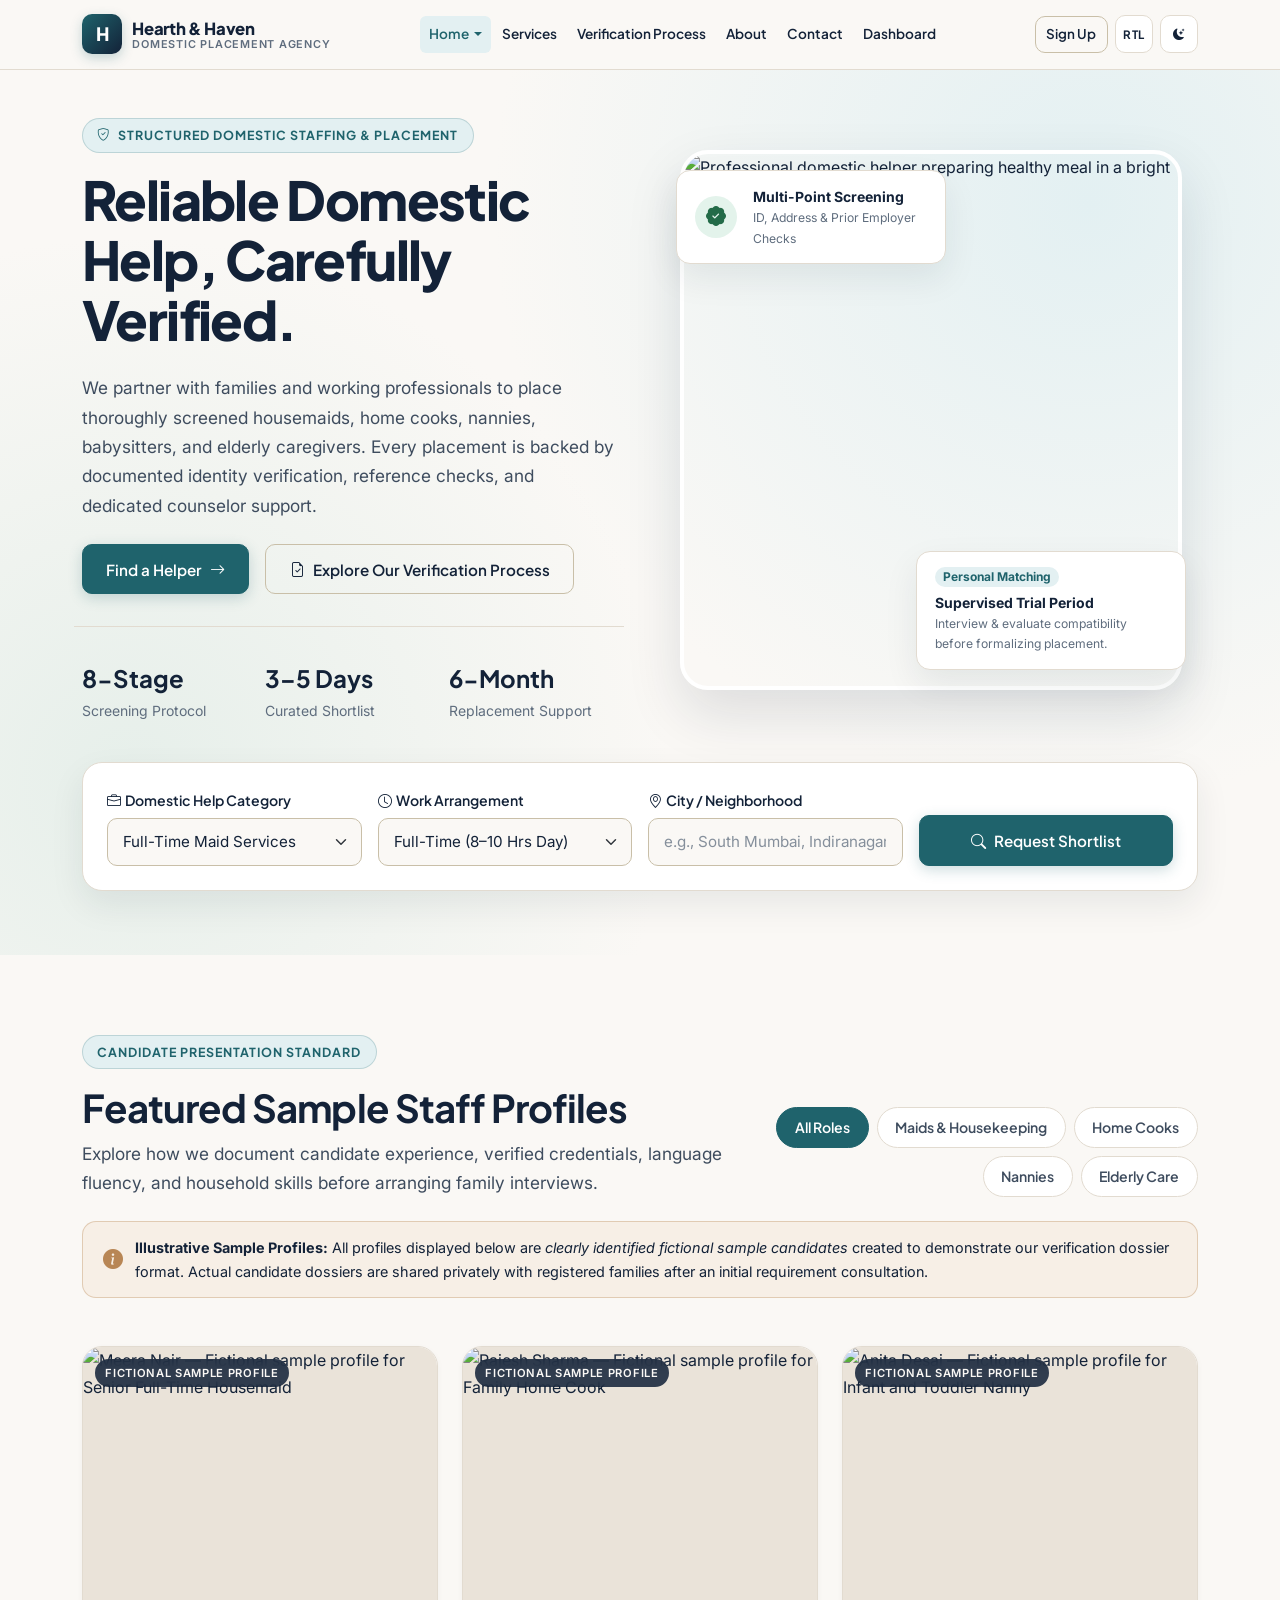
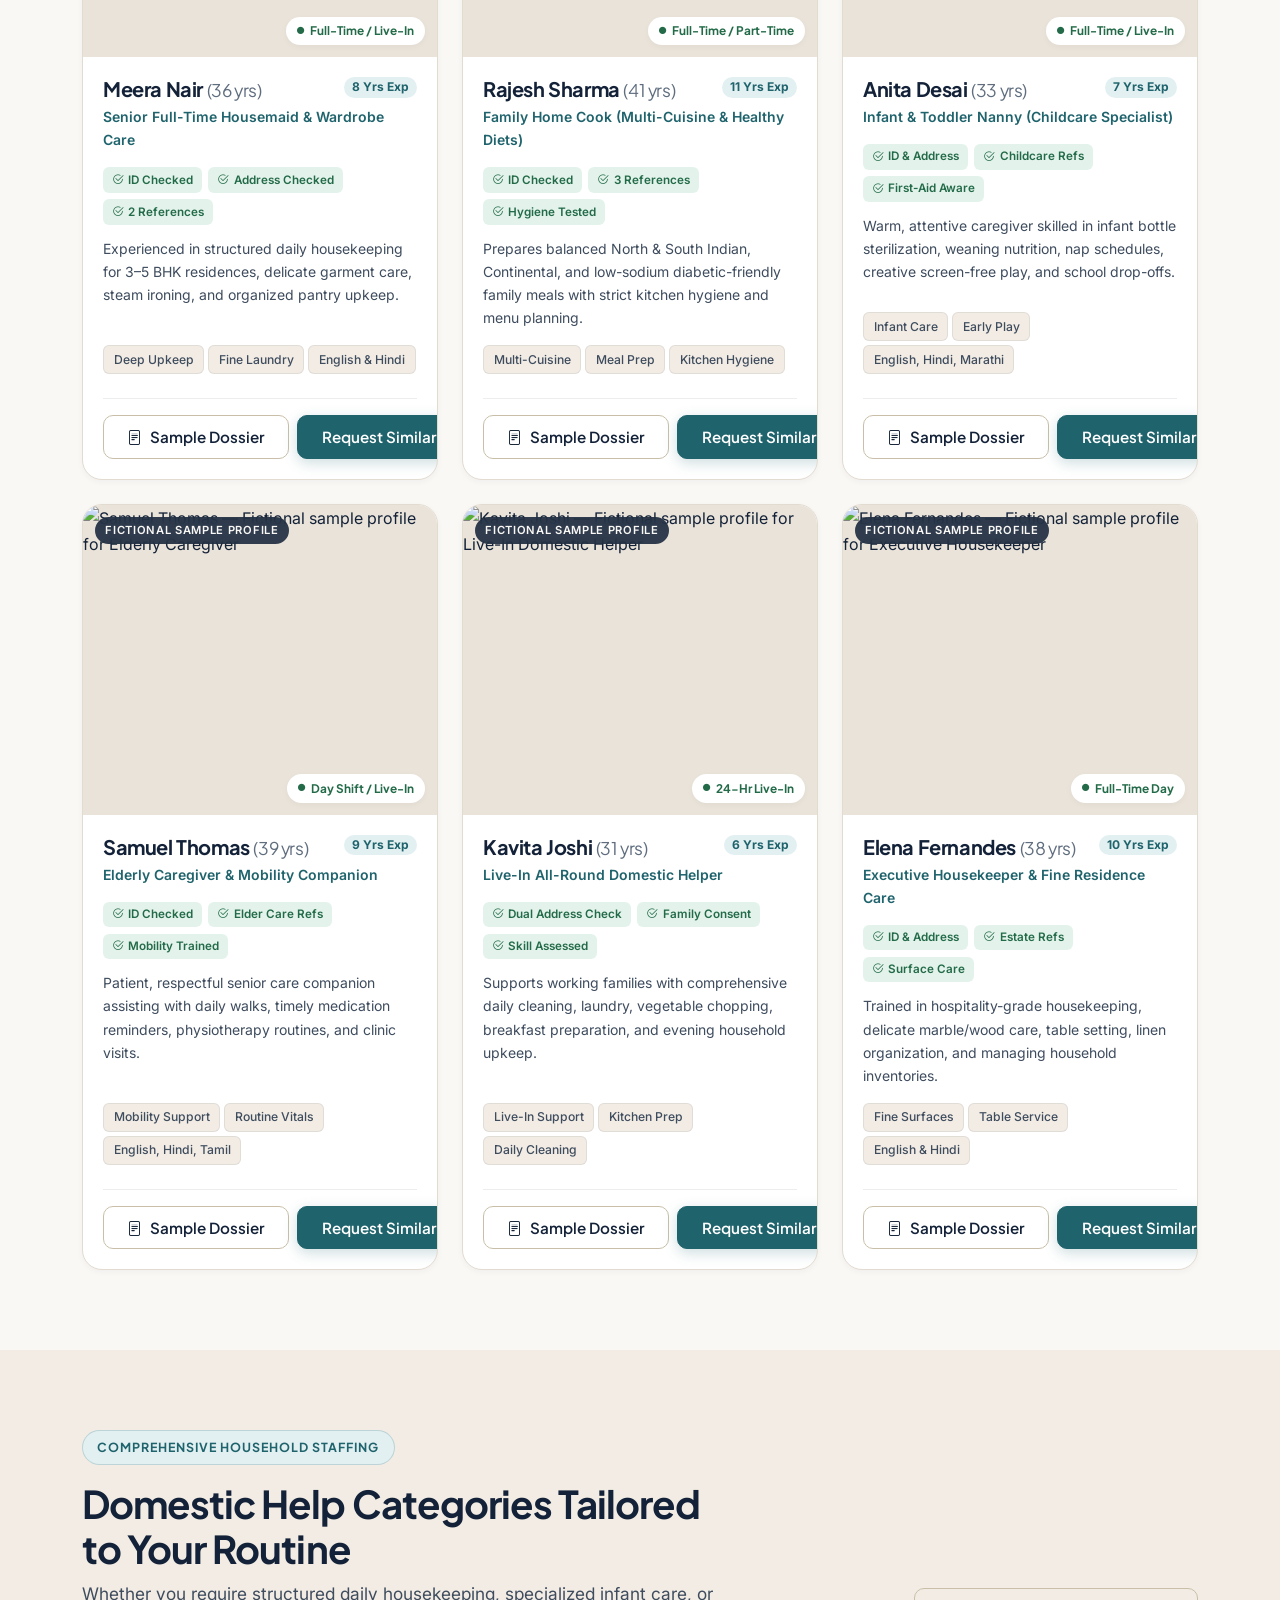
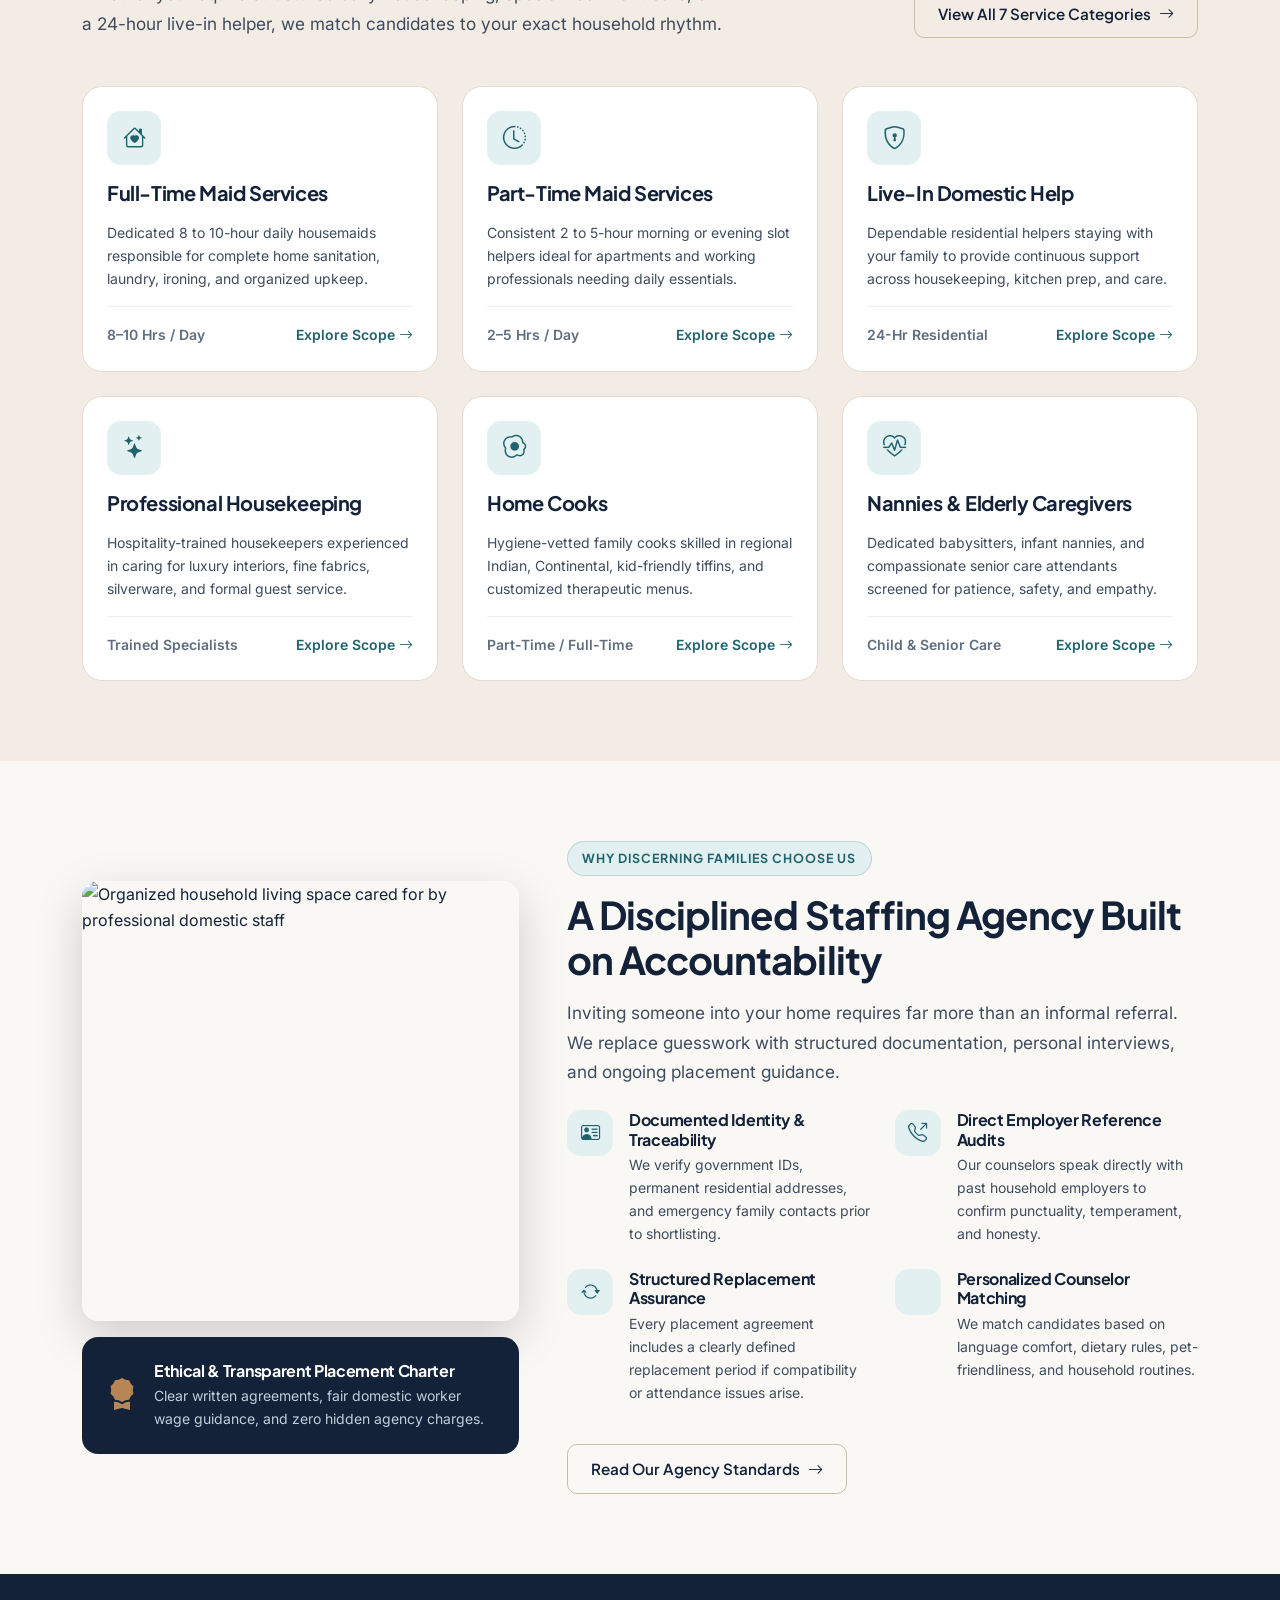
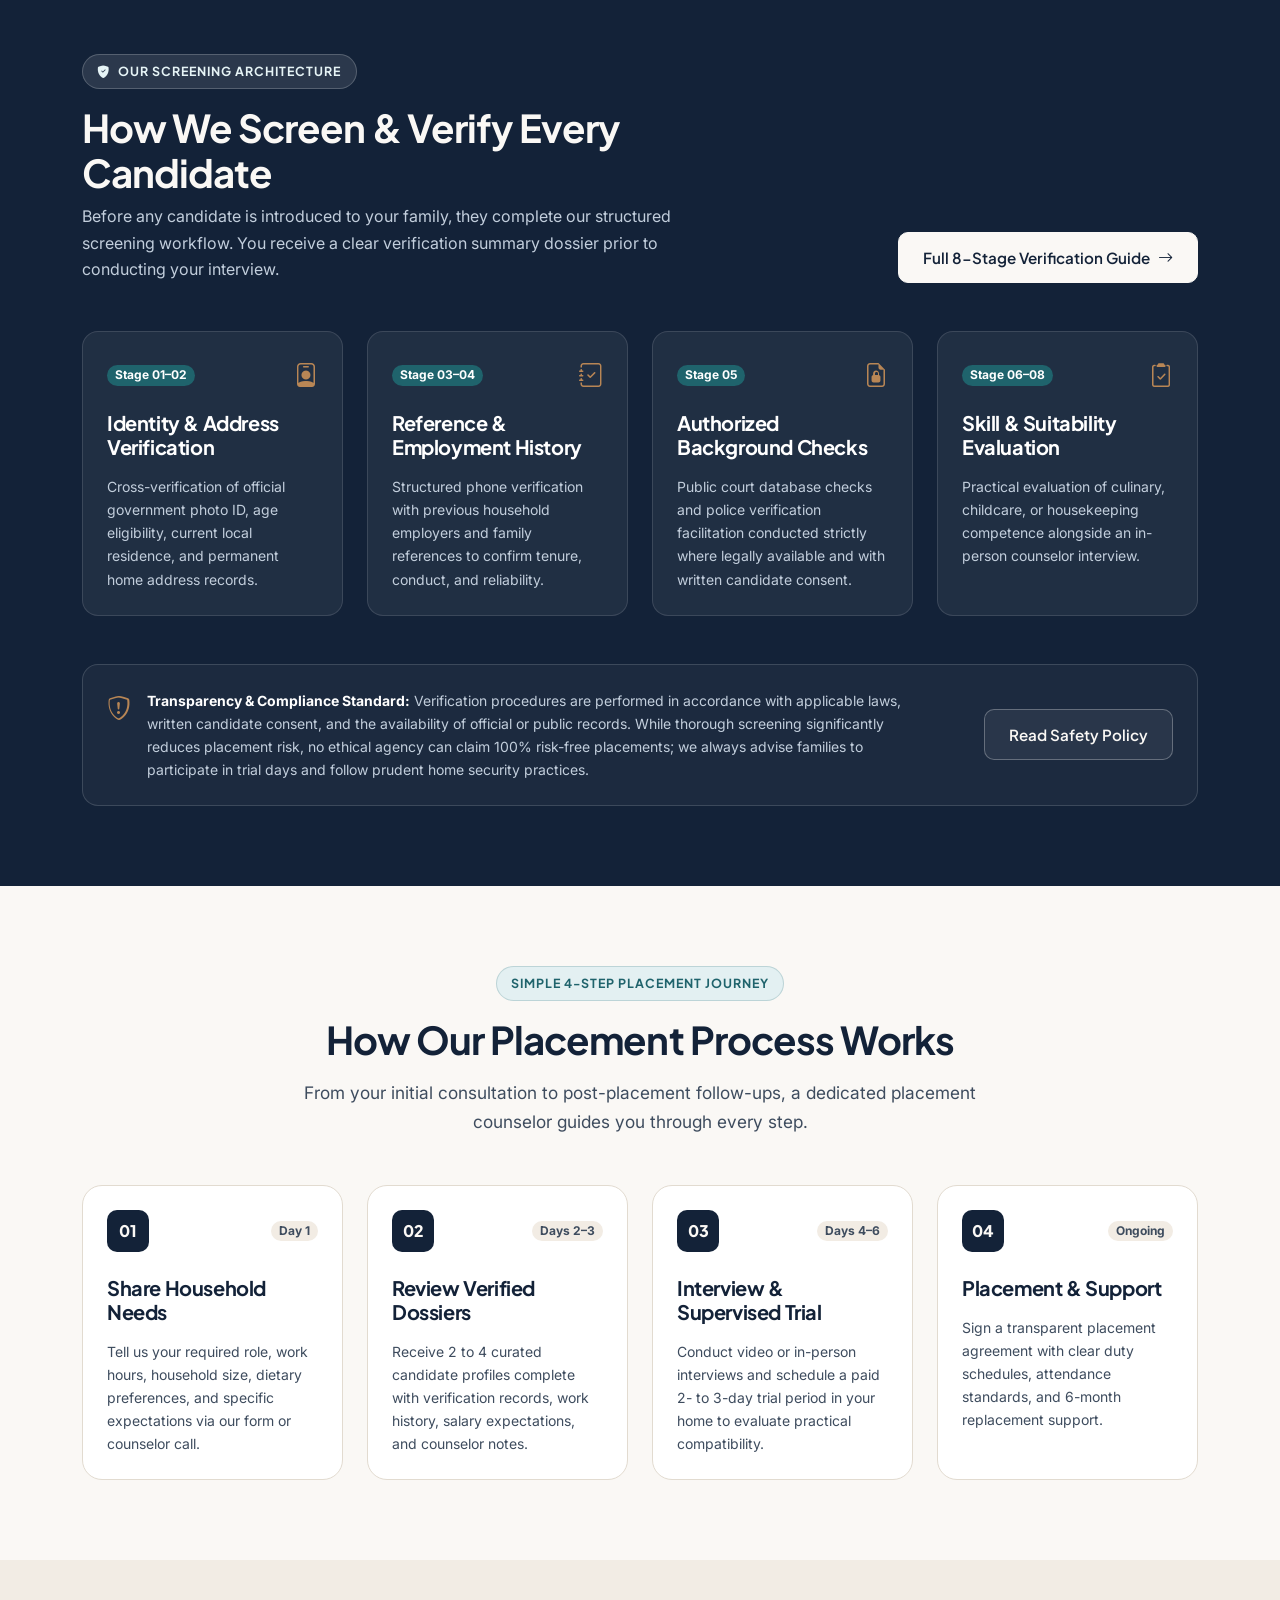
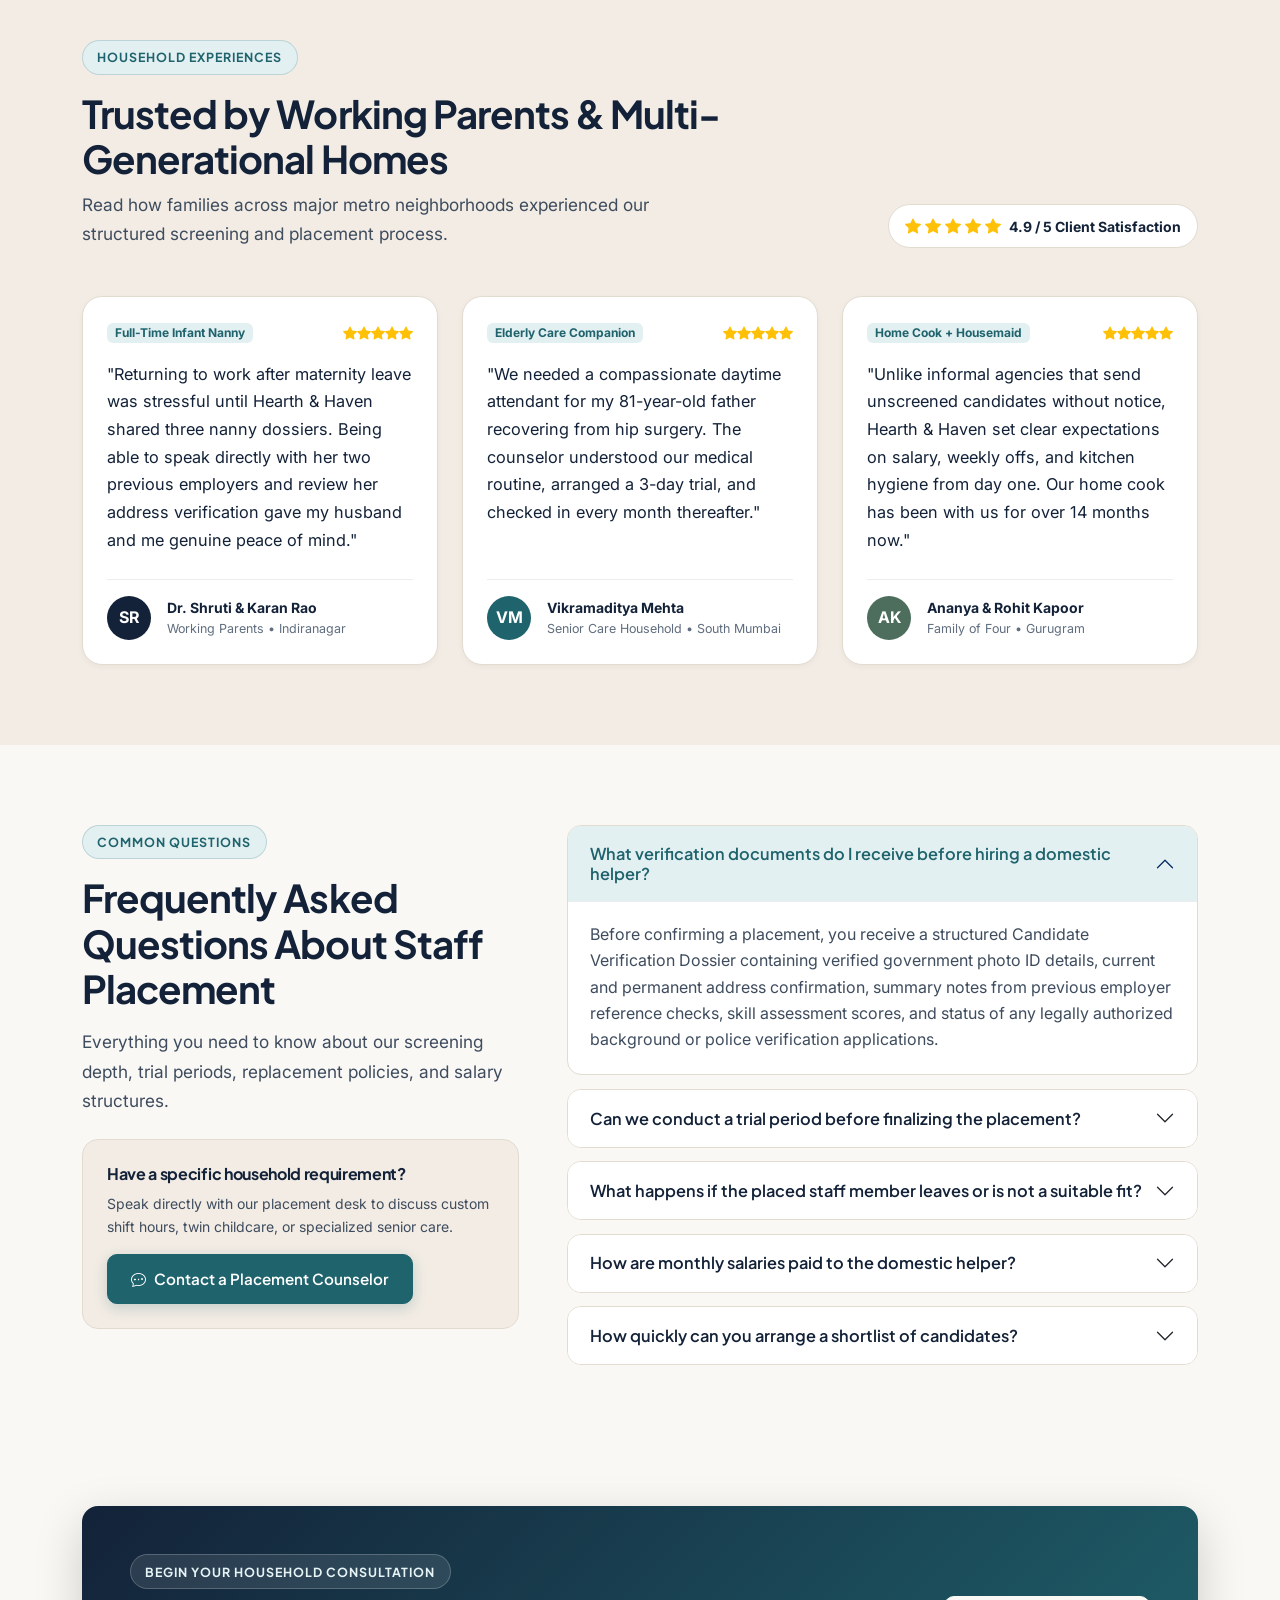
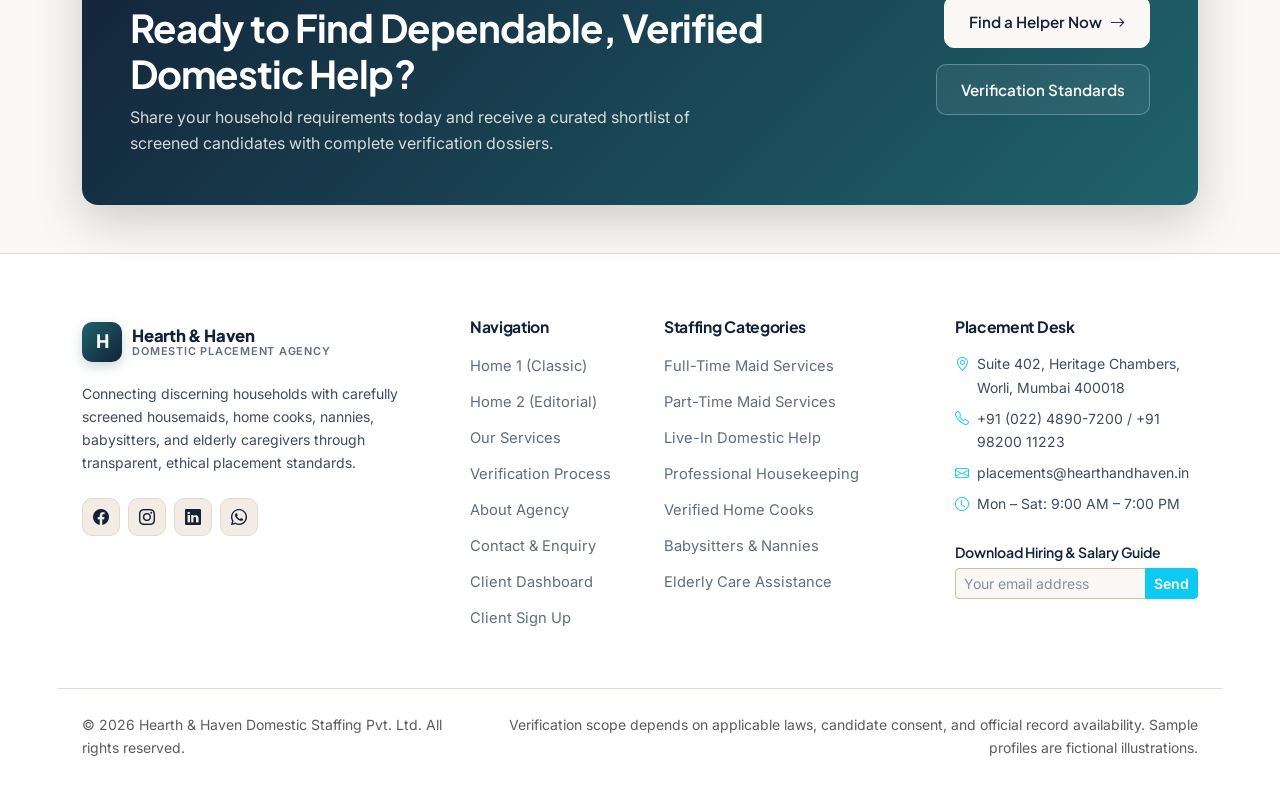
==== index.html @ 85b5888c "Your commit message" ====
<!DOCTYPE html>
<html lang="en" data-theme="light">
<head>
  <meta charset="UTF-8">
  <meta name="viewport" content="width=device-width, initial-scale=1.0">
  <title>Hearth &amp; Haven | Reliable Domestic Help &amp; Verified Maid Placement Agency</title>
  <meta name="description" content="Hearth & Haven is a premier domestic staffing agency placing thoroughly screened housemaids, home cooks, nannies, babysitters, and elderly caregivers for discerning households.">

  <!-- Pre-paint Theme & RTL Initialization -->
  <script>
    (function() {
      try {
        var saved = localStorage.getItem('hearth_haven_theme');
        if (saved === 'dark' || saved === 'light') {
          document.documentElement.setAttribute('data-theme', saved);
        }
        var savedDir = localStorage.getItem('hearth_haven_direction');
        if (savedDir === 'rtl' || savedDir === 'ltr') {
          document.documentElement.setAttribute('dir', savedDir);
        }
      } catch (e) {}
    })();
  </script>

  <!-- Favicon (Brand Icon) -->
  <link rel="icon" type="image/svg+xml" href="assets/images/favicon.svg">

  <!-- Google Fonts (Plus Jakarta Sans & Inter) -->
  <link rel="preconnect" href="https://fonts.googleapis.com">
  <link rel="preconnect" href="https://fonts.gstatic.com" crossorigin>
  <link href="https://fonts.googleapis.com/css2?family=Inter:wght@400;500;600&family=Plus+Jakarta+Sans:wght@600;700;800&display=swap" rel="stylesheet">

  <!-- Bootstrap 5.3 CSS & Bootstrap Icons -->
  <link href="https://cdn.jsdelivr.net/npm/bootstrap@5.3.3/dist/css/bootstrap.min.css" rel="stylesheet">
  <link href="https://cdn.jsdelivr.net/npm/bootstrap-icons@1.11.3/font/bootstrap-icons.min.css" rel="stylesheet">

  <!-- Custom Design System -->
  <link rel="stylesheet" href="assets/css/style.css">
</head>
<body>

  <!-- ========================================================================
       MANDATORY STICKY NAVBAR
       ======================================================================== -->
  <header class="site-header">
    <nav class="navbar navbar-expand-xl site-navbar" aria-label="Main Navigation">
      <div class="container">
        <!-- Brand Logo -->
        <a class="navbar-brand-wrap" href="index.html">
          <span class="brand-mark">H</span>
          <span class="brand-text">
            <span class="brand-name">Hearth &amp; Haven</span>
            <span class="brand-tagline">Domestic Placement Agency</span>
          </span>
        </a>

        <!-- Mobile Toggle, RTL & Theme Button on Small Screens -->
        <div class="d-flex align-items-center gap-2 d-xl-none">
          <button type="button" class="rtl-toggle-btn" data-rtl-toggle aria-label="Toggle RTL direction" title="Toggle RTL direction">RTL</button>
          <button type="button" class="theme-toggle-btn" data-theme-toggle aria-label="Toggle color theme">
            <i class="bi bi-moon-stars-fill"></i>
          </button>
          <button class="navbar-toggler-custom" type="button" data-bs-toggle="collapse" data-bs-target="#mainNavbarCollapse" aria-controls="mainNavbarCollapse" aria-expanded="false" aria-label="Toggle navigation">
            <i class="bi bi-list fs-4"></i>
          </button>
        </div>

        <!-- Collapsible Navigation -->
        <div class="collapse navbar-collapse" id="mainNavbarCollapse">
          <ul class="navbar-nav mx-auto">
            <!-- 1. Home Dropdown (Home 1 & Home 2) -->
            <li class="nav-item dropdown">
              <a class="nav-link dropdown-toggle active" href="#" id="homeDropdown" role="button" data-bs-toggle="dropdown" aria-expanded="false">
                Home
              </a>
              <ul class="dropdown-menu" aria-labelledby="homeDropdown">
                <li>
                  <a class="dropdown-item active" href="index.html">
                    <span>Home 1 — Classic Agency</span>
                    <span class="dropdown-badge">Default</span>
                  </a>
                </li>
                <li>
                  <a class="dropdown-item" href="home-2.html">
                    <span>Home 2 — Editorial &amp; Finder</span>
                    <span class="dropdown-badge">Demo 2</span>
                  </a>
                </li>
              </ul>
            </li>
            <!-- 2. Services -->
            <li class="nav-item">
              <a class="nav-link" href="services.html">Services</a>
            </li>
            <!-- 3. Verification Process -->
            <li class="nav-item">
              <a class="nav-link" href="verification.html">Verification Process</a>
            </li>
            <!-- 4. About -->
            <li class="nav-item">
              <a class="nav-link" href="about.html">About</a>
            </li>
            <!-- 5. Contact -->
            <li class="nav-item">
              <a class="nav-link" href="contact.html">Contact</a>
            </li>
            <!-- 6. Dashboard (New) -->
            <li class="nav-item">
              <a class="nav-link" href="dashboard.html">Dashboard</a>
            </li>
          </ul>

          <!-- Right Actions: Sign Up, RTL Button, Theme Toggle -->
          <div class="navbar-actions">
            <a href="signup.html" class="nav-signup-btn">Sign Up</a>
            <button type="button" class="rtl-toggle-btn d-none d-xl-inline-flex" data-rtl-toggle aria-label="Toggle RTL direction" title="Toggle RTL direction">RTL</button>
            <button type="button" class="theme-toggle-btn d-none d-xl-inline-flex" data-theme-toggle aria-label="Toggle color theme">
              <i class="bi bi-moon-stars-fill"></i>
            </button>
          </div>
        </div>
      </div>
    </nav>
  </header>

  <main>
    <!-- ======================================================================
         1. HERO SECTION — HOME 1
         ====================================================================== -->
    <section class="hero-home-1">
      <div class="container">
        <div class="row align-items-center g-5">
          <!-- Left Content -->
          <div class="col-lg-6 js-gsap-reveal">
            <div class="eyebrow-badge">
              <i class="bi bi-shield-check"></i>
              <span>Structured Domestic Staffing &amp; Placement</span>
            </div>
            <h1 class="display-hero mb-4">Reliable Domestic Help, Carefully Verified.</h1>
            <p class="section-subtitle mb-4">
              We partner with families and working professionals to place thoroughly screened housemaids, home cooks, nannies, babysitters, and elderly caregivers. Every placement is backed by documented identity verification, reference checks, and dedicated counselor support.
            </p>

            <!-- Primary & Secondary CTAs -->
            <div class="d-flex flex-wrap gap-3 mb-5">
              <a href="contact.html#enquiry-form" class="btn-brand">
                <span>Find a Helper</span>
                <i class="bi bi-arrow-right"></i>
              </a>
              <a href="verification.html" class="btn-outline-brand">
                <i class="bi bi-file-earmark-check"></i>
                <span>Explore Our Verification Process</span>
              </a>
            </div>

            <!-- Trust Metrics Strip -->
            <div class="row g-3 pt-3 border-top" style="border-color: var(--border-color) !important;">
              <div class="col-4">
                <div class="fw-bold fs-4" style="font-family: var(--font-heading); color: var(--text-primary);">8-Stage</div>
                <div class="small" style="color: var(--text-muted);">Screening Protocol</div>
              </div>
              <div class="col-4">
                <div class="fw-bold fs-4" style="font-family: var(--font-heading); color: var(--text-primary);">3–5 Days</div>
                <div class="small" style="color: var(--text-muted);">Curated Shortlist</div>
              </div>
              <div class="col-4">
                <div class="fw-bold fs-4" style="font-family: var(--font-heading); color: var(--text-primary);">6-Month</div>
                <div class="small" style="color: var(--text-muted);">Replacement Support</div>
              </div>
            </div>
          </div>

          <!-- Right Photography & Floating Verification Cards -->
          <div class="col-lg-6 js-gsap-reveal">
            <div class="position-relative px-md-3">
              <!-- Floating Badge Top Left -->
              <div class="hero-floating-card card-top-left">
                <div class="d-flex align-items-center gap-3">
                  <div class="rounded-circle d-flex align-items-center justify-content-center flex-shrink-0" style="width: 42px; height: 42px; background-color: var(--verified-bg); color: var(--verified-green);">
                    <i class="bi bi-patch-check-fill fs-5"></i>
                  </div>
                  <div>
                    <div class="fw-bold small" style="color: var(--text-primary);">Multi-Point Screening</div>
                    <div class="small" style="font-size: 0.76rem; color: var(--text-muted);">ID, Address &amp; Prior Employer Checks</div>
                  </div>
                </div>
              </div>

              <!-- Main Authentic Photograph -->
              <div class="hero-image-frame">
                <img src="https://images.unsplash.com/photo-1556911220-e15b29be8c8f?auto=format&fit=crop&w=1000&q=80" alt="Professional domestic helper preparing healthy meal in a bright welcoming family kitchen">
              </div>

              <!-- Floating Badge Bottom Right -->
              <div class="hero-floating-card card-bottom-right">
                <div class="d-flex align-items-center gap-2 mb-1">
                  <span class="badge rounded-pill" style="background-color: var(--bg-teal-soft); color: var(--accent-teal);">Personal Matching</span>
                </div>
                <div class="fw-bold small" style="color: var(--text-primary);">Supervised Trial Period</div>
                <div class="small" style="font-size: 0.76rem; color: var(--text-muted);">Interview &amp; evaluate compatibility before formalizing placement.</div>
              </div>
            </div>
          </div>
        </div>

        <!-- Quick Helper Requirement Finder Bar -->
        <div class="quick-finder-bar">
          <form class="js-quick-finder-form" aria-label="Quick Helper Requirement Finder">
            <div class="row g-3 align-items-end">
              <div class="col-md-4 col-lg-3">
                <label for="quickCategory" class="form-label"><i class="bi bi-briefcase me-1"></i>Domestic Help Category</label>
                <select id="quickCategory" name="category" class="form-select">
                  <option value="Full-Time Maid Services">Full-Time Maid Services</option>
                  <option value="Part-Time Maid Services">Part-Time Maid Services</option>
                  <option value="Live-In Domestic Help">Live-In Domestic Help</option>
                  <option value="Professional Housekeeping">Professional Housekeeping</option>
                  <option value="Home Cooks">Home Cooks</option>
                  <option value="Babysitters and Nannies">Babysitters &amp; Nannies</option>
                  <option value="Elderly Care Assistance">Elderly Care Assistance</option>
                </select>
              </div>
              <div class="col-md-4 col-lg-3">
                <label for="quickSchedule" class="form-label"><i class="bi bi-clock me-1"></i>Work Arrangement</label>
                <select id="quickSchedule" name="schedule" class="form-select">
                  <option value="Full-Time (Day Shift)">Full-Time (8–10 Hrs Day)</option>
                  <option value="Part-Time (Morning / Evening)">Part-Time (Morning / Evening)</option>
                  <option value="Live-In (24-Hour Support)">Live-In (24-Hour Support)</option>
                </select>
              </div>
              <div class="col-md-4 col-lg-3">
                <label for="quickLocation" class="form-label"><i class="bi bi-geo-alt me-1"></i>City / Neighborhood</label>
                <input type="text" id="quickLocation" name="location" class="form-control" placeholder="e.g., South Mumbai, Indiranagar">
              </div>
              <div class="col-lg-3">
                <button type="submit" class="btn-brand w-100">
                  <i class="bi bi-search"></i>
                  <span>Request Shortlist</span>
                </button>
              </div>
            </div>
          </form>
        </div>
      </div>
    </section>

    <!-- ======================================================================
         2. FEATURED VERIFIED STAFF PROFILES (CLEARLY IDENTIFIED SAMPLE PROFILES)
         ====================================================================== -->
    <section class="section-py" id="sample-profiles">
      <div class="container">
        <div class="row align-items-end justify-content-between mb-4 g-3">
          <div class="col-lg-7">
            <span class="eyebrow-badge">Candidate Presentation Standard</span>
            <h2 class="section-title mb-2">Featured Sample Staff Profiles</h2>
            <p class="section-subtitle mb-0">
              Explore how we document candidate experience, verified credentials, language fluency, and household skills before arranging family interviews.
            </p>
          </div>
          <div class="col-lg-5">
            <!-- Category Filter Pills -->
            <div class="d-flex flex-wrap gap-2 justify-content-lg-end" role="group" aria-label="Filter sample profiles">
              <button type="button" class="profile-filter-btn active" data-profile-filter="all">All Roles</button>
              <button type="button" class="profile-filter-btn" data-profile-filter="maid">Maids &amp; Housekeeping</button>
              <button type="button" class="profile-filter-btn" data-profile-filter="cook">Home Cooks</button>
              <button type="button" class="profile-filter-btn" data-profile-filter="nanny">Nannies</button>
              <button type="button" class="profile-filter-btn" data-profile-filter="elderly">Elderly Care</button>
            </div>
          </div>
        </div>

        <!-- Mandatory Transparency Notice for Sample Profiles -->
        <div class="sample-disclaimer-banner mb-5">
          <i class="bi bi-info-circle-fill fs-5" style="color: var(--accent-warm);"></i>
          <div>
            <strong>Illustrative Sample Profiles:</strong> All profiles displayed below are <em>clearly identified fictional sample candidates</em> created to demonstrate our verification dossier format. Actual candidate dossiers are shared privately with registered families after an initial requirement consultation.
          </div>
        </div>

        <!-- Sample Profiles Grid -->
        <div class="row g-4">
          <!-- Profile 1: Housemaid -->
          <div class="col-md-6 col-lg-4" data-profile-category="maid">
            <article class="staff-card">
              <div class="staff-card-media">
                <img src="https://images.unsplash.com/photo-1573496359142-b8d87734a5a2?auto=format&fit=crop&w=700&q=80" alt="Meera Nair — Fictional sample profile for Senior Full-Time Housemaid">
                <span class="sample-profile-pill">Fictional Sample Profile</span>
                <span class="availability-pill"><i class="bi bi-circle-fill" style="font-size: 0.45rem;"></i> Full-Time / Live-In</span>
              </div>
              <div class="staff-card-body">
                <div class="d-flex justify-content-between align-items-start mb-1">
                  <h3 class="h5 mb-0">Meera Nair <span class="fw-normal small" style="color: var(--text-muted);">(36 yrs)</span></h3>
                  <span class="badge rounded-pill" style="background-color: var(--bg-teal-soft); color: var(--accent-teal);">8 Yrs Exp</span>
                </div>
                <p class="small fw-semibold mb-3" style="color: var(--accent-teal);">Senior Full-Time Housemaid &amp; Wardrobe Care</p>

                <div class="verified-checks-row">
                  <span class="verified-chip"><i class="bi bi-check2-circle"></i> ID Checked</span>
                  <span class="verified-chip"><i class="bi bi-check2-circle"></i> Address Checked</span>
                  <span class="verified-chip"><i class="bi bi-check2-circle"></i> 2 References</span>
                </div>

                <p class="small mb-3">
                  Experienced in structured daily housekeeping for 3–5 BHK residences, delicate garment care, steam ironing, and organized pantry upkeep.
                </p>

                <div class="d-flex flex-wrap gap-1 mb-4 mt-auto">
                  <span class="skill-tag">Deep Upkeep</span>
                  <span class="skill-tag">Fine Laundry</span>
                  <span class="skill-tag">English &amp; Hindi</span>
                </div>

                <div class="d-flex gap-2 pt-3 border-top" style="border-color: var(--border-subtle) !important;">
                  <button type="button" class="btn-outline-brand btn-sm flex-grow-1 py-2" data-dossier-id="meera-nair">
                    <i class="bi bi-file-text"></i> Sample Dossier
                  </button>
                  <a href="contact.html?category=Full-Time+Maid+Services&schedule=Full-Time+(Day+Shift)#enquiry-form" class="btn-brand btn-sm flex-grow-1 py-2">
                    Request Similar
                  </a>
                </div>
              </div>
            </article>
          </div>

          <!-- Profile 2: Home Cook -->
          <div class="col-md-6 col-lg-4" data-profile-category="cook">
            <article class="staff-card">
              <div class="staff-card-media">
                <img src="https://images.unsplash.com/photo-1577219491135-ce391730fb2c?auto=format&fit=crop&w=700&q=80" alt="Rajesh Sharma — Fictional sample profile for Family Home Cook">
                <span class="sample-profile-pill">Fictional Sample Profile</span>
                <span class="availability-pill"><i class="bi bi-circle-fill" style="font-size: 0.45rem;"></i> Full-Time / Part-Time</span>
              </div>
              <div class="staff-card-body">
                <div class="d-flex justify-content-between align-items-start mb-1">
                  <h3 class="h5 mb-0">Rajesh Sharma <span class="fw-normal small" style="color: var(--text-muted);">(41 yrs)</span></h3>
                  <span class="badge rounded-pill" style="background-color: var(--bg-teal-soft); color: var(--accent-teal);">11 Yrs Exp</span>
                </div>
                <p class="small fw-semibold mb-3" style="color: var(--accent-teal);">Family Home Cook (Multi-Cuisine &amp; Healthy Diets)</p>

                <div class="verified-checks-row">
                  <span class="verified-chip"><i class="bi bi-check2-circle"></i> ID Checked</span>
                  <span class="verified-chip"><i class="bi bi-check2-circle"></i> 3 References</span>
                  <span class="verified-chip"><i class="bi bi-check2-circle"></i> Hygiene Tested</span>
                </div>

                <p class="small mb-3">
                  Prepares balanced North &amp; South Indian, Continental, and low-sodium diabetic-friendly family meals with strict kitchen hygiene and menu planning.
                </p>

                <div class="d-flex flex-wrap gap-1 mb-4 mt-auto">
                  <span class="skill-tag">Multi-Cuisine</span>
                  <span class="skill-tag">Meal Prep</span>
                  <span class="skill-tag">Kitchen Hygiene</span>
                </div>

                <div class="d-flex gap-2 pt-3 border-top" style="border-color: var(--border-subtle) !important;">
                  <button type="button" class="btn-outline-brand btn-sm flex-grow-1 py-2" data-dossier-id="rajesh-sharma">
                    <i class="bi bi-file-text"></i> Sample Dossier
                  </button>
                  <a href="contact.html?category=Home+Cooks&schedule=Part-Time+(Morning+/+Evening)#enquiry-form" class="btn-brand btn-sm flex-grow-1 py-2">
                    Request Similar
                  </a>
                </div>
              </div>
            </article>
          </div>

          <!-- Profile 3: Babysitter & Nanny -->
          <div class="col-md-6 col-lg-4" data-profile-category="nanny">
            <article class="staff-card">
              <div class="staff-card-media">
                <img src="https://images.unsplash.com/photo-1544005313-94ddf0286df2?auto=format&fit=crop&w=700&q=80" alt="Anita Desai — Fictional sample profile for Infant and Toddler Nanny">
                <span class="sample-profile-pill">Fictional Sample Profile</span>
                <span class="availability-pill"><i class="bi bi-circle-fill" style="font-size: 0.45rem;"></i> Full-Time / Live-In</span>
              </div>
              <div class="staff-card-body">
                <div class="d-flex justify-content-between align-items-start mb-1">
                  <h3 class="h5 mb-0">Anita Desai <span class="fw-normal small" style="color: var(--text-muted);">(33 yrs)</span></h3>
                  <span class="badge rounded-pill" style="background-color: var(--bg-teal-soft); color: var(--accent-teal);">7 Yrs Exp</span>
                </div>
                <p class="small fw-semibold mb-3" style="color: var(--accent-teal);">Infant &amp; Toddler Nanny (Childcare Specialist)</p>

                <div class="verified-checks-row">
                  <span class="verified-chip"><i class="bi bi-check2-circle"></i> ID &amp; Address</span>
                  <span class="verified-chip"><i class="bi bi-check2-circle"></i> Childcare Refs</span>
                  <span class="verified-chip"><i class="bi bi-check2-circle"></i> First-Aid Aware</span>
                </div>

                <p class="small mb-3">
                  Warm, attentive caregiver skilled in infant bottle sterilization, weaning nutrition, nap schedules, creative screen-free play, and school drop-offs.
                </p>

                <div class="d-flex flex-wrap gap-1 mb-4 mt-auto">
                  <span class="skill-tag">Infant Care</span>
                  <span class="skill-tag">Early Play</span>
                  <span class="skill-tag">English, Hindi, Marathi</span>
                </div>

                <div class="d-flex gap-2 pt-3 border-top" style="border-color: var(--border-subtle) !important;">
                  <button type="button" class="btn-outline-brand btn-sm flex-grow-1 py-2" data-dossier-id="anita-desai">
                    <i class="bi bi-file-text"></i> Sample Dossier
                  </button>
                  <a href="contact.html?category=Babysitters+and+Nannies&schedule=Full-Time+(Day+Shift)#enquiry-form" class="btn-brand btn-sm flex-grow-1 py-2">
                    Request Similar
                  </a>
                </div>
              </div>
            </article>
          </div>

          <!-- Profile 4: Elderly Caregiver -->
          <div class="col-md-6 col-lg-4" data-profile-category="elderly">
            <article class="staff-card">
              <div class="staff-card-media">
                <img src="https://images.unsplash.com/photo-1507003211169-0a1dd7228f2d?auto=format&fit=crop&w=700&q=80" alt="Samuel Thomas — Fictional sample profile for Elderly Caregiver">
                <span class="sample-profile-pill">Fictional Sample Profile</span>
                <span class="availability-pill"><i class="bi bi-circle-fill" style="font-size: 0.45rem;"></i> Day Shift / Live-In</span>
              </div>
              <div class="staff-card-body">
                <div class="d-flex justify-content-between align-items-start mb-1">
                  <h3 class="h5 mb-0">Samuel Thomas <span class="fw-normal small" style="color: var(--text-muted);">(39 yrs)</span></h3>
                  <span class="badge rounded-pill" style="background-color: var(--bg-teal-soft); color: var(--accent-teal);">9 Yrs Exp</span>
                </div>
                <p class="small fw-semibold mb-3" style="color: var(--accent-teal);">Elderly Caregiver &amp; Mobility Companion</p>

                <div class="verified-checks-row">
                  <span class="verified-chip"><i class="bi bi-check2-circle"></i> ID Checked</span>
                  <span class="verified-chip"><i class="bi bi-check2-circle"></i> Elder Care Refs</span>
                  <span class="verified-chip"><i class="bi bi-check2-circle"></i> Mobility Trained</span>
                </div>

                <p class="small mb-3">
                  Patient, respectful senior care companion assisting with daily walks, timely medication reminders, physiotherapy routines, and clinic visits.
                </p>

                <div class="d-flex flex-wrap gap-1 mb-4 mt-auto">
                  <span class="skill-tag">Mobility Support</span>
                  <span class="skill-tag">Routine Vitals</span>
                  <span class="skill-tag">English, Hindi, Tamil</span>
                </div>

                <div class="d-flex gap-2 pt-3 border-top" style="border-color: var(--border-subtle) !important;">
                  <button type="button" class="btn-outline-brand btn-sm flex-grow-1 py-2" data-dossier-id="samuel-thomas">
                    <i class="bi bi-file-text"></i> Sample Dossier
                  </button>
                  <a href="contact.html?category=Elderly+Care+Assistance&schedule=Live-In+(24-Hour+Support)#enquiry-form" class="btn-brand btn-sm flex-grow-1 py-2">
                    Request Similar
                  </a>
                </div>
              </div>
            </article>
          </div>

          <!-- Profile 5: Live-In Domestic Help -->
          <div class="col-md-6 col-lg-4" data-profile-category="maid">
            <article class="staff-card">
              <div class="staff-card-media">
                <img src="https://images.unsplash.com/photo-1567532939604-b6b5b0db2604?auto=format&fit=crop&w=700&q=80" alt="Kavita Joshi — Fictional sample profile for Live-In Domestic Helper">
                <span class="sample-profile-pill">Fictional Sample Profile</span>
                <span class="availability-pill"><i class="bi bi-circle-fill" style="font-size: 0.45rem;"></i> 24-Hr Live-In</span>
              </div>
              <div class="staff-card-body">
                <div class="d-flex justify-content-between align-items-start mb-1">
                  <h3 class="h5 mb-0">Kavita Joshi <span class="fw-normal small" style="color: var(--text-muted);">(31 yrs)</span></h3>
                  <span class="badge rounded-pill" style="background-color: var(--bg-teal-soft); color: var(--accent-teal);">6 Yrs Exp</span>
                </div>
                <p class="small fw-semibold mb-3" style="color: var(--accent-teal);">Live-In All-Round Domestic Helper</p>

                <div class="verified-checks-row">
                  <span class="verified-chip"><i class="bi bi-check2-circle"></i> Dual Address Check</span>
                  <span class="verified-chip"><i class="bi bi-check2-circle"></i> Family Consent</span>
                  <span class="verified-chip"><i class="bi bi-check2-circle"></i> Skill Assessed</span>
                </div>

                <p class="small mb-3">
                  Supports working families with comprehensive daily cleaning, laundry, vegetable chopping, breakfast preparation, and evening household upkeep.
                </p>

                <div class="d-flex flex-wrap gap-1 mb-4 mt-auto">
                  <span class="skill-tag">Live-In Support</span>
                  <span class="skill-tag">Kitchen Prep</span>
                  <span class="skill-tag">Daily Cleaning</span>
                </div>

                <div class="d-flex gap-2 pt-3 border-top" style="border-color: var(--border-subtle) !important;">
                  <button type="button" class="btn-outline-brand btn-sm flex-grow-1 py-2" data-dossier-id="kavita-joshi">
                    <i class="bi bi-file-text"></i> Sample Dossier
                  </button>
                  <a href="contact.html?category=Live-In+Domestic+Help&schedule=Live-In+(24-Hour+Support)#enquiry-form" class="btn-brand btn-sm flex-grow-1 py-2">
                    Request Similar
                  </a>
                </div>
              </div>
            </article>
          </div>

          <!-- Profile 6: Executive Housekeeping -->
          <div class="col-md-6 col-lg-4" data-profile-category="maid">
            <article class="staff-card">
              <div class="staff-card-media">
                <img src="https://images.unsplash.com/photo-1580489944761-15a19d654956?auto=format&fit=crop&w=700&q=80" alt="Elena Fernandes — Fictional sample profile for Executive Housekeeper">
                <span class="sample-profile-pill">Fictional Sample Profile</span>
                <span class="availability-pill"><i class="bi bi-circle-fill" style="font-size: 0.45rem;"></i> Full-Time Day</span>
              </div>
              <div class="staff-card-body">
                <div class="d-flex justify-content-between align-items-start mb-1">
                  <h3 class="h5 mb-0">Elena Fernandes <span class="fw-normal small" style="color: var(--text-muted);">(38 yrs)</span></h3>
                  <span class="badge rounded-pill" style="background-color: var(--bg-teal-soft); color: var(--accent-teal);">10 Yrs Exp</span>
                </div>
                <p class="small fw-semibold mb-3" style="color: var(--accent-teal);">Executive Housekeeper &amp; Fine Residence Care</p>

                <div class="verified-checks-row">
                  <span class="verified-chip"><i class="bi bi-check2-circle"></i> ID &amp; Address</span>
                  <span class="verified-chip"><i class="bi bi-check2-circle"></i> Estate Refs</span>
                  <span class="verified-chip"><i class="bi bi-check2-circle"></i> Surface Care</span>
                </div>

                <p class="small mb-3">
                  Trained in hospitality-grade housekeeping, delicate marble/wood care, table setting, linen organization, and managing household inventories.
                </p>

                <div class="d-flex flex-wrap gap-1 mb-4 mt-auto">
                  <span class="skill-tag">Fine Surfaces</span>
                  <span class="skill-tag">Table Service</span>
                  <span class="skill-tag">English &amp; Hindi</span>
                </div>

                <div class="d-flex gap-2 pt-3 border-top" style="border-color: var(--border-subtle) !important;">
                  <button type="button" class="btn-outline-brand btn-sm flex-grow-1 py-2" data-dossier-id="elena-fernandes">
                    <i class="bi bi-file-text"></i> Sample Dossier
                  </button>
                  <a href="contact.html?category=Professional+Housekeeping&schedule=Full-Time+(Day+Shift)#enquiry-form" class="btn-brand btn-sm flex-grow-1 py-2">
                    Request Similar
                  </a>
                </div>
              </div>
            </article>
          </div>
        </div>
      </div>
    </section>

    <!-- ======================================================================
         3. DOMESTIC HELP CATEGORIES OVERVIEW
         ====================================================================== -->
    <section class="section-py bg-ivory-alt">
      <div class="container">
        <div class="row justify-content-between align-items-end mb-5">
          <div class="col-lg-7">
            <span class="eyebrow-badge">Comprehensive Household Staffing</span>
            <h2 class="section-title mb-2">Domestic Help Categories Tailored to Your Routine</h2>
            <p class="section-subtitle mb-0">
              Whether you require structured daily housekeeping, specialized infant care, or a 24-hour live-in helper, we match candidates to your exact household rhythm.
            </p>
          </div>
          <div class="col-lg-4 text-lg-end mt-3 mt-lg-0">
            <a href="services.html" class="btn-outline-brand">
              <span>View All 7 Service Categories</span>
              <i class="bi bi-arrow-right"></i>
            </a>
          </div>
        </div>

        <div class="row g-4">
          <!-- Category 1 -->
          <div class="col-md-6 col-lg-4">
            <div class="category-card">
              <div class="category-icon-box"><i class="bi bi-house-heart"></i></div>
              <h3 class="h5">Full-Time Maid Services</h3>
              <p class="small mb-3">
                Dedicated 8 to 10-hour daily housemaids responsible for complete home sanitation, laundry, ironing, and organized upkeep.
              </p>
              <div class="mt-auto pt-3 border-top d-flex justify-content-between align-items-center" style="border-color: var(--border-subtle) !important;">
                <span class="small fw-semibold" style="color: var(--text-muted);">8–10 Hrs / Day</span>
                <a href="services.html#full-time-maid" class="fw-semibold small">Explore Scope <i class="bi bi-arrow-right"></i></a>
              </div>
            </div>
          </div>

          <!-- Category 2 -->
          <div class="col-md-6 col-lg-4">
            <div class="category-card">
              <div class="category-icon-box"><i class="bi bi-clock-history"></i></div>
              <h3 class="h5">Part-Time Maid Services</h3>
              <p class="small mb-3">
                Consistent 2 to 5-hour morning or evening slot helpers ideal for apartments and working professionals needing daily essentials.
              </p>
              <div class="mt-auto pt-3 border-top d-flex justify-content-between align-items-center" style="border-color: var(--border-subtle) !important;">
                <span class="small fw-semibold" style="color: var(--text-muted);">2–5 Hrs / Day</span>
                <a href="services.html#part-time-maid" class="fw-semibold small">Explore Scope <i class="bi bi-arrow-right"></i></a>
              </div>
            </div>
          </div>

          <!-- Category 3 -->
          <div class="col-md-6 col-lg-4">
            <div class="category-card">
              <div class="category-icon-box"><i class="bi bi-shield-lock"></i></div>
              <h3 class="h5">Live-In Domestic Help</h3>
              <p class="small mb-3">
                Dependable residential helpers staying with your family to provide continuous support across housekeeping, kitchen prep, and care.
              </p>
              <div class="mt-auto pt-3 border-top d-flex justify-content-between align-items-center" style="border-color: var(--border-subtle) !important;">
                <span class="small fw-semibold" style="color: var(--text-muted);">24-Hr Residential</span>
                <a href="services.html#live-in-help" class="fw-semibold small">Explore Scope <i class="bi bi-arrow-right"></i></a>
              </div>
            </div>
          </div>

          <!-- Category 4 -->
          <div class="col-md-6 col-lg-4">
            <div class="category-card">
              <div class="category-icon-box"><i class="bi bi-stars"></i></div>
              <h3 class="h5">Professional Housekeeping</h3>
              <p class="small mb-3">
                Hospitality-trained housekeepers experienced in caring for luxury interiors, fine fabrics, silverware, and formal guest service.
              </p>
              <div class="mt-auto pt-3 border-top d-flex justify-content-between align-items-center" style="border-color: var(--border-subtle) !important;">
                <span class="small fw-semibold" style="color: var(--text-muted);">Trained Specialists</span>
                <a href="services.html#housekeeping" class="fw-semibold small">Explore Scope <i class="bi bi-arrow-right"></i></a>
              </div>
            </div>
          </div>

          <!-- Category 5 -->
          <div class="col-md-6 col-lg-4">
            <div class="category-card">
              <div class="category-icon-box"><i class="bi bi-egg-fried"></i></div>
              <h3 class="h5">Home Cooks</h3>
              <p class="small mb-3">
                Hygiene-vetted family cooks skilled in regional Indian, Continental, kid-friendly tiffins, and customized therapeutic menus.
              </p>
              <div class="mt-auto pt-3 border-top d-flex justify-content-between align-items-center" style="border-color: var(--border-subtle) !important;">
                <span class="small fw-semibold" style="color: var(--text-muted);">Part-Time / Full-Time</span>
                <a href="services.html#home-cooks" class="fw-semibold small">Explore Scope <i class="bi bi-arrow-right"></i></a>
              </div>
            </div>
          </div>

          <!-- Category 6 & 7 Combined Row -->
          <div class="col-md-6 col-lg-4">
            <div class="category-card">
              <div class="category-icon-box"><i class="bi bi-heart-pulse"></i></div>
              <h3 class="h5">Nannies &amp; Elderly Caregivers</h3>
              <p class="small mb-3">
                Dedicated babysitters, infant nannies, and compassionate senior care attendants screened for patience, safety, and empathy.
              </p>
              <div class="mt-auto pt-3 border-top d-flex justify-content-between align-items-center" style="border-color: var(--border-subtle) !important;">
                <span class="small fw-semibold" style="color: var(--text-muted);">Child &amp; Senior Care</span>
                <a href="services.html#babysitters-nannies" class="fw-semibold small">Explore Scope <i class="bi bi-arrow-right"></i></a>
              </div>
            </div>
          </div>
        </div>
      </div>
    </section>

    <!-- ======================================================================
         4. WHY CHOOSE US SECTION
         ====================================================================== -->
    <section class="section-py">
      <div class="container">
        <div class="row align-items-center g-5">
          <div class="col-lg-5">
            <div class="position-relative">
              <img src="https://images.unsplash.com/photo-1581578731548-c64695cc6952?auto=format&fit=crop&w=900&q=80" alt="Organized household living space cared for by professional domestic staff" class="rounded-4 shadow-lg w-100" style="object-fit: cover; min-height: 440px;">
              <div class="p-4 rounded-4 shadow-md mt-3" style="background-color: var(--bg-navy); color: #FAF8F5;">
                <div class="d-flex align-items-center gap-3">
                  <i class="bi bi-award-fill fs-2" style="color: var(--accent-warm);"></i>
                  <div>
                    <h4 class="h6 mb-1 text-white">Ethical &amp; Transparent Placement Charter</h4>
                    <p class="small mb-0" style="color: #C2CEDC;">Clear written agreements, fair domestic worker wage guidance, and zero hidden agency charges.</p>
                  </div>
                </div>
              </div>
            </div>
          </div>

          <div class="col-lg-7">
            <span class="eyebrow-badge">Why Discerning Families Choose Us</span>
            <h2 class="section-title mb-3">A Disciplined Staffing Agency Built on Accountability</h2>
            <p class="section-subtitle mb-4">
              Inviting someone into your home requires far more than an informal referral. We replace guesswork with structured documentation, personal interviews, and ongoing placement guidance.
            </p>

            <div class="row g-4">
              <div class="col-sm-6">
                <div class="d-flex gap-3">
                  <div class="category-icon-box flex-shrink-0 mb-0" style="width: 46px; height: 46px; font-size: 1.2rem;">
                    <i class="bi bi-person-vcard"></i>
                  </div>
                  <div>
                    <h3 class="h6 mb-1">Documented Identity &amp; Traceability</h3>
                    <p class="small mb-0">We verify government IDs, permanent residential addresses, and emergency family contacts prior to shortlisting.</p>
                  </div>
                </div>
              </div>

              <div class="col-sm-6">
                <div class="d-flex gap-3">
                  <div class="category-icon-box flex-shrink-0 mb-0" style="width: 46px; height: 46px; font-size: 1.2rem;">
                    <i class="bi bi-telephone-outbound"></i>
                  </div>
                  <div>
                    <h3 class="h6 mb-1">Direct Employer Reference Audits</h3>
                    <p class="small mb-0">Our counselors speak directly with past household employers to confirm punctuality, temperament, and honesty.</p>
                  </div>
                </div>
              </div>

              <div class="col-sm-6">
                <div class="d-flex gap-3">
                  <div class="category-icon-box flex-shrink-0 mb-0" style="width: 46px; height: 46px; font-size: 1.2rem;">
                    <i class="bi bi-arrow-repeat"></i>
                  </div>
                  <div>
                    <h3 class="h6 mb-1">Structured Replacement Assurance</h3>
                    <p class="small mb-0">Every placement agreement includes a clearly defined replacement period if compatibility or attendance issues arise.</p>
                  </div>
                </div>
              </div>

              <div class="col-sm-6">
                <div class="d-flex gap-3">
                  <div class="category-icon-box flex-shrink-0 mb-0" style="width: 46px; height: 46px; font-size: 1.2rem;">
                    <i class="bi bi-Sliders"></i>
                  </div>
                  <div>
                    <h3 class="h6 mb-1">Personalized Counselor Matching</h3>
                    <p class="small mb-0">We match candidates based on language comfort, dietary rules, pet-friendliness, and household routines.</p>
                  </div>
                </div>
              </div>
            </div>

            <div class="mt-4 pt-3">
              <a href="about.html" class="btn-outline-brand">
                <span>Read Our Agency Standards</span>
                <i class="bi bi-arrow-right"></i>
              </a>
            </div>
          </div>
        </div>
      </div>
    </section>

    <!-- ======================================================================
         5. STAFF VERIFICATION & BACKGROUND-CHECK HIGHLIGHTS
         ====================================================================== -->
    <section class="section-py bg-navy-section">
      <div class="container">
        <div class="row align-items-end justify-content-between mb-5 g-3">
          <div class="col-lg-7">
            <span class="eyebrow-badge eyebrow-badge-light">
              <i class="bi bi-shield-fill-check"></i>
              <span>Our Screening Architecture</span>
            </span>
            <h2 class="section-title mb-2">How We Screen &amp; Verify Every Candidate</h2>
            <p class="mb-0" style="color: var(--text-on-navy-muted); max-width: 62ch;">
              Before any candidate is introduced to your family, they complete our structured screening workflow. You receive a clear verification summary dossier prior to conducting your interview.
            </p>
          </div>
          <div class="col-lg-4 text-lg-end">
            <a href="verification.html" class="btn-light-editorial">
              <span>Full 8-Stage Verification Guide</span>
              <i class="bi bi-arrow-right"></i>
            </a>
          </div>
        </div>

        <div class="row g-4 mb-5">
          <div class="col-md-6 col-lg-3">
            <div class="p-4 rounded-4 h-100" style="background-color: rgba(255,255,255,0.06); border: 1px solid rgba(255,255,255,0.12);">
              <div class="d-flex justify-content-between align-items-center mb-3">
                <span class="badge rounded-pill" style="background-color: var(--accent-teal); color: #FFF;">Stage 01–02</span>
                <i class="bi bi-person-badge fs-4" style="color: var(--accent-warm);"></i>
              </div>
              <h3 class="h5 text-white">Identity &amp; Address Verification</h3>
              <p class="small mb-0" style="color: var(--text-on-navy-muted);">
                Cross-verification of official government photo ID, age eligibility, current local residence, and permanent home address records.
              </p>
            </div>
          </div>

          <div class="col-md-6 col-lg-3">
            <div class="p-4 rounded-4 h-100" style="background-color: rgba(255,255,255,0.06); border: 1px solid rgba(255,255,255,0.12);">
              <div class="d-flex justify-content-between align-items-center mb-3">
                <span class="badge rounded-pill" style="background-color: var(--accent-teal); color: #FFF;">Stage 03–04</span>
                <i class="bi bi-journal-check fs-4" style="color: var(--accent-warm);"></i>
              </div>
              <h3 class="h5 text-white">Reference &amp; Employment History</h3>
              <p class="small mb-0" style="color: var(--text-on-navy-muted);">
                Structured phone verification with previous household employers and family references to confirm tenure, conduct, and reliability.
              </p>
            </div>
          </div>

          <div class="col-md-6 col-lg-3">
            <div class="p-4 rounded-4 h-100" style="background-color: rgba(255,255,255,0.06); border: 1px solid rgba(255,255,255,0.12);">
              <div class="d-flex justify-content-between align-items-center mb-3">
                <span class="badge rounded-pill" style="background-color: var(--accent-teal); color: #FFF;">Stage 05</span>
                <i class="bi bi-file-earmark-lock2 fs-4" style="color: var(--accent-warm);"></i>
              </div>
              <h3 class="h5 text-white">Authorized Background Checks</h3>
              <p class="small mb-0" style="color: var(--text-on-navy-muted);">
                Public court database checks and police verification facilitation conducted strictly where legally available and with written candidate consent.
              </p>
            </div>
          </div>

          <div class="col-md-6 col-lg-3">
            <div class="p-4 rounded-4 h-100" style="background-color: rgba(255,255,255,0.06); border: 1px solid rgba(255,255,255,0.12);">
              <div class="d-flex justify-content-between align-items-center mb-3">
                <span class="badge rounded-pill" style="background-color: var(--accent-teal); color: #FFF;">Stage 06–08</span>
                <i class="bi bi-clipboard2-check fs-4" style="color: var(--accent-warm);"></i>
              </div>
              <h3 class="h5 text-white">Skill &amp; Suitability Evaluation</h3>
              <p class="small mb-0" style="color: var(--text-on-navy-muted);">
                Practical evaluation of culinary, childcare, or housekeeping competence alongside an in-person counselor interview.
              </p>
            </div>
          </div>
        </div>

        <!-- Responsible Transparency Disclaimer -->
        <div class="p-4 rounded-4" style="background-color: rgba(255,255,255,0.04); border: 1px solid rgba(255,255,255,0.14);">
          <div class="row align-items-center g-3">
            <div class="col-lg-9">
              <div class="d-flex align-items-start gap-3">
                <i class="bi bi-shield-exclamation fs-4" style="color: var(--accent-warm);"></i>
                <p class="small mb-0" style="color: var(--text-on-navy-muted);">
                  <strong class="text-white">Transparency &amp; Compliance Standard:</strong> Verification procedures are performed in accordance with applicable laws, written candidate consent, and the availability of official or public records. While thorough screening significantly reduces placement risk, no ethical agency can claim 100% risk-free placements; we always advise families to participate in trial days and follow prudent home security practices.
                </p>
              </div>
            </div>
            <div class="col-lg-3 text-lg-end">
              <a href="verification.html#trust-safety" class="btn-outline-light-editorial btn-sm">Read Safety Policy</a>
            </div>
          </div>
        </div>
      </div>
    </section>

    <!-- ======================================================================
         6. SIMPLE HOW-IT-WORKS SECTION
         ====================================================================== -->
    <section class="section-py">
      <div class="container">
        <div class="text-center mx-auto mb-5" style="max-width: 680px;">
          <span class="eyebrow-badge">Simple 4-Step Placement Journey</span>
          <h2 class="section-title">How Our Placement Process Works</h2>
          <p class="section-subtitle mx-auto">
            From your initial consultation to post-placement follow-ups, a dedicated placement counselor guides you through every step.
          </p>
        </div>

        <div class="row g-4">
          <div class="col-md-6 col-lg-3">
            <div class="verification-step-card">
              <div class="d-flex align-items-center justify-content-between mb-4">
                <span class="step-number-badge">01</span>
                <span class="badge rounded-pill" style="background-color: var(--bg-secondary); color: var(--text-secondary);">Day 1</span>
              </div>
              <h3 class="h5">Share Household Needs</h3>
              <p class="small mb-0">
                Tell us your required role, work hours, household size, dietary preferences, and specific expectations via our form or counselor call.
              </p>
            </div>
          </div>

          <div class="col-md-6 col-lg-3">
            <div class="verification-step-card">
              <div class="d-flex align-items-center justify-content-between mb-4">
                <span class="step-number-badge">02</span>
                <span class="badge rounded-pill" style="background-color: var(--bg-secondary); color: var(--text-secondary);">Days 2–3</span>
              </div>
              <h3 class="h5">Review Verified Dossiers</h3>
              <p class="small mb-0">
                Receive 2 to 4 curated candidate profiles complete with verification records, work history, salary expectations, and counselor notes.
              </p>
            </div>
          </div>

          <div class="col-md-6 col-lg-3">
            <div class="verification-step-card">
              <div class="d-flex align-items-center justify-content-between mb-4">
                <span class="step-number-badge">03</span>
                <span class="badge rounded-pill" style="background-color: var(--bg-secondary); color: var(--text-secondary);">Days 4–6</span>
              </div>
              <h3 class="h5">Interview &amp; Supervised Trial</h3>
              <p class="small mb-0">
                Conduct video or in-person interviews and schedule a paid 2- to 3-day trial period in your home to evaluate practical compatibility.
              </p>
            </div>
          </div>

          <div class="col-md-6 col-lg-3">
            <div class="verification-step-card">
              <div class="d-flex align-items-center justify-content-between mb-4">
                <span class="step-number-badge">04</span>
                <span class="badge rounded-pill" style="background-color: var(--bg-secondary); color: var(--text-secondary);">Ongoing</span>
              </div>
              <h3 class="h5">Placement &amp; Support</h3>
              <p class="small mb-0">
                Sign a transparent placement agreement with clear duty schedules, attendance standards, and 6-month replacement support.
              </p>
            </div>
          </div>
        </div>
      </div>
    </section>

    <!-- ======================================================================
         7. CUSTOMER TESTIMONIALS
         ====================================================================== -->
    <section class="section-py bg-ivory-alt">
      <div class="container">
        <div class="row align-items-end justify-content-between mb-5">
          <div class="col-lg-7">
            <span class="eyebrow-badge">Household Experiences</span>
            <h2 class="section-title mb-2">Trusted by Working Parents &amp; Multi-Generational Homes</h2>
            <p class="section-subtitle mb-0">
              Read how families across major metro neighborhoods experienced our structured screening and placement process.
            </p>
          </div>
          <div class="col-lg-4 text-lg-end mt-3 mt-lg-0">
            <div class="d-inline-flex align-items-center gap-2 px-3 py-2 rounded-pill" style="background-color: var(--bg-surface); border: 1px solid var(--border-color);">
              <span class="text-warning"><i class="bi bi-star-fill"></i> <i class="bi bi-star-fill"></i> <i class="bi bi-star-fill"></i> <i class="bi bi-star-fill"></i> <i class="bi bi-star-fill"></i></span>
              <span class="small fw-bold">4.9 / 5 Client Satisfaction</span>
            </div>
          </div>
        </div>

        <div class="row g-4">
          <div class="col-lg-4">
            <div class="testimonial-card">
              <div>
                <div class="d-flex justify-content-between align-items-center mb-3">
                  <span class="badge" style="background-color: var(--bg-teal-soft); color: var(--accent-teal);">Full-Time Infant Nanny</span>
                  <span class="text-warning small"><i class="bi bi-star-fill"></i><i class="bi bi-star-fill"></i><i class="bi bi-star-fill"></i><i class="bi bi-star-fill"></i><i class="bi bi-star-fill"></i></span>
                </div>
                <p class="testimonial-quote mb-4">
                  "Returning to work after maternity leave was stressful until Hearth &amp; Haven shared three nanny dossiers. Being able to speak directly with her two previous employers and review her address verification gave my husband and me genuine peace of mind."
                </p>
              </div>
              <div class="d-flex align-items-center gap-3 pt-3 border-top" style="border-color: var(--border-subtle) !important;">
                <div class="rounded-circle d-flex align-items-center justify-content-center fw-bold" style="width: 44px; height: 44px; background-color: var(--bg-navy); color: #FFF;">SR</div>
                <div>
                  <div class="fw-bold small" style="color: var(--text-primary);">Dr. Shruti &amp; Karan Rao</div>
                  <div class="small" style="font-size: 0.78rem; color: var(--text-muted);">Working Parents • Indiranagar</div>
                </div>
              </div>
            </div>
          </div>

          <div class="col-lg-4">
            <div class="testimonial-card">
              <div>
                <div class="d-flex justify-content-between align-items-center mb-3">
                  <span class="badge" style="background-color: var(--bg-teal-soft); color: var(--accent-teal);">Elderly Care Companion</span>
                  <span class="text-warning small"><i class="bi bi-star-fill"></i><i class="bi bi-star-fill"></i><i class="bi bi-star-fill"></i><i class="bi bi-star-fill"></i><i class="bi bi-star-fill"></i></span>
                </div>
                <p class="testimonial-quote mb-4">
                  "We needed a compassionate daytime attendant for my 81-year-old father recovering from hip surgery. The counselor understood our medical routine, arranged a 3-day trial, and checked in every month thereafter."
                </p>
              </div>
              <div class="d-flex align-items-center gap-3 pt-3 border-top" style="border-color: var(--border-subtle) !important;">
                <div class="rounded-circle d-flex align-items-center justify-content-center fw-bold" style="width: 44px; height: 44px; background-color: var(--accent-teal); color: #FFF;">VM</div>
                <div>
                  <div class="fw-bold small" style="color: var(--text-primary);">Vikramaditya Mehta</div>
                  <div class="small" style="font-size: 0.78rem; color: var(--text-muted);">Senior Care Household • South Mumbai</div>
                </div>
              </div>
            </div>
          </div>

          <div class="col-lg-4">
            <div class="testimonial-card">
              <div>
                <div class="d-flex justify-content-between align-items-center mb-3">
                  <span class="badge" style="background-color: var(--bg-teal-soft); color: var(--accent-teal);">Home Cook + Housemaid</span>
                  <span class="text-warning small"><i class="bi bi-star-fill"></i><i class="bi bi-star-fill"></i><i class="bi bi-star-fill"></i><i class="bi bi-star-fill"></i><i class="bi bi-star-fill"></i></span>
                </div>
                <p class="testimonial-quote mb-4">
                  "Unlike informal agencies that send unscreened candidates without notice, Hearth &amp; Haven set clear expectations on salary, weekly offs, and kitchen hygiene from day one. Our home cook has been with us for over 14 months now."
                </p>
              </div>
              <div class="d-flex align-items-center gap-3 pt-3 border-top" style="border-color: var(--border-subtle) !important;">
                <div class="rounded-circle d-flex align-items-center justify-content-center fw-bold" style="width: 44px; height: 44px; background-color: var(--accent-sage); color: #FFF;">AK</div>
                <div>
                  <div class="fw-bold small" style="color: var(--text-primary);">Ananya &amp; Rohit Kapoor</div>
                  <div class="small" style="font-size: 0.78rem; color: var(--text-muted);">Family of Four • Gurugram</div>
                </div>
              </div>
            </div>
          </div>
        </div>
      </div>
    </section>

    <!-- ======================================================================
         8. FREQUENTLY ASKED QUESTIONS (FAQ)
         ====================================================================== -->
    <section class="section-py">
      <div class="container">
        <div class="row g-5">
          <div class="col-lg-5">
            <span class="eyebrow-badge">Common Questions</span>
            <h2 class="section-title mb-3">Frequently Asked Questions About Staff Placement</h2>
            <p class="section-subtitle mb-4">
              Everything you need to know about our screening depth, trial periods, replacement policies, and salary structures.
            </p>
            <div class="p-4 rounded-4" style="background-color: var(--bg-secondary); border: 1px solid var(--border-color);">
              <h3 class="h6 mb-2">Have a specific household requirement?</h3>
              <p class="small mb-3">Speak directly with our placement desk to discuss custom shift hours, twin childcare, or specialized senior care.</p>
              <a href="contact.html" class="btn-brand btn-sm">
                <i class="bi bi-chat-dots"></i>
                <span>Contact a Placement Counselor</span>
              </a>
            </div>
          </div>

          <div class="col-lg-7">
            <div class="accordion custom-accordion" id="homeFaqAccordion">
              <!-- FAQ 1 -->
              <div class="accordion-item">
                <h3 class="accordion-header" id="faqHeadingOne">
                  <button class="accordion-button" type="button" data-bs-toggle="collapse" data-bs-target="#faqCollapseOne" aria-expanded="true" aria-controls="faqCollapseOne">
                    What verification documents do I receive before hiring a domestic helper?
                  </button>
                </h3>
                <div id="faqCollapseOne" class="accordion-collapse collapse show" aria-labelledby="faqHeadingOne" data-bs-parent="#homeFaqAccordion">
                  <div class="accordion-body">
                    Before confirming a placement, you receive a structured Candidate Verification Dossier containing verified government photo ID details, current and permanent address confirmation, summary notes from previous employer reference checks, skill assessment scores, and status of any legally authorized background or police verification applications.
                  </div>
                </div>
              </div>

              <!-- FAQ 2 -->
              <div class="accordion-item">
                <h3 class="accordion-header" id="faqHeadingTwo">
                  <button class="accordion-button collapsed" type="button" data-bs-toggle="collapse" data-bs-target="#faqCollapseTwo" aria-expanded="false" aria-controls="faqCollapseTwo">
                    Can we conduct a trial period before finalizing the placement?
                  </button>
                </h3>
                <div id="faqCollapseTwo" class="accordion-collapse collapse" aria-labelledby="faqHeadingTwo" data-bs-parent="#homeFaqAccordion">
                  <div class="accordion-body">
                    Yes. After your initial interview, we encourage a 2- to 3-day paid trial period in your home. This allows your family to observe practical skills, hygiene habits, punctuality, and comfort level before signing the formal placement agreement.
                  </div>
                </div>
              </div>

              <!-- FAQ 3 -->
              <div class="accordion-item">
                <h3 class="accordion-header" id="faqHeadingThree">
                  <button class="accordion-button collapsed" type="button" data-bs-toggle="collapse" data-bs-target="#faqCollapseThree" aria-expanded="false" aria-controls="faqCollapseThree">
                    What happens if the placed staff member leaves or is not a suitable fit?
                  </button>
                </h3>
                <div id="faqCollapseThree" class="accordion-collapse collapse" aria-labelledby="faqHeadingThree" data-bs-parent="#homeFaqAccordion">
                  <div class="accordion-body">
                    Our standard placement agreement includes a 6-month replacement assurance window (up to 3 replacements at no additional agency placement fee). If either party ends the arrangement within the covered period, your counselor immediately initiates a fresh shortlist.
                  </div>
                </div>
              </div>

              <!-- FAQ 4 -->
              <div class="accordion-item">
                <h3 class="accordion-header" id="faqHeadingFour">
                  <button class="accordion-button collapsed" type="button" data-bs-toggle="collapse" data-bs-target="#faqCollapseFour" aria-expanded="false" aria-controls="faqCollapseFour">
                    How are monthly salaries paid to the domestic helper?
                  </button>
                </h3>
                <div id="faqCollapseFour" class="accordion-collapse collapse" aria-labelledby="faqHeadingFour" data-bs-parent="#homeFaqAccordion">
                  <div class="accordion-body">
                    To ensure complete financial transparency and prevent intermediary deductions, families pay the agreed monthly salary directly to the domestic worker's bank account or documented receipt log. Hearth &amp; Haven charges only a transparent one-time placement &amp; verification fee upon final confirmation.
                  </div>
                </div>
              </div>

              <!-- FAQ 5 -->
              <div class="accordion-item">
                <h3 class="accordion-header" id="faqHeadingFive">
                  <button class="accordion-button collapsed" type="button" data-bs-toggle="collapse" data-bs-target="#faqCollapseFive" aria-expanded="false" aria-controls="faqCollapseFive">
                    How quickly can you arrange a shortlist of candidates?
                  </button>
                </h3>
                <div id="faqCollapseFive" class="accordion-collapse collapse" aria-labelledby="faqHeadingFive" data-bs-parent="#homeFaqAccordion">
                  <div class="accordion-body">
                    For standard full-time maids, part-time helpers, and home cooks, we typically share verified profiles within 48 to 72 hours. For specialized live-in nannies or elderly caregivers with specific language or mobility requirements, shortlisting typically takes 3 to 5 business days.
                  </div>
                </div>
              </div>
            </div>
          </div>
        </div>
      </div>
    </section>

    <!-- ======================================================================
         9. STRONG FINAL ENQUIRY CTA
         ====================================================================== -->
    <section class="section-py-sm">
      <div class="container">
        <div class="p-4 p-md-5 rounded-4 shadow-lg position-relative overflow-hidden" style="background: linear-gradient(135deg, #132238 0%, #1F636C 100%); color: #FAF8F5;">
          <div class="row align-items-center g-4">
            <div class="col-lg-8">
              <span class="eyebrow-badge eyebrow-badge-light mb-3">Begin Your Household Consultation</span>
              <h2 class="section-title text-white mb-2">Ready to Find Dependable, Verified Domestic Help?</h2>
              <p class="mb-0" style="color: rgba(250, 248, 245, 0.85); max-width: 60ch;">
                Share your household requirements today and receive a curated shortlist of screened candidates with complete verification dossiers.
              </p>
            </div>
            <div class="col-lg-4 text-lg-end">
              <div class="d-flex flex-wrap gap-3 justify-content-lg-end">
                <a href="contact.html#enquiry-form" class="btn-light-editorial">
                  <span>Find a Helper Now</span>
                  <i class="bi bi-arrow-right"></i>
                </a>
                <a href="verification.html" class="btn-outline-light-editorial">
                  <span>Verification Standards</span>
                </a>
              </div>
            </div>
          </div>
        </div>
      </div>
    </section>
  </main>

  <!-- ========================================================================
       SAMPLE CANDIDATE DOSSIER MODAL
       ======================================================================== -->
  <div class="modal fade" id="sampleDossierModal" tabindex="-1" aria-labelledby="dossierModalName" aria-hidden="true">
    <div class="modal-dialog modal-dialog-centered modal-lg">
      <div class="modal-content">
        <div class="modal-header">
          <div>
            <span class="badge rounded-pill mb-1" style="background-color: var(--accent-warm-soft); color: var(--accent-warm);">Fictional Sample Candidate Dossier</span>
            <h4 class="modal-title h5 mb-0" id="dossierModalName">Sample Candidate</h4>
          </div>
          <button type="button" class="btn-close" data-bs-dismiss="modal" aria-label="Close"></button>
        </div>
        <div class="modal-body p-4">
          <p class="fw-semibold mb-3" style="color: var(--accent-teal);" id="dossierModalRole">Role Title</p>
          <div class="row g-3 mb-4">
            <div class="col-sm-4">
              <div class="p-3 rounded-3" style="background-color: var(--bg-secondary);">
                <div class="small text-muted">Experience</div>
                <div class="fw-semibold small" id="dossierModalExp">-</div>
              </div>
            </div>
            <div class="col-sm-4">
              <div class="p-3 rounded-3" style="background-color: var(--bg-secondary);">
                <div class="small text-muted">Preferred Schedule</div>
                <div class="fw-semibold small" id="dossierModalSchedule">-</div>
              </div>
            </div>
            <div class="col-sm-4">
              <div class="p-3 rounded-3" style="background-color: var(--bg-secondary);">
                <div class="small text-muted">Languages Spoken</div>
                <div class="fw-semibold small" id="dossierModalLang">-</div>
              </div>
            </div>
          </div>

          <h5 class="h6">Counselor Assessment Summary</h5>
          <p class="small mb-4" id="dossierModalSummary">-</p>

          <h5 class="h6">Sample Verification Checklist</h5>
          <ul class="list-unstyled small mb-3" id="dossierModalChecks"></ul>

          <div class="p-3 rounded-3 small" style="background-color: var(--bg-secondary); color: var(--text-muted);">
            <i class="bi bi-info-circle me-1"></i>
            <strong>Privacy &amp; Sample Notice:</strong> This is an illustrative sample dossier showing how Hearth &amp; Haven structures candidate profiles. Real candidate identity documents are shared only with verified client families.
          </div>
        </div>
        <div class="modal-footer">
          <button type="button" class="btn-outline-brand btn-sm" data-bs-dismiss="modal">Close Preview</button>
          <a href="contact.html#enquiry-form" id="dossierModalCta" class="btn-brand btn-sm">
            <span>Request Similar Candidate</span>
            <i class="bi bi-arrow-right"></i>
          </a>
        </div>
      </div>
    </div>
  </div>

  <!-- ========================================================================
       PROFESSIONAL MULTI-COLUMN FOOTER
       ======================================================================== -->
  <footer class="site-footer">
    <div class="container">
      <div class="row g-5 pb-5 border-bottom footer-divider">
        <!-- Col 1: Brand & Mission -->
        <div class="col-lg-4">
          <a class="navbar-brand-wrap mb-3" href="index.html">
            <span class="brand-mark">H</span>
            <span class="brand-text">
              <span class="brand-name footer-brand-title">Hearth &amp; Haven</span>
              <span class="brand-tagline footer-brand-subtitle">Domestic Placement Agency</span>
            </span>
          </a>
          <p class="small mb-4 footer-text-secondary">
            Connecting discerning households with carefully screened housemaids, home cooks, nannies, babysitters, and elderly caregivers through transparent, ethical placement standards.
          </p>
          <div class="d-flex gap-2">
            <a href="https://facebook.com" target="_blank" rel="noopener noreferrer" class="social-icon-link" aria-label="Facebook"><i class="bi bi-facebook"></i></a>
            <a href="https://instagram.com" target="_blank" rel="noopener noreferrer" class="social-icon-link" aria-label="Instagram"><i class="bi bi-instagram"></i></a>
            <a href="https://linkedin.com" target="_blank" rel="noopener noreferrer" class="social-icon-link" aria-label="LinkedIn"><i class="bi bi-linkedin"></i></a>
            <a href="https://wa.me/919820011223" target="_blank" rel="noopener noreferrer" class="social-icon-link" aria-label="WhatsApp"><i class="bi bi-whatsapp"></i></a>
          </div>
        </div>

        <!-- Col 2: Navigation -->
        <div class="col-6 col-md-4 col-lg-2">
          <h5>Navigation</h5>
          <ul class="footer-links">
            <li><a href="index.html">Home 1 (Classic)</a></li>
            <li><a href="home-2.html">Home 2 (Editorial)</a></li>
            <li><a href="services.html">Our Services</a></li>
            <li><a href="verification.html">Verification Process</a></li>
            <li><a href="about.html">About Agency</a></li>
            <li><a href="contact.html">Contact &amp; Enquiry</a></li>
            <li><a href="dashboard.html">Client Dashboard</a></li>
            <li><a href="signup.html">Client Sign Up</a></li>
          </ul>
        </div>

        <!-- Col 3: Domestic Staffing Categories -->
        <div class="col-6 col-md-4 col-lg-3">
          <h5>Staffing Categories</h5>
          <ul class="footer-links">
            <li><a href="services.html#full-time-maid">Full-Time Maid Services</a></li>
            <li><a href="services.html#part-time-maid">Part-Time Maid Services</a></li>
            <li><a href="services.html#live-in-help">Live-In Domestic Help</a></li>
            <li><a href="services.html#housekeeping">Professional Housekeeping</a></li>
            <li><a href="services.html#home-cooks">Verified Home Cooks</a></li>
            <li><a href="services.html#babysitters-nannies">Babysitters &amp; Nannies</a></li>
            <li><a href="services.html#elderly-care">Elderly Care Assistance</a></li>
          </ul>
        </div>

        <!-- Col 4: Contact & Household Guide -->
        <div class="col-md-4 col-lg-3">
          <h5>Placement Desk</h5>
          <ul class="list-unstyled small mb-4 footer-text-secondary">
            <li class="mb-2 d-flex gap-2">
              <i class="bi bi-geo-alt text-info"></i>
              <span>Suite 402, Heritage Chambers, Worli, Mumbai 400018</span>
            </li>
            <li class="mb-2 d-flex gap-2">
              <i class="bi bi-telephone text-info"></i>
              <span>+91 (022) 4890-7200 / +91 98200 11223</span>
            </li>
            <li class="mb-2 d-flex gap-2">
              <i class="bi bi-envelope text-info"></i>
              <span>placements@hearthandhaven.in</span>
            </li>
            <li class="d-flex gap-2">
              <i class="bi bi-clock text-info"></i>
              <span>Mon – Sat: 9:00 AM – 7:00 PM</span>
            </li>
          </ul>

          <form class="js-newsletter-form" novalidate>
            <label for="footerEmail1" class="form-label footer-brand-title small mb-1">Download Hiring &amp; Salary Guide</label>
            <div class="input-group input-group-sm">
              <input type="email" id="footerEmail1" class="form-control footer-input" placeholder="Your email address" required>
              <button class="btn btn-info text-white fw-semibold" type="submit">Send</button>
            </div>
            <div class="js-newsletter-msg mt-1"></div>
          </form>
        </div>
      </div>

      <!-- Bottom Legal & Disclaimer -->
      <div class="pt-4 d-flex flex-column flex-md-row justify-content-between align-items-center gap-3 small text-muted">
        <div>
          &copy; 2026 Hearth &amp; Haven Domestic Staffing Pvt. Ltd. All rights reserved.
        </div>
        <div class="text-md-end">
          Verification scope depends on applicable laws, candidate consent, and official record availability. Sample profiles are fictional illustrations.
        </div>
      </div>
    </div>
  </footer>

  <!-- Back to Top Button -->
  <button type="button" id="backToTopBtn" class="back-to-top-btn" aria-label="Back to top">
    <i class="bi bi-arrow-up"></i>
  </button>

  <!-- Bootstrap 5 JS Bundle & GSAP -->
  <script src="https://cdn.jsdelivr.net/npm/bootstrap@5.3.3/dist/js/bootstrap.bundle.min.js"></script>
  <script src="https://cdnjs.cloudflare.com/ajax/libs/gsap/3.12.5/gsap.min.js"></script>
  <script src="assets/js/main.js"></script>
</body>
</html>
---- assets/css/style.css ----
/* ==========================================================================
   HEARTH & HAVEN — Domestic Help & Maid Placement Agency Template
   Commercial Design System (Bootstrap 5 + Custom Editorial Styling)
   ========================================================================== */

:root {
  /* Color Palette — Light Mode (Warm Ivory, Soft White, Deep Navy, Muted Charcoal, Muted Teal & Sage) */
  --bg-primary: #FAF8F5;
  --bg-secondary: #F2ECE4;
  --bg-surface: #FFFFFF;
  --bg-surface-elevated: #FFFFFF;
  --bg-subtle: #EAE3D9;
  --bg-navy: #132238;
  --bg-navy-deep: #0D1828;
  --bg-sage-soft: #E6EFEA;
  --bg-teal-soft: #E3F0F2;

  --text-primary: #132238;
  --text-secondary: #3E4C5E;
  --text-muted: #5F6D7E;
  --text-on-navy: #FAF8F5;
  --text-on-navy-muted: #C2CEDC;

  --accent-teal: #1F636C;
  --accent-teal-hover: #174B52;
  --accent-teal-light: #2B828E;
  --accent-sage: #4E6E5D;
  --accent-sage-light: #D7E5DD;
  --accent-warm: #B88655;
  --accent-warm-soft: #F7EFE6;

  --border-color: #E2DBD0;
  --border-strong: #C9BFA8;
  --border-subtle: rgba(19, 34, 56, 0.08);

  /* Status & Verification Colors */
  --verified-green: #236B48;
  --verified-bg: #E3F3EB;
  --warning-amber: #9A6700;
  --warning-bg: #FFF5D6;
  --danger-red: #B42318;

  /* Shadows */
  --shadow-xs: 0 2px 6px rgba(19, 34, 56, 0.04);
  --shadow-sm: 0 6px 18px rgba(19, 34, 56, 0.06);
  --shadow-md: 0 14px 34px rgba(19, 34, 56, 0.08);
  --shadow-lg: 0 24px 56px rgba(19, 34, 56, 0.12);
  --shadow-nav: 0 4px 24px rgba(19, 34, 56, 0.07);

  /* Typography */
  --font-heading: 'Plus Jakarta Sans', -apple-system, BlinkMacSystemFont, 'Segoe UI', sans-serif;
  --font-body: 'Inter', -apple-system, BlinkMacSystemFont, 'Segoe UI', sans-serif;

  /* 4px / 8px Spacing System */
  --space-1: 0.25rem;  /* 4px */
  --space-2: 0.5rem;   /* 8px */
  --space-3: 0.75rem;  /* 12px */
  --space-4: 1rem;     /* 16px */
  --space-5: 1.25rem;  /* 20px */
  --space-6: 1.5rem;   /* 24px */
  --space-8: 2rem;     /* 32px */
  --space-10: 2.5rem;  /* 40px */
  --space-12: 3rem;    /* 48px */
  --space-16: 4rem;    /* 64px */
  --space-20: 5rem;    /* 80px */
  --space-24: 6rem;    /* 96px */

  /* Border Radius */
  --radius-xs: 6px;
  --radius-sm: 10px;
  --radius-md: 14px;
  --radius-lg: 20px;
  --radius-xl: 28px;
  --radius-pill: 9999px;

  /* Transitions */
  --transition-fast: 0.18s cubic-bezier(0.25, 0.8, 0.25, 1);
  --transition-base: 0.28s cubic-bezier(0.22, 1, 0.36, 1);
}

/* ==========================================================================
   Dark Mode Theme Tokens
   ========================================================================== */
[data-theme="dark"] {
  --bg-primary: #0B131E;
  --bg-secondary: #101B2B;
  --bg-surface: #152235;
  --bg-surface-elevated: #1B2C42;
  --bg-subtle: #1F324B;
  --bg-navy: #091019;
  --bg-navy-deep: #060B12;
  --bg-sage-soft: rgba(95, 145, 118, 0.16);
  --bg-teal-soft: rgba(58, 160, 175, 0.16);

  --text-primary: #F4F1EA;
  --text-secondary: #C6D1DF;
  --text-muted: #94A4B8;
  --text-on-navy: #F4F1EA;
  --text-on-navy-muted: #B6C4D6;

  --accent-teal: #389AA7;
  --accent-teal-hover: #4BB1BF;
  --accent-teal-light: #64C3D0;
  --accent-sage: #739E86;
  --accent-sage-light: rgba(115, 158, 134, 0.2);
  --accent-warm: #D4A373;
  --accent-warm-soft: rgba(212, 163, 115, 0.14);

  --border-color: #253750;
  --border-strong: #354D6D;
  --border-subtle: rgba(244, 241, 234, 0.08);

  --verified-green: #57C88D;
  --verified-bg: rgba(46, 160, 102, 0.18);
  --warning-amber: #F5B841;
  --warning-bg: rgba(245, 184, 65, 0.15);
  --danger-red: #F97066;

  --shadow-xs: 0 2px 6px rgba(0, 0, 0, 0.25);
  --shadow-sm: 0 6px 18px rgba(0, 0, 0, 0.35);
  --shadow-md: 0 14px 34px rgba(0, 0, 0, 0.45);
  --shadow-lg: 0 24px 56px rgba(0, 0, 0, 0.55);
  --shadow-nav: 0 4px 24px rgba(0, 0, 0, 0.45);
}

/* ==========================================================================
   Global Reset & Base Typography
   ========================================================================== */
*,
*::before,
*::after {
  box-sizing: border-box;
}

html {
  scroll-behavior: smooth;
  overflow-x: clip;
}

body {
  font-family: var(--font-body);
  background-color: var(--bg-primary);
  color: var(--text-primary);
  line-height: 1.65;
  font-size: 1rem;
  overflow-x: clip;
  margin: 0;
  padding: 0;
  transition: background-color var(--transition-base), color var(--transition-base);
  -webkit-font-smoothing: antialiased;
}

h1, h2, h3, h4, h5, h6,
.h1, .h2, .h3, .h4, .h5, .h6 {
  font-family: var(--font-heading);
  color: var(--text-primary);
  font-weight: 700;
  line-height: 1.2;
  letter-spacing: -0.02em;
  margin-bottom: var(--space-4);
}

.display-hero {
  font-size: clamp(2.25rem, 4.2vw, 3.65rem);
  font-weight: 800;
  line-height: 1.12;
  letter-spacing: -0.03em;
}

.section-title {
  font-size: clamp(1.75rem, 3vw, 2.5rem);
  font-weight: 700;
  line-height: 1.18;
  letter-spacing: -0.025em;
}

.section-subtitle {
  font-size: 1.08rem;
  color: var(--text-secondary);
  line-height: 1.7;
  max-width: 65ch;
}

p {
  color: var(--text-secondary);
  margin-bottom: var(--space-4);
}

a {
  color: var(--accent-teal);
  text-decoration: none;
  transition: color var(--transition-fast);
}

a:hover {
  color: var(--accent-teal-hover);
}

img {
  max-width: 100%;
  height: auto;
  display: block;
}

/* Section Padding System */
.section-py {
  padding-top: var(--space-20);
  padding-bottom: var(--space-20);
}

.section-py-sm {
  padding-top: var(--space-12);
  padding-bottom: var(--space-12);
}

@media (max-width: 991.98px) {
  .section-py {
    padding-top: var(--space-12);
    padding-bottom: var(--space-12);
  }
}

.bg-ivory-alt {
  background-color: var(--bg-secondary);
}

.bg-surface-card {
  background-color: var(--bg-surface);
}

.bg-navy-section {
  background-color: var(--bg-navy);
  color: var(--text-on-navy);
}

.bg-navy-section h1,
.bg-navy-section h2,
.bg-navy-section h3,
.bg-navy-section h4,
.bg-navy-section h5,
.bg-navy-section h6 {
  color: var(--text-on-navy);
}

.bg-navy-section p {
  color: var(--text-on-navy-muted);
}

/* Editorial Eyebrow Badge */
.eyebrow-badge {
  display: inline-flex;
  align-items: center;
  gap: 0.5rem;
  padding: 0.38rem 0.9rem;
  font-family: var(--font-heading);
  font-size: 0.78rem;
  font-weight: 700;
  text-transform: uppercase;
  letter-spacing: 0.08em;
  color: var(--accent-teal);
  background-color: var(--bg-teal-soft);
  border: 1px solid rgba(31, 99, 108, 0.2);
  border-radius: var(--radius-pill);
  margin-bottom: var(--space-4);
}

[data-theme="dark"] .eyebrow-badge {
  color: var(--accent-teal-light);
  border-color: rgba(100, 195, 208, 0.25);
}

.eyebrow-badge-sage {
  color: var(--accent-sage);
  background-color: var(--bg-sage-soft);
  border-color: rgba(78, 110, 93, 0.2);
}

.eyebrow-badge-light {
  color: #E6F4F6;
  background-color: rgba(255, 255, 255, 0.1);
  border: 1px solid rgba(255, 255, 255, 0.2);
}

/* ==========================================================================
   Mandatory Sticky Navbar
   ========================================================================== */
.site-header {
  position: sticky;
  top: 0;
  z-index: 1040;
  background-color: rgba(250, 248, 245, 0.94);
  backdrop-filter: blur(14px);
  -webkit-backdrop-filter: blur(14px);
  border-bottom: 1px solid var(--border-color);
  transition: background-color var(--transition-base), box-shadow var(--transition-base), border-color var(--transition-base);
}

[data-theme="dark"] .site-header {
  background-color: rgba(11, 19, 30, 0.94);
}

.site-header.scrolled {
  box-shadow: var(--shadow-nav);
}

.navbar-brand-wrap {
  display: inline-flex;
  align-items: center;
  gap: 0.65rem;
  text-decoration: none;
  padding: 0.25rem 0;
  flex-shrink: 0;
}

.brand-mark {
  width: 40px;
  height: 40px;
  border-radius: 10px;
  background: linear-gradient(135deg, var(--accent-teal) 0%, #132238 100%);
  color: #FFFFFF;
  display: inline-flex;
  align-items: center;
  justify-content: center;
  font-family: var(--font-heading);
  font-weight: 800;
  font-size: 1.15rem;
  box-shadow: 0 4px 12px rgba(31, 99, 108, 0.25);
  flex-shrink: 0;
}

.brand-text {
  display: flex;
  flex-direction: column;
  line-height: 1.15;
}

.brand-name {
  font-family: var(--font-heading);
  font-weight: 800;
  font-size: 1.12rem;
  color: var(--text-primary);
  letter-spacing: -0.02em;
}

.brand-tagline {
  font-size: 0.68rem;
  font-weight: 600;
  text-transform: uppercase;
  letter-spacing: 0.07em;
  color: var(--text-muted);
}

.site-navbar {
  padding-top: 0.65rem;
  padding-bottom: 0.65rem;
}

.site-navbar .navbar-nav {
  gap: 0.15rem;
}

.site-navbar .nav-link {
  font-family: var(--font-heading);
  font-weight: 600;
  font-size: 0.9rem;
  color: var(--text-primary) !important;
  padding: 0.5rem 0.72rem !important;
  border-radius: var(--radius-xs);
  transition: color var(--transition-fast), background-color var(--transition-fast);
  white-space: nowrap;
}

.site-navbar .nav-link:hover,
.site-navbar .nav-link:focus,
.site-navbar .nav-link.active {
  color: var(--accent-teal) !important;
  background-color: var(--bg-teal-soft);
}

/* Dropdown Styling */
.site-navbar .dropdown-menu {
  background-color: var(--bg-surface);
  border: 1px solid var(--border-color);
  border-radius: var(--radius-md);
  box-shadow: var(--shadow-md);
  padding: 0.5rem;
  min-width: 230px;
  margin-top: 0.4rem !important;
}

.site-navbar .dropdown-item {
  font-family: var(--font-heading);
  font-weight: 600;
  font-size: 0.88rem;
  color: var(--text-primary);
  padding: 0.6rem 0.85rem;
  border-radius: var(--radius-xs);
  display: flex;
  align-items: center;
  justify-content: space-between;
  transition: background-color var(--transition-fast), color var(--transition-fast);
}

.site-navbar .dropdown-item:hover,
.site-navbar .dropdown-item:focus,
.site-navbar .dropdown-item.active {
  background-color: var(--bg-teal-soft);
  color: var(--accent-teal);
}

.dropdown-badge {
  font-size: 0.68rem;
  font-weight: 700;
  padding: 0.15rem 0.45rem;
  border-radius: var(--radius-pill);
  background-color: var(--bg-secondary);
  color: var(--text-secondary);
}

/* Navbar Actions Right */
.navbar-actions {
  display: flex;
  align-items: center;
  gap: 0.45rem;
  flex-shrink: 0;
}

.nav-auth-link {
  font-family: var(--font-heading);
  font-weight: 600;
  font-size: 0.88rem;
  color: var(--text-primary);
  padding: 0.45rem 0.68rem;
  border-radius: var(--radius-xs);
  white-space: nowrap;
  transition: all var(--transition-fast);
}

.nav-auth-link:hover,
.nav-auth-link.active {
  color: var(--accent-teal);
  background-color: var(--bg-teal-soft);
}

.nav-signup-btn {
  font-family: var(--font-heading);
  font-weight: 600;
  font-size: 0.86rem;
  color: var(--text-primary);
  background-color: transparent;
  border: 1px solid var(--border-strong);
  padding: 0.42rem 0.8rem;
  border-radius: var(--radius-sm);
  white-space: nowrap;
  transition: all var(--transition-fast);
}

.nav-signup-btn:hover,
.nav-signup-btn.active {
  border-color: var(--accent-teal);
  color: var(--accent-teal);
  background-color: var(--bg-teal-soft);
}

/* Theme Toggle & RTL Buttons */
.theme-toggle-btn,
.rtl-toggle-btn {
  width: 38px;
  height: 38px;
  border-radius: var(--radius-sm);
  border: 1px solid var(--border-color);
  background-color: var(--bg-surface);
  color: var(--text-primary);
  display: inline-flex;
  align-items: center;
  justify-content: center;
  cursor: pointer;
  transition: all var(--transition-fast);
  flex-shrink: 0;
  font-family: var(--font-heading);
  font-weight: 700;
  font-size: 0.72rem;
  letter-spacing: 0.04em;
  text-transform: uppercase;
  user-select: none;
  line-height: 1;
  padding: 0;
}

.theme-toggle-btn:hover,
.rtl-toggle-btn:hover {
  border-color: var(--accent-teal);
  color: var(--accent-teal);
  transform: translateY(-1px);
}

.rtl-toggle-btn.active,
[dir="rtl"] .rtl-toggle-btn {
  background-color: var(--bg-teal-soft);
  border-color: var(--accent-teal);
  color: var(--accent-teal);
}

/* Navbar Hamburger Button */
.navbar-toggler-custom {
  border: 1px solid var(--border-color);
  background-color: var(--bg-surface);
  color: var(--text-primary);
  width: 40px;
  height: 40px;
  border-radius: var(--radius-sm);
  display: inline-flex;
  align-items: center;
  justify-content: center;
  padding: 0;
  box-shadow: none !important;
}

.navbar-toggler-custom:focus {
  outline: 2px solid var(--accent-teal);
}

/* Desktop compact adjustments for 1200px - 1399px so all items fit comfortably */
@media (min-width: 1200px) and (max-width: 1399.98px) {
  .site-navbar .nav-link {
    font-size: 0.85rem;
    padding: 0.45rem 0.55rem !important;
  }
  .nav-auth-link {
    font-size: 0.84rem;
    padding: 0.4rem 0.5rem;
  }
  .nav-signup-btn {
    font-size: 0.84rem;
    padding: 0.4rem 0.65rem;
  }
  .btn-nav-cta {
    font-size: 0.84rem !important;
    padding: 0.48rem 0.9rem !important;
  }
  .brand-name {
    font-size: 1.04rem;
  }
}

/* Mobile & Tablet Collapse Styling (<1200px) */
@media (max-width: 1199.98px) {
  .site-navbar .navbar-collapse {
    background-color: var(--bg-surface);
    border: 1px solid var(--border-color);
    border-radius: var(--radius-md);
    padding: 1rem;
    margin-top: 0.75rem;
    box-shadow: var(--shadow-lg);
    max-height: calc(100vh - 90px);
    overflow-y: auto;
  }

  .site-navbar .navbar-nav {
    gap: 0.25rem;
    margin-bottom: 0.75rem;
  }

  .site-navbar .dropdown-menu {
    box-shadow: none;
    background-color: var(--bg-primary);
    margin-top: 0.25rem !important;
    margin-bottom: 0.25rem;
  }

  .navbar-actions {
    flex-wrap: wrap;
    padding-top: 0.75rem;
    border-top: 1px solid var(--border-color);
    width: 100%;
    justify-content: space-between;
  }
}

/* ==========================================================================
   Buttons
   ========================================================================== */
.btn-brand {
  font-family: var(--font-heading);
  font-weight: 600;
  font-size: 0.95rem;
  background-color: var(--accent-teal);
  color: #FFFFFF !important;
  border: 1px solid var(--accent-teal);
  padding: 0.72rem 1.45rem;
  border-radius: var(--radius-sm);
  display: inline-flex;
  align-items: center;
  justify-content: center;
  gap: 0.5rem;
  transition: all var(--transition-fast);
  box-shadow: 0 4px 14px rgba(31, 99, 108, 0.22);
  white-space: nowrap;
}

.btn-brand:hover,
.btn-brand:focus {
  background-color: var(--accent-teal-hover);
  border-color: var(--accent-teal-hover);
  color: #FFFFFF !important;
  transform: translateY(-1px);
  box-shadow: 0 8px 20px rgba(31, 99, 108, 0.3);
}

.btn-nav-cta {
  padding: 0.52rem 1.05rem;
  font-size: 0.88rem;
}

.btn-outline-brand {
  font-family: var(--font-heading);
  font-weight: 600;
  font-size: 0.95rem;
  background-color: transparent;
  color: var(--text-primary) !important;
  border: 1.5px solid var(--border-strong);
  padding: 0.72rem 1.45rem;
  border-radius: var(--radius-sm);
  display: inline-flex;
  align-items: center;
  justify-content: center;
  gap: 0.5rem;
  transition: all var(--transition-fast);
  white-space: nowrap;
}

.btn-outline-brand:hover,
.btn-outline-brand:focus {
  border-color: var(--accent-teal);
  color: var(--accent-teal) !important;
  background-color: var(--bg-teal-soft);
  transform: translateY(-1px);
}

.btn-light-editorial {
  font-family: var(--font-heading);
  font-weight: 600;
  font-size: 0.95rem;
  background-color: #FAF8F5;
  color: #132238 !important;
  border: 1px solid #FAF8F5;
  padding: 0.75rem 1.5rem;
  border-radius: var(--radius-sm);
  display: inline-flex;
  align-items: center;
  justify-content: center;
  gap: 0.5rem;
  transition: all var(--transition-fast);
}

.btn-light-editorial:hover {
  background-color: #FFFFFF;
  transform: translateY(-1px);
  box-shadow: 0 8px 24px rgba(0, 0, 0, 0.2);
}

.btn-outline-light-editorial {
  font-family: var(--font-heading);
  font-weight: 600;
  font-size: 0.95rem;
  background-color: rgba(255, 255, 255, 0.06);
  color: #FAF8F5 !important;
  border: 1px solid rgba(255, 255, 255, 0.28);
  padding: 0.75rem 1.5rem;
  border-radius: var(--radius-sm);
  display: inline-flex;
  align-items: center;
  justify-content: center;
  gap: 0.5rem;
  transition: all var(--transition-fast);
}

.btn-outline-light-editorial:hover {
  background-color: rgba(255, 255, 255, 0.14);
  border-color: #FFFFFF;
  color: #FFFFFF !important;
}

/* ==========================================================================
   Hero Sections (Home 1 & Home 2 & Inner Pages)
   ========================================================================== */
.hero-home-1 {
  position: relative;
  padding-top: var(--space-12);
  padding-bottom: var(--space-16);
  background: radial-gradient(circle at 85% 15%, var(--bg-teal-soft) 0%, transparent 45%),
              radial-gradient(circle at 10% 80%, var(--bg-sage-soft) 0%, transparent 40%),
              var(--bg-primary);
  overflow: hidden;
}

.hero-image-frame {
  position: relative;
  border-radius: var(--radius-xl);
  overflow: hidden;
  box-shadow: var(--shadow-lg);
  border: 4px solid var(--bg-surface);
  aspect-ratio: 4 / 4.3;
}

.hero-image-frame img {
  width: 100%;
  height: 100%;
  object-fit: cover;
}

.hero-floating-card {
  position: absolute;
  background-color: var(--bg-surface);
  border: 1px solid var(--border-color);
  border-radius: var(--radius-md);
  padding: 0.9rem 1.15rem;
  box-shadow: var(--shadow-md);
  z-index: 3;
  max-width: 270px;
}

.hero-floating-card.card-top-left {
  top: 20px;
  left: 12px;
}

.hero-floating-card.card-bottom-right {
  bottom: 20px;
  right: 12px;
}

@media (max-width: 575.98px) {
  .hero-floating-card {
    max-width: 225px;
    padding: 0.65rem 0.85rem;
  }
  .hero-floating-card.card-top-left {
    top: 10px;
    left: 10px;
  }
  .hero-floating-card.card-bottom-right {
    bottom: 10px;
    right: 10px;
  }
}

/* Quick Placement Search Bar */
.quick-finder-bar {
  background-color: var(--bg-surface);
  border: 1px solid var(--border-color);
  border-radius: var(--radius-lg);
  padding: var(--space-6);
  box-shadow: var(--shadow-md);
  margin-top: var(--space-10);
  position: relative;
  z-index: 5;
}

/* Home 2 Distinct Editorial Hero */
.hero-home-2 {
  padding-top: var(--space-12);
  padding-bottom: var(--space-16);
  background-color: var(--bg-secondary);
  border-bottom: 1px solid var(--border-color);
  position: relative;
}

.home2-bento-grid {
  display: grid;
  grid-template-columns: repeat(12, 1fr);
  gap: 1rem;
}

.home2-bento-main {
  grid-column: span 7;
  border-radius: var(--radius-lg);
  overflow: hidden;
  position: relative;
  min-height: 360px;
}

.home2-bento-side {
  grid-column: span 5;
  display: flex;
  flex-direction: column;
  gap: 1rem;
}

@media (max-width: 767.98px) {
  .home2-bento-main,
  .home2-bento-side {
    grid-column: span 12;
  }
  .home2-bento-main {
    min-height: 260px;
  }
}

.home2-bento-main img {
  width: 100%;
  height: 100%;
  object-fit: cover;
}

/* Inner Page Header Banner */
.page-hero {
  padding-top: var(--space-12);
  padding-bottom: var(--space-12);
  background: linear-gradient(180deg, var(--bg-secondary) 0%, var(--bg-primary) 100%);
  border-bottom: 1px solid var(--border-color);
}

/* ==========================================================================
   Sample Staff Profile Cards (Clearly Labeled Fictional Sample Profiles)
   ========================================================================== */
.sample-disclaimer-banner {
  background-color: var(--accent-warm-soft);
  border: 1px solid rgba(184, 134, 85, 0.35);
  border-radius: var(--radius-md);
  padding: 0.85rem 1.25rem;
  color: var(--text-primary);
  font-size: 0.9rem;
  display: flex;
  align-items: center;
  gap: 0.75rem;
}

.profile-filter-btn {
  font-family: var(--font-heading);
  font-weight: 600;
  font-size: 0.88rem;
  padding: 0.5rem 1.1rem;
  border-radius: var(--radius-pill);
  border: 1px solid var(--border-color);
  background-color: var(--bg-surface);
  color: var(--text-secondary);
  cursor: pointer;
  transition: all var(--transition-fast);
}

.profile-filter-btn:hover,
.profile-filter-btn.active {
  background-color: var(--accent-teal);
  color: #FFFFFF;
  border-color: var(--accent-teal);
}

.staff-card {
  background-color: var(--bg-surface);
  border: 1px solid var(--border-color);
  border-radius: var(--radius-lg);
  overflow: hidden;
  box-shadow: var(--shadow-xs);
  transition: transform var(--transition-base), box-shadow var(--transition-base), border-color var(--transition-base);
  height: 100%;
  display: flex;
  flex-direction: column;
}

.staff-card:hover {
  transform: translateY(-5px);
  box-shadow: var(--shadow-md);
  border-color: var(--accent-teal);
}

.staff-card-media {
  position: relative;
  height: 310px;
  min-height: 300px;
  overflow: hidden;
  background-color: var(--bg-subtle);
}

.staff-card-media img {
  width: 100%;
  height: 100%;
  object-fit: cover;
  object-position: center 15%;
  transition: transform 0.5s ease;
}

.staff-card:hover .staff-card-media img {
  transform: scale(1.04);
}

.sample-profile-pill {
  position: absolute;
  top: 12px;
  left: 12px;
  background-color: rgba(19, 34, 56, 0.86);
  backdrop-filter: blur(6px);
  color: #FAF8F5;
  font-size: 0.7rem;
  font-weight: 600;
  text-transform: uppercase;
  letter-spacing: 0.06em;
  padding: 0.28rem 0.65rem;
  border-radius: var(--radius-pill);
}

.availability-pill {
  position: absolute;
  bottom: 12px;
  right: 12px;
  background-color: var(--bg-surface);
  color: var(--verified-green);
  font-family: var(--font-heading);
  font-size: 0.74rem;
  font-weight: 700;
  padding: 0.28rem 0.7rem;
  border-radius: var(--radius-pill);
  box-shadow: var(--shadow-xs);
  display: inline-flex;
  align-items: center;
  gap: 0.35rem;
}

.staff-card-body {
  padding: var(--space-5);
  display: flex;
  flex-direction: column;
  flex-grow: 1;
}

.verified-checks-row {
  display: flex;
  flex-wrap: wrap;
  gap: 0.4rem;
  margin-bottom: var(--space-3);
}

.verified-chip {
  font-size: 0.73rem;
  font-weight: 600;
  color: var(--verified-green);
  background-color: var(--verified-bg);
  padding: 0.2rem 0.55rem;
  border-radius: var(--radius-xs);
  display: inline-flex;
  align-items: center;
  gap: 0.28rem;
}

.skill-tag {
  font-size: 0.76rem;
  font-weight: 500;
  color: var(--text-secondary);
  background-color: var(--bg-secondary);
  padding: 0.22rem 0.6rem;
  border-radius: var(--radius-xs);
  border: 1px solid var(--border-subtle);
}

/* ==========================================================================
   Domestic Help Category Cards & Editorial Blocks
   ========================================================================== */
.category-card {
  background-color: var(--bg-surface);
  border: 1px solid var(--border-color);
  border-radius: var(--radius-lg);
  padding: var(--space-6);
  height: 100%;
  transition: all var(--transition-base);
  display: flex;
  flex-direction: column;
  position: relative;
}

.category-card:hover {
  transform: translateY(-4px);
  box-shadow: var(--shadow-md);
  border-color: var(--accent-teal);
}

.category-icon-box {
  width: 54px;
  height: 54px;
  border-radius: var(--radius-md);
  background-color: var(--bg-teal-soft);
  color: var(--accent-teal);
  display: inline-flex;
  align-items: center;
  justify-content: center;
  font-size: 1.45rem;
  margin-bottom: var(--space-4);
  transition: all var(--transition-fast);
}

.category-card:hover .category-icon-box {
  background-color: var(--accent-teal);
  color: #FFFFFF;
}

/* Editorial Service Detail Blocks (services.html) */
.service-showcase-card {
  background-color: var(--bg-surface);
  border: 1px solid var(--border-color);
  border-radius: var(--radius-xl);
  overflow: hidden;
  box-shadow: var(--shadow-sm);
  margin-bottom: var(--space-10);
}

.service-showcase-img {
  height: 100%;
  min-height: 340px;
  position: relative;
  overflow: hidden;
}

.service-showcase-img img {
  width: 100%;
  height: 100%;
  object-fit: cover;
}

.responsibility-list {
  list-style: none;
  padding: 0;
  margin: 0;
  display: grid;
  grid-template-columns: repeat(auto-fit, minmax(220px, 1fr));
  gap: 0.65rem 1.25rem;
}

.responsibility-list li {
  display: flex;
  align-items: flex-start;
  gap: 0.55rem;
  font-size: 0.94rem;
  color: var(--text-secondary);
}

.responsibility-list li i {
  color: var(--accent-teal);
  margin-top: 0.2rem;
  flex-shrink: 0;
}

/* ==========================================================================
   Verification Journey & Timeline (verification.html & Home highlights)
   ========================================================================== */
.verification-step-card {
  background-color: var(--bg-surface);
  border: 1px solid var(--border-color);
  border-radius: var(--radius-lg);
  padding: var(--space-6);
  position: relative;
  height: 100%;
  transition: all var(--transition-base);
}

.verification-step-card:hover {
  border-color: var(--accent-teal);
  box-shadow: var(--shadow-md);
}

.step-number-badge {
  width: 42px;
  height: 42px;
  border-radius: var(--radius-sm);
  background-color: var(--bg-navy);
  color: #FAF8F5;
  font-family: var(--font-heading);
  font-weight: 800;
  font-size: 1rem;
  display: inline-flex;
  align-items: center;
  justify-content: center;
  flex-shrink: 0;
}

[data-theme="dark"] .step-number-badge {
  background-color: var(--accent-teal);
  color: #FFFFFF;
}

.verification-timeline {
  position: relative;
  padding-left: 2.5rem;
}

.verification-timeline::before {
  content: '';
  position: absolute;
  top: 12px;
  bottom: 12px;
  left: 15px;
  width: 2px;
  background: linear-gradient(180deg, var(--accent-teal) 0%, var(--accent-sage) 100%);
}

.timeline-node {
  position: relative;
  margin-bottom: var(--space-8);
}

.timeline-node:last-child {
  margin-bottom: 0;
}

.timeline-marker {
  position: absolute;
  left: -2.5rem;
  top: 0.25rem;
  width: 32px;
  height: 32px;
  border-radius: 50%;
  background-color: var(--accent-teal);
  color: #FFFFFF;
  font-family: var(--font-heading);
  font-weight: 700;
  font-size: 0.82rem;
  display: flex;
  align-items: center;
  justify-content: center;
  box-shadow: 0 0 0 5px var(--bg-primary);
}

/* Trust & Compliance Box */
.compliance-notice-box {
  background-color: var(--bg-surface);
  border-left: 4px solid var(--accent-teal);
  border-top: 1px solid var(--border-color);
  border-right: 1px solid var(--border-color);
  border-bottom: 1px solid var(--border-color);
  border-radius: 0 var(--radius-md) var(--radius-md) 0;
  padding: var(--space-6);
}

/* ==========================================================================
   Testimonials & FAQ Accordion
   ========================================================================== */
.testimonial-card {
  background-color: var(--bg-surface);
  border: 1px solid var(--border-color);
  border-radius: var(--radius-lg);
  padding: var(--space-6);
  height: 100%;
  display: flex;
  flex-direction: column;
  justify-content: space-between;
  box-shadow: var(--shadow-xs);
}

.testimonial-quote {
  font-size: 1.02rem;
  color: var(--text-primary);
  line-height: 1.7;
  font-style: normal;
}

.custom-accordion .accordion-item {
  background-color: var(--bg-surface);
  border: 1px solid var(--border-color);
  border-radius: var(--radius-md) !important;
  margin-bottom: 0.85rem;
  overflow: hidden;
}

.custom-accordion .accordion-button {
  font-family: var(--font-heading);
  font-weight: 600;
  font-size: 1.02rem;
  color: var(--text-primary);
  background-color: var(--bg-surface);
  padding: 1.15rem 1.35rem;
  box-shadow: none !important;
}

.custom-accordion .accordion-button:not(.collapsed) {
  color: var(--accent-teal);
  background-color: var(--bg-teal-soft);
}

[data-theme="dark"] .custom-accordion .accordion-button::after {
  filter: invert(1) grayscale(100%) brightness(200%);
}

.custom-accordion .accordion-body {
  color: var(--text-secondary);
  padding: 1.15rem 1.35rem 1.35rem;
  border-top: 1px solid var(--border-subtle);
}

/* ==========================================================================
   Forms, Inputs, Login & Sign Up Cards
   ========================================================================== */
.form-card {
  background-color: var(--bg-surface);
  border: 1px solid var(--border-color);
  border-radius: var(--radius-xl);
  padding: var(--space-8);
  box-shadow: var(--shadow-md);
}

@media (max-width: 575.98px) {
  .form-card {
    padding: var(--space-5);
  }
}

.form-label {
  font-family: var(--font-heading);
  font-weight: 600;
  font-size: 0.88rem;
  color: var(--text-primary);
  margin-bottom: 0.4rem;
}

.form-control,
.form-select {
  background-color: var(--bg-primary);
  border: 1px solid var(--border-strong);
  border-radius: var(--radius-sm);
  color: var(--text-primary);
  padding: 0.7rem 0.95rem;
  font-size: 0.95rem;
  transition: border-color var(--transition-fast), box-shadow var(--transition-fast);
}

.form-control:focus,
.form-select:focus {
  background-color: var(--bg-surface);
  border-color: var(--accent-teal);
  color: var(--text-primary);
  box-shadow: 0 0 0 3px rgba(31, 99, 108, 0.18);
}

.form-control::placeholder {
  color: var(--text-muted);
  opacity: 0.75;
}

.password-field-wrapper {
  position: relative;
}

.password-toggle-btn {
  position: absolute;
  right: 10px;
  top: 50%;
  transform: translateY(-50%);
  background: none;
  border: none;
  color: var(--text-muted);
  padding: 0.25rem 0.5rem;
  cursor: pointer;
  border-radius: var(--radius-xs);
}

.password-toggle-btn:hover {
  color: var(--accent-teal);
}

/* Auth Split Panel */
.auth-split-container {
  border-radius: var(--radius-xl);
  overflow: hidden;
  border: 1px solid var(--border-color);
  background-color: var(--bg-surface);
  box-shadow: var(--shadow-lg);
}

.auth-visual-panel {
  background: linear-gradient(155deg, #132238 0%, #1F636C 100%);
  color: #FAF8F5;
  padding: var(--space-10);
  display: flex;
  flex-direction: column;
  justify-content: space-between;
  position: relative;
  overflow: hidden;
}

.auth-visual-panel h2,
.auth-visual-panel h3,
.auth-visual-panel h4 {
  color: #FAF8F5;
}

.auth-visual-panel p {
  color: rgba(250, 248, 245, 0.85);
}

/* ==========================================================================
   Footer & Back-to-Top
   ========================================================================== */
.site-footer {
  background-color: #FFFFFF;
  color: var(--text-secondary);
  padding-top: var(--space-16);
  padding-bottom: var(--space-10);
  border-top: 1px solid var(--border-color);
  transition: background-color var(--transition-base), color var(--transition-base), border-color var(--transition-base);
}

.site-footer h5,
.site-footer h6 {
  color: var(--text-primary);
  font-family: var(--font-heading);
  font-weight: 700;
  font-size: 0.98rem;
  margin-bottom: var(--space-4);
}

.footer-links {
  list-style: none;
  padding: 0;
  margin: 0;
}

.footer-links li {
  margin-bottom: 0.6rem;
}

.footer-links a {
  color: var(--text-muted);
  font-size: 0.92rem;
  transition: color var(--transition-fast);
}

.footer-links a:hover {
  color: var(--accent-teal);
}

.social-icon-link {
  width: 38px;
  height: 38px;
  border-radius: var(--radius-sm);
  background-color: var(--bg-secondary);
  color: var(--text-primary);
  border: 1px solid var(--border-color);
  display: inline-flex;
  align-items: center;
  justify-content: center;
  transition: all var(--transition-fast);
}

.social-icon-link:hover {
  background-color: var(--accent-teal);
  color: #FFFFFF;
  border-color: var(--accent-teal);
  transform: translateY(-2px);
}

.site-footer .footer-brand-title {
  color: var(--text-primary) !important;
}

.site-footer .footer-brand-subtitle {
  color: var(--text-muted) !important;
}

.site-footer .footer-text-secondary {
  color: var(--text-secondary) !important;
}

.site-footer .footer-divider {
  border-color: var(--border-color) !important;
}

.site-footer .footer-input {
  background-color: var(--bg-primary);
  border-color: var(--border-strong);
  color: var(--text-primary);
}

/* Dark Mode Footer */
[data-theme="dark"] .site-footer {
  background-color: var(--bg-navy-deep);
  color: #D0DAE5;
  border-top: 1px solid rgba(255, 255, 255, 0.08);
}

[data-theme="dark"] .site-footer h5,
[data-theme="dark"] .site-footer h6 {
  color: #FAF8F5;
}

[data-theme="dark"] .site-footer .footer-links a {
  color: #B4C2D3;
}

[data-theme="dark"] .site-footer .footer-links a:hover {
  color: #FFFFFF;
}

[data-theme="dark"] .site-footer .social-icon-link {
  background-color: rgba(255, 255, 255, 0.08);
  color: #FAF8F5;
  border-color: transparent;
}

[data-theme="dark"] .site-footer .social-icon-link:hover {
  background-color: var(--accent-teal);
  color: #FFFFFF;
}

[data-theme="dark"] .site-footer .footer-brand-title {
  color: #FAF8F5 !important;
}

[data-theme="dark"] .site-footer .footer-brand-subtitle {
  color: #94A4B8 !important;
}

[data-theme="dark"] .site-footer .footer-text-secondary {
  color: #B4C2D3 !important;
}

[data-theme="dark"] .site-footer .footer-divider {
  border-color: rgba(255, 255, 255, 0.1) !important;
}

[data-theme="dark"] .site-footer .footer-input {
  background-color: var(--bg-surface);
  border-color: var(--border-color);
  color: var(--text-primary);
}

/* Back to Top Button */
.back-to-top-btn {
  position: fixed;
  bottom: 24px;
  right: 24px;
  width: 46px;
  height: 46px;
  border-radius: 50%;
  background-color: var(--accent-teal);
  color: #FFFFFF;
  border: none;
  box-shadow: var(--shadow-md);
  display: inline-flex;
  align-items: center;
  justify-content: center;
  font-size: 1.15rem;
  cursor: pointer;
  opacity: 0;
  visibility: hidden;
  transform: translateY(12px);
  transition: all var(--transition-base);
  z-index: 1030;
}

.back-to-top-btn.visible {
  opacity: 1;
  visibility: visible;
  transform: translateY(0);
}

.back-to-top-btn:hover {
  background-color: var(--accent-teal-hover);
  transform: translateY(-3px);
}

/* Modal Dark Mode Compatibility */
.modal-content {
  background-color: var(--bg-surface);
  color: var(--text-primary);
  border: 1px solid var(--border-color);
  border-radius: var(--radius-lg);
}

.modal-header,
.modal-footer {
  border-color: var(--border-color);
}

[data-theme="dark"] .btn-close {
  filter: invert(1) grayscale(100%) brightness(200%);
}

/* Table Styling */
.comparison-table {
  background-color: var(--bg-surface);
  border-radius: var(--radius-lg);
  overflow: hidden;
  border: 1px solid var(--border-color);
}

.comparison-table th,
.comparison-table td {
  padding: 1rem 1.25rem;
  vertical-align: middle;
  border-color: var(--border-color);
  color: var(--text-primary);
}

.comparison-table thead th {
  background-color: var(--bg-secondary);
  font-family: var(--font-heading);
  font-weight: 700;
}

/* Home 2 Interactive Category Tabs */
.editorial-tab-btn {
  width: 100%;
  text-align: left;
  padding: 1rem 1.25rem;
  border-radius: var(--radius-md);
  border: 1px solid var(--border-color);
  background-color: var(--bg-surface);
  color: var(--text-primary);
  font-family: var(--font-heading);
  font-weight: 600;
  display: flex;
  align-items: center;
  justify-content: space-between;
  margin-bottom: 0.65rem;
  transition: all var(--transition-fast);
}

.editorial-tab-btn:hover,
.editorial-tab-btn.active {
  background-color: var(--accent-teal);
  color: #FFFFFF;
  border-color: var(--accent-teal);
  box-shadow: var(--shadow-sm);
}

/* Responsive Prevent Overflow Guardrails */
.row {
  margin-left: calc(-0.5 * var(--bs-gutter-x, 1.5rem));
  margin-right: calc(-0.5 * var(--bs-gutter-x, 1.5rem));
}

@media (max-width: 575.98px) {
  .display-hero {
    font-size: 2rem;
  }
  .section-title {
    font-size: 1.55rem;
  }
  .quick-finder-bar {
    padding: var(--space-4);
  }
}

/* ==========================================================================
   Centered Authentication Layout (No Navbar/Footer, Center-Aligned Card)
   ========================================================================== */
.auth-page-wrapper {
  min-height: 100vh;
  display: flex;
  flex-direction: column;
  justify-content: center;
  align-items: center;
  padding: 2.5rem 1rem;
  background: radial-gradient(circle at 85% 15%, var(--bg-teal-soft) 0%, transparent 45%),
              radial-gradient(circle at 10% 80%, var(--bg-sage-soft) 0%, transparent 40%),
              var(--bg-primary);
  position: relative;
}

.auth-card-centered {
  width: 100%;
  max-width: 480px;
  background-color: var(--bg-surface);
  border: 1px solid var(--border-color);
  border-radius: var(--radius-xl);
  box-shadow: var(--shadow-lg);
  padding: 2.5rem;
  margin: auto;
}

@media (max-width: 575.98px) {
  .auth-card-centered {
    padding: 1.75rem 1.25rem;
    border-radius: var(--radius-lg);
  }
}

.auth-floating-controls {
  position: absolute;
  top: 20px;
  right: 20px;
  display: flex;
  align-items: center;
  gap: 0.5rem;
  z-index: 10;
}

[dir="rtl"] .auth-floating-controls {
  right: auto;
  left: 20px;
}

.auth-divider {
  display: flex;
  align-items: center;
  text-align: center;
  color: var(--text-muted);
  font-size: 0.82rem;
  font-weight: 500;
  margin: 1.5rem 0 1.25rem;
}

.auth-divider::before,
.auth-divider::after {
  content: '';
  flex: 1;
  border-bottom: 1px solid var(--border-color);
}

.auth-divider span {
  padding: 0 0.85rem;
}

.btn-social {
  width: 100%;
  height: 46px;
  min-height: 46px;
  display: inline-flex;
  align-items: center;
  justify-content: center;
  gap: 0.65rem;
  padding: 0 1rem;
  font-family: var(--font-heading);
  font-size: 0.9rem;
  font-weight: 600;
  line-height: 1;
  border: 1px solid var(--border-strong);
  border-radius: var(--radius-sm);
  background-color: var(--bg-surface);
  color: var(--text-primary);
  transition: all var(--transition-fast);
  box-sizing: border-box;
}

.btn-social:hover {
  background-color: var(--bg-secondary);
  border-color: var(--accent-teal);
  color: var(--accent-teal);
  transform: translateY(-1px);
}

.btn-social svg,
.btn-social i {
  width: 18px;
  height: 18px;
  font-size: 1.15rem;
  display: inline-flex;
  align-items: center;
  justify-content: center;
  line-height: 1;
  flex-shrink: 0;
}

/* ==========================================================================
   Tablet & 1024px View Grid: 2 Cards per Row, Last Odd Card Centered
   ========================================================================== */
@media (min-width: 768px) and (max-width: 1024px) {
  /* Target card columns and multi-card grids inside sections, main, and dashboard */
  main .row > .col-lg-4,
  main .row > .col-lg-3,
  main .row > .col-md-4,
  main .row > .col-md-6.col-lg-4,
  main .row > .col-md-6.col-lg-3,
  main .row > .col-sm-6.col-lg-3,
  main .row > .col-sm-6.col-lg-4,
  main .row > .col-xl-4,
  main .row > .col-xl-3,
  .dashboard-wrapper .row > .col-sm-6.col-lg-3,
  .dashboard-wrapper .row > .col-md-4,
  .dashboard-wrapper .row > .col-lg-4,
  section .row > .col-lg-4,
  section .row > .col-lg-3,
  section .row > .col-md-4,
  section .row > .col-md-6.col-lg-4,
  section .row > .col-md-6.col-lg-3,
  section .row > .col-sm-6.col-lg-3,
  section .row > .col-sm-6.col-lg-4,
  .row:not(.site-footer .row):not(.modal .row) > [class*="col-"]:has(.staff-card),
  .row:not(.site-footer .row):not(.modal .row) > [class*="col-"]:has(.service-card),
  .row:not(.site-footer .row):not(.modal .row) > [class*="col-"]:has(.feature-card),
  .row:not(.site-footer .row):not(.modal .row) > [class*="col-"]:has(.testimonial-card),
  .row:not(.site-footer .row):not(.modal .row) > [class*="col-"]:has(.step-card),
  .row:not(.site-footer .row):not(.modal .row) > [class*="col-"]:has(.dashboard-stat-card),
  .row:not(.site-footer .row):not(.modal .row) > [class*="col-"]:has(.card) {
    flex: 0 0 50% !important;
    max-width: 50% !important;
    width: 50% !important;
  }

  /* When the number of cards in a grid row is odd, center the last card */
  main .row > .col-lg-4:last-child:nth-child(odd),
  main .row > .col-lg-3:last-child:nth-child(odd),
  main .row > .col-md-4:last-child:nth-child(odd),
  main .row > .col-md-6.col-lg-4:last-child:nth-child(odd),
  main .row > .col-md-6.col-lg-3:last-child:nth-child(odd),
  main .row > .col-sm-6.col-lg-3:last-child:nth-child(odd),
  main .row > .col-sm-6.col-lg-4:last-child:nth-child(odd),
  main .row > .col-xl-4:last-child:nth-child(odd),
  main .row > .col-xl-3:last-child:nth-child(odd),
  .dashboard-wrapper .row > .col-sm-6.col-lg-3:last-child:nth-child(odd),
  .dashboard-wrapper .row > .col-md-4:last-child:nth-child(odd),
  .dashboard-wrapper .row > .col-lg-4:last-child:nth-child(odd),
  section .row > .col-lg-4:last-child:nth-child(odd),
  section .row > .col-lg-3:last-child:nth-child(odd),
  section .row > .col-md-4:last-child:nth-child(odd),
  section .row > .col-md-6.col-lg-4:last-child:nth-child(odd),
  section .row > .col-md-6.col-lg-3:last-child:nth-child(odd),
  section .row > .col-sm-6.col-lg-3:last-child:nth-child(odd),
  section .row > .col-sm-6.col-lg-4:last-child:nth-child(odd),
  .row:not(.site-footer .row):not(.modal .row) > [class*="col-"]:has(.staff-card):last-child:nth-child(odd),
  .row:not(.site-footer .row):not(.modal .row) > [class*="col-"]:has(.service-card):last-child:nth-child(odd),
  .row:not(.site-footer .row):not(.modal .row) > [class*="col-"]:has(.feature-card):last-child:nth-child(odd),
  .row:not(.site-footer .row):not(.modal .row) > [class*="col-"]:has(.testimonial-card):last-child:nth-child(odd),
  .row:not(.site-footer .row):not(.modal .row) > [class*="col-"]:has(.step-card):last-child:nth-child(odd),
  .row:not(.site-footer .row):not(.modal .row) > [class*="col-"]:has(.dashboard-stat-card):last-child:nth-child(odd),
  .row:not(.site-footer .row):not(.modal .row) > [class*="col-"]:has(.card):last-child:nth-child(odd) {
    margin-left: auto !important;
    margin-right: auto !important;
  }
}

/* ==========================================================================
   Client Dashboard Styles & Full-Height Sidebar Layout
   ========================================================================== */
.dashboard-app-layout {
  display: flex;
  min-height: 100vh;
  width: 100%;
  background-color: var(--bg-primary);
  position: relative;
}

.dashboard-sidebar {
  width: 290px;
  flex-shrink: 0;
  height: 100vh;
  position: sticky;
  top: 0;
  background-color: var(--bg-surface);
  border-right: 1px solid var(--border-color);
  display: flex;
  flex-direction: column;
  z-index: 1030;
  transition: transform var(--transition-base), background-color var(--transition-base), border-color var(--transition-base);
}

[data-theme="dark"] .dashboard-sidebar {
  background-color: #0E1724;
  border-right-color: rgba(255, 255, 255, 0.08);
}

.sidebar-brand-header {
  padding: 1.25rem 1.4rem;
  border-bottom: 1px solid var(--border-color);
  display: flex;
  align-items: center;
  justify-content: space-between;
  flex-shrink: 0;
  min-height: 76px;
}

[data-theme="dark"] .sidebar-brand-header {
  border-bottom-color: rgba(255, 255, 255, 0.08);
}

.sidebar-close-btn {
  background: transparent;
  border: 1px solid var(--border-color);
  color: var(--text-muted);
  width: 34px;
  height: 34px;
  border-radius: var(--radius-sm);
  display: inline-flex;
  align-items: center;
  justify-content: center;
  cursor: pointer;
  transition: all var(--transition-fast);
}

.sidebar-close-btn:hover {
  color: var(--accent-teal);
  border-color: var(--accent-teal);
  background-color: var(--bg-teal-soft);
}

.sidebar-client-profile {
  padding: 1rem 1.4rem;
  display: flex;
  align-items: center;
  gap: 0.85rem;
  background-color: var(--bg-secondary);
  border-bottom: 1px solid var(--border-color);
  flex-shrink: 0;
}

[data-theme="dark"] .sidebar-client-profile {
  background-color: rgba(255, 255, 255, 0.03);
  border-bottom-color: rgba(255, 255, 255, 0.08);
}

.sidebar-avatar {
  width: 42px;
  height: 42px;
  border-radius: 50%;
  background: linear-gradient(135deg, var(--accent-teal) 0%, #132238 100%);
  color: #FFFFFF;
  display: inline-flex;
  align-items: center;
  justify-content: center;
  font-size: 1.15rem;
  flex-shrink: 0;
  box-shadow: 0 2px 8px rgba(31, 99, 108, 0.2);
}

.sidebar-client-info {
  min-width: 0;
}

.sidebar-client-name {
  font-family: var(--font-heading);
  font-weight: 700;
  font-size: 0.88rem;
  color: var(--text-primary);
  white-space: nowrap;
  overflow: hidden;
  text-overflow: ellipsis;
  line-height: 1.25;
}

.sidebar-client-meta {
  font-size: 0.72rem;
  color: var(--text-muted);
  display: flex;
  align-items: center;
  margin-top: 2px;
}

.sidebar-nav {
  padding: 1.25rem 1rem;
  flex: 1;
  overflow-y: auto;
  display: flex;
  flex-direction: column;
  gap: 0.35rem;
}

.sidebar-section-label {
  font-size: 0.7rem;
  font-weight: 700;
  text-transform: uppercase;
  letter-spacing: 0.08em;
  color: var(--text-muted);
  padding: 0.5rem 0.75rem 0.2rem;
}

.sidebar-nav-item {
  display: flex;
  align-items: center;
  gap: 0.85rem;
  width: 100%;
  padding: 0.7rem 0.9rem;
  border-radius: var(--radius-sm);
  font-family: var(--font-heading);
  font-weight: 600;
  font-size: 0.88rem;
  color: var(--text-secondary);
  text-decoration: none;
  border: 1px solid transparent;
  background: transparent;
  text-align: start;
  cursor: pointer;
  transition: all var(--transition-fast);
}

.sidebar-nav-item i {
  font-size: 1.1rem;
  color: var(--text-muted);
  flex-shrink: 0;
  transition: color var(--transition-fast);
}

.sidebar-nav-item:hover {
  background-color: var(--bg-secondary);
  color: var(--text-primary);
}

.sidebar-nav-item:hover i {
  color: var(--accent-teal);
}

.sidebar-nav-item.active {
  background-color: var(--accent-teal);
  color: #FFFFFF;
  border-color: var(--accent-teal);
  box-shadow: 0 4px 12px rgba(31, 99, 108, 0.25);
}

.sidebar-nav-item.active i {
  color: #FFFFFF;
}

.sidebar-nav-item.active .badge {
  background-color: #FFFFFF !important;
  color: var(--accent-teal) !important;
}

.sidebar-footer {
  padding: 1.1rem 1.25rem;
  border-top: 1px solid var(--border-color);
  background-color: var(--bg-surface);
  flex-shrink: 0;
}

[data-theme="dark"] .sidebar-footer {
  background-color: #0E1724;
  border-top-color: rgba(255, 255, 255, 0.08);
}

.sidebar-logout-btn {
  display: flex;
  align-items: center;
  justify-content: center;
  gap: 0.65rem;
  width: 100%;
  padding: 0.7rem 1rem;
  border-radius: var(--radius-sm);
  font-family: var(--font-heading);
  font-weight: 700;
  font-size: 0.9rem;
  color: #dc3545;
  background-color: rgba(220, 53, 69, 0.08);
  border: 1px solid rgba(220, 53, 69, 0.22);
  text-decoration: none;
  cursor: pointer;
  transition: all var(--transition-fast);
}

.sidebar-logout-btn:hover {
  background-color: #dc3545;
  color: #FFFFFF;
  border-color: #dc3545;
  box-shadow: 0 4px 14px rgba(220, 53, 69, 0.28);
  transform: translateY(-1px);
}

.sidebar-logout-btn i {
  font-size: 1.1rem;
}

.dashboard-main-area {
  flex: 1;
  display: flex;
  flex-direction: column;
  min-width: 0;
  min-height: 100vh;
}

.dashboard-topbar {
  position: sticky;
  top: 0;
  z-index: 1020;
  background-color: rgba(250, 248, 245, 0.94);
  backdrop-filter: blur(14px);
  -webkit-backdrop-filter: blur(14px);
  border-bottom: 1px solid var(--border-color);
  padding: 0.9rem 1.8rem;
  display: flex;
  align-items: center;
  justify-content: space-between;
  min-height: 76px;
  transition: background-color var(--transition-base), border-color var(--transition-base);
}

[data-theme="dark"] .dashboard-topbar {
  background-color: rgba(11, 19, 30, 0.94);
  border-bottom-color: rgba(255, 255, 255, 0.08);
}

.sidebar-toggle-btn {
  background: var(--bg-surface);
  border: 1px solid var(--border-color);
  color: var(--text-primary);
  width: 40px;
  height: 40px;
  border-radius: var(--radius-sm);
  display: inline-flex;
  align-items: center;
  justify-content: center;
  cursor: pointer;
  transition: all var(--transition-fast);
}

.sidebar-toggle-btn:hover {
  color: var(--accent-teal);
  border-color: var(--accent-teal);
}

.dashboard-content-body {
  padding: 2rem 1.8rem 3rem;
  flex: 1;
}

/* Sidebar Backdrop on Small Screens */
.sidebar-backdrop {
  display: none;
  position: fixed;
  inset: 0;
  background-color: rgba(19, 34, 56, 0.6);
  backdrop-filter: blur(4px);
  -webkit-backdrop-filter: blur(4px);
  z-index: 1025;
  opacity: 0;
  transition: opacity var(--transition-fast);
}

.sidebar-backdrop.show {
  display: block;
  opacity: 1;
}

/* Mobile & Tablet Drawer (< 992px) */
@media (max-width: 991.98px) {
  .dashboard-sidebar {
    position: fixed;
    top: 0;
    left: 0;
    bottom: 0;
    z-index: 1050;
    transform: translateX(-100%);
    box-shadow: none;
  }

  .dashboard-sidebar.show {
    transform: translateX(0);
    box-shadow: 0 0 35px rgba(0, 0, 0, 0.4);
  }

  .dashboard-content-body {
    padding: 1.25rem 1rem 2.5rem;
  }
}

/* RTL Support for Sidebar */
[dir="rtl"] .dashboard-sidebar {
  border-right: none;
  border-left: 1px solid var(--border-color);
}

[dir="rtl"][data-theme="dark"] .dashboard-sidebar {
  border-left-color: rgba(255, 255, 255, 0.08);
}

@media (max-width: 991.98px) {
  [dir="rtl"] .dashboard-sidebar {
    left: auto;
    right: 0;
    transform: translateX(100%);
  }

  [dir="rtl"] .dashboard-sidebar.show {
    transform: translateX(0);
  }
}

.dashboard-stat-card {
  background-color: var(--bg-surface);
  border: 1px solid var(--border-color);
  border-radius: var(--radius-lg);
  padding: var(--space-5);
  box-shadow: var(--shadow-xs);
  transition: transform var(--transition-fast), box-shadow var(--transition-fast);
  height: 100%;
}

.dashboard-stat-card:hover {
  transform: translateY(-2px);
  box-shadow: var(--shadow-sm);
}

.dashboard-tab-nav {
  display: flex;
  gap: 0.5rem;
  overflow-x: auto;
  padding-bottom: 0.5rem;
  margin-bottom: var(--space-6);
  border-bottom: 1px solid var(--border-color);
}

.dashboard-tab-btn {
  font-family: var(--font-heading);
  font-weight: 600;
  font-size: 0.92rem;
  padding: 0.65rem 1.25rem;
  border-radius: var(--radius-sm);
  border: 1px solid transparent;
  background-color: transparent;
  color: var(--text-secondary);
  white-space: nowrap;
  display: inline-flex;
  align-items: center;
  gap: 0.5rem;
  cursor: pointer;
  transition: all var(--transition-fast);
}

.dashboard-tab-btn:hover {
  color: var(--accent-teal);
  background-color: var(--bg-teal-soft);
}

.dashboard-tab-btn.active {
  color: #FFFFFF;
  background-color: var(--accent-teal);
  border-color: var(--accent-teal);
  box-shadow: 0 4px 12px rgba(31, 99, 108, 0.2);
}

.dashboard-table th {
  font-size: 0.82rem;
  text-transform: uppercase;
  letter-spacing: 0.05em;
  color: var(--text-muted);
}

/* Placement Timeline Step Tracker in Dashboard */
.placement-progress-bar {
  display: flex;
  align-items: center;
  justify-content: space-between;
  position: relative;
  margin: 1.5rem 0 2rem;
}

.placement-progress-bar::before {
  content: '';
  position: absolute;
  top: 18px;
  left: 30px;
  right: 30px;
  height: 3px;
  background-color: var(--border-color);
  z-index: 1;
}

.progress-step-node {
  position: relative;
  z-index: 2;
  text-align: center;
  background-color: var(--bg-surface);
  padding: 0 0.5rem;
}

.progress-step-icon {
  width: 36px;
  height: 36px;
  border-radius: 50%;
  background-color: var(--bg-secondary);
  color: var(--text-muted);
  display: inline-flex;
  align-items: center;
  justify-content: center;
  font-size: 0.95rem;
  border: 2px solid var(--border-color);
  margin-bottom: 0.35rem;
}

.progress-step-node.completed .progress-step-icon {
  background-color: var(--verified-bg);
  border-color: var(--verified-green);
  color: var(--verified-green);
}

.progress-step-node.active .progress-step-icon {
  background-color: var(--accent-teal);
  border-color: var(--accent-teal);
  color: #FFFFFF;
  box-shadow: 0 0 0 4px var(--bg-teal-soft);
}

.progress-step-label {
  font-size: 0.76rem;
  font-weight: 600;
  color: var(--text-secondary);
  display: block;
}

/* ==========================================================================
   Full RTL (Right-to-Left) Stylesheet Support
   ========================================================================== */
[dir="rtl"] {
  direction: rtl;
  text-align: right;
}

[dir="rtl"] body {
  text-align: right;
}

[dir="rtl"] .site-navbar .dropdown-menu {
  text-align: right;
  right: 0 !important;
  left: auto !important;
}

[dir="rtl"] .password-toggle-btn {
  right: auto;
  left: 10px;
}

[dir="rtl"] .form-control.pe-5,
[dir="rtl"] .password-field-wrapper input {
  padding-right: 0.95rem !important;
  padding-left: 2.75rem !important;
}

[dir="rtl"] .verification-timeline {
  padding-left: 0;
  padding-right: 2.5rem;
}

[dir="rtl"] .verification-timeline::before {
  left: auto;
  right: 15px;
}

[dir="rtl"] .timeline-marker {
  left: auto;
  right: -2.5rem;
}

[dir="rtl"] .hero-floating-card.card-top-left {
  left: auto;
  right: 12px;
}

[dir="rtl"] .hero-floating-card.card-bottom-right {
  right: auto;
  left: 12px;
}

[dir="rtl"] .editorial-tab-btn {
  text-align: right;
}

[dir="rtl"] .editorial-tab-btn i.bi-chevron-right {
  transform: scaleX(-1);
}

[dir="rtl"] .btn-brand i.bi-arrow-right,
[dir="rtl"] .btn-outline-brand i.bi-arrow-right,
[dir="rtl"] .btn-light-editorial i.bi-arrow-right {
  transform: scaleX(-1);
}

[dir="rtl"] .compliance-notice-box {
  border-left: 1px solid var(--border-color);
  border-right: 4px solid var(--accent-teal);
  border-radius: var(--radius-md) 0 0 var(--radius-md);
}

[dir="rtl"] .back-to-top-btn {
  right: auto;
  left: 24px;
}

[dir="rtl"] .me-1,
[dir="rtl"] .me-2,
[dir="rtl"] .me-3 {
  margin-left: 0.5rem !important;
  margin-right: 0 !important;
}

[dir="rtl"] .ms-auto {
  margin-right: auto !important;
  margin-left: 0 !important;
}
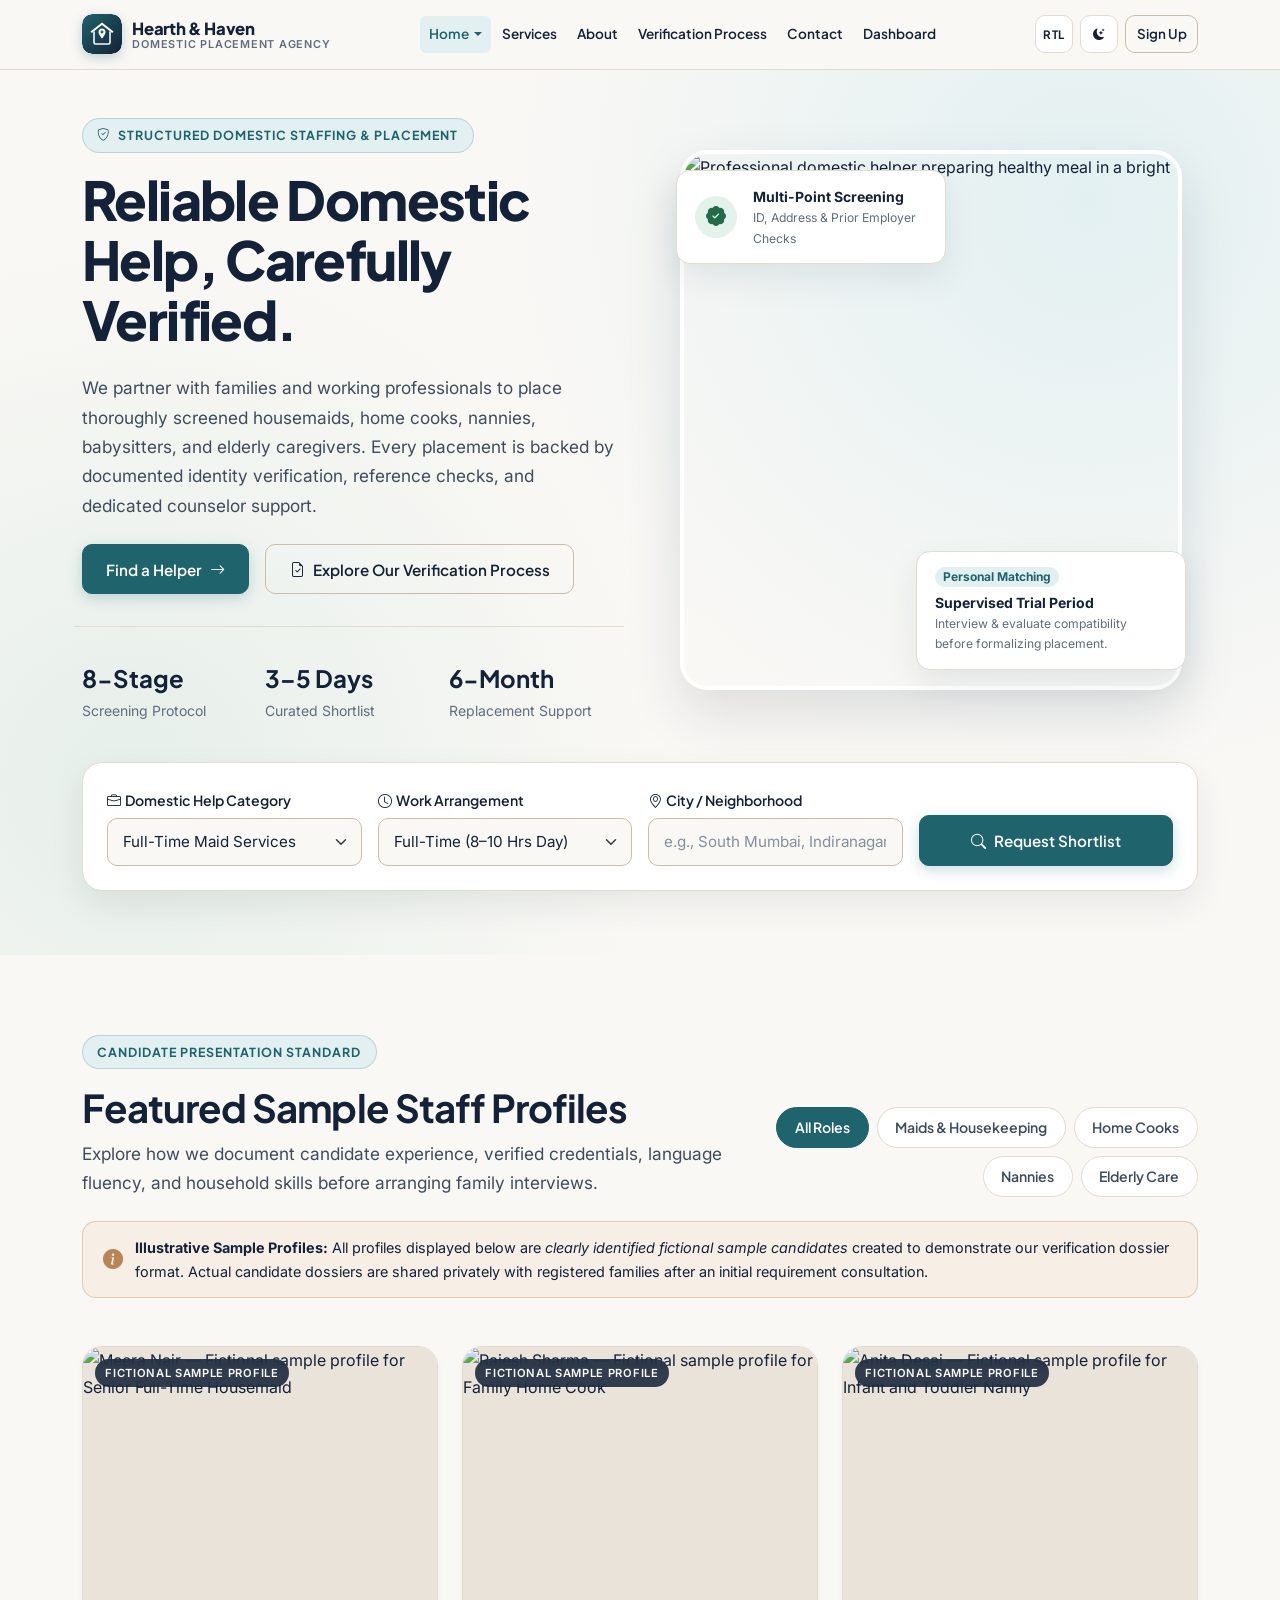
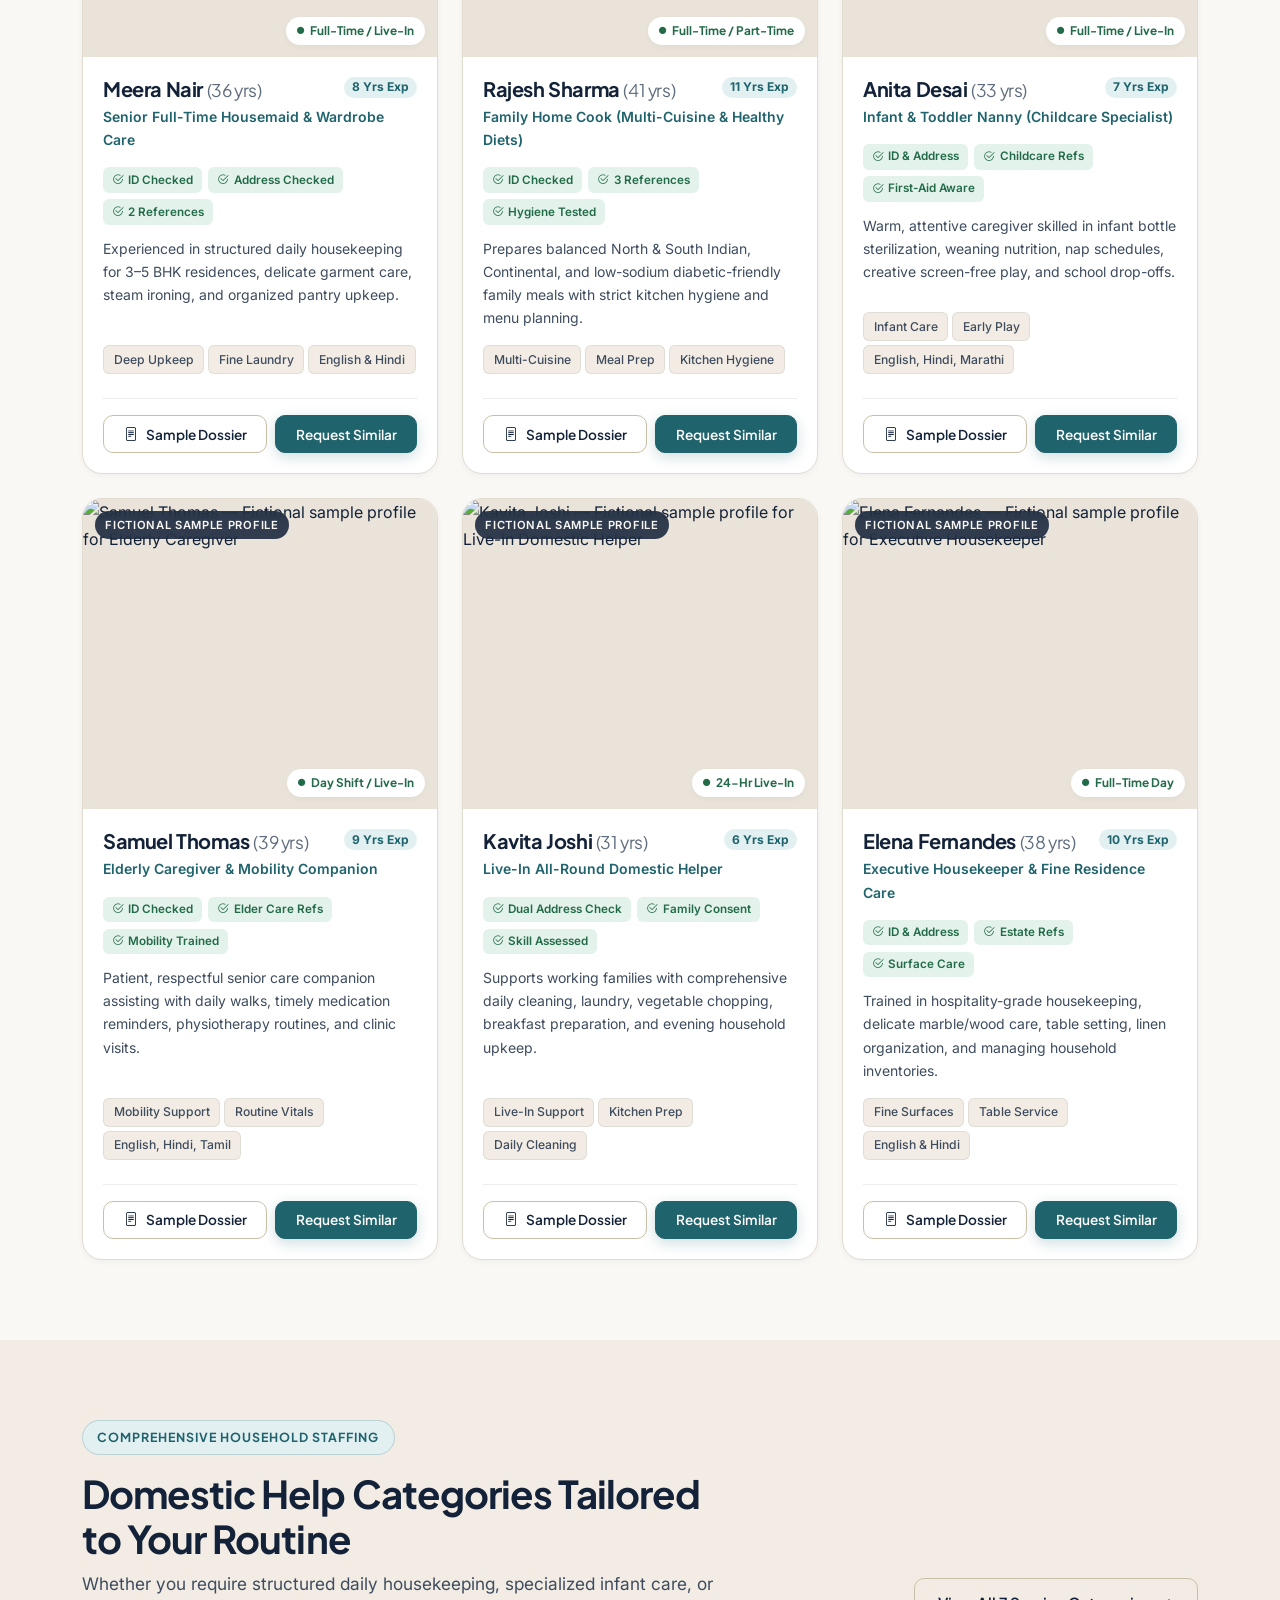
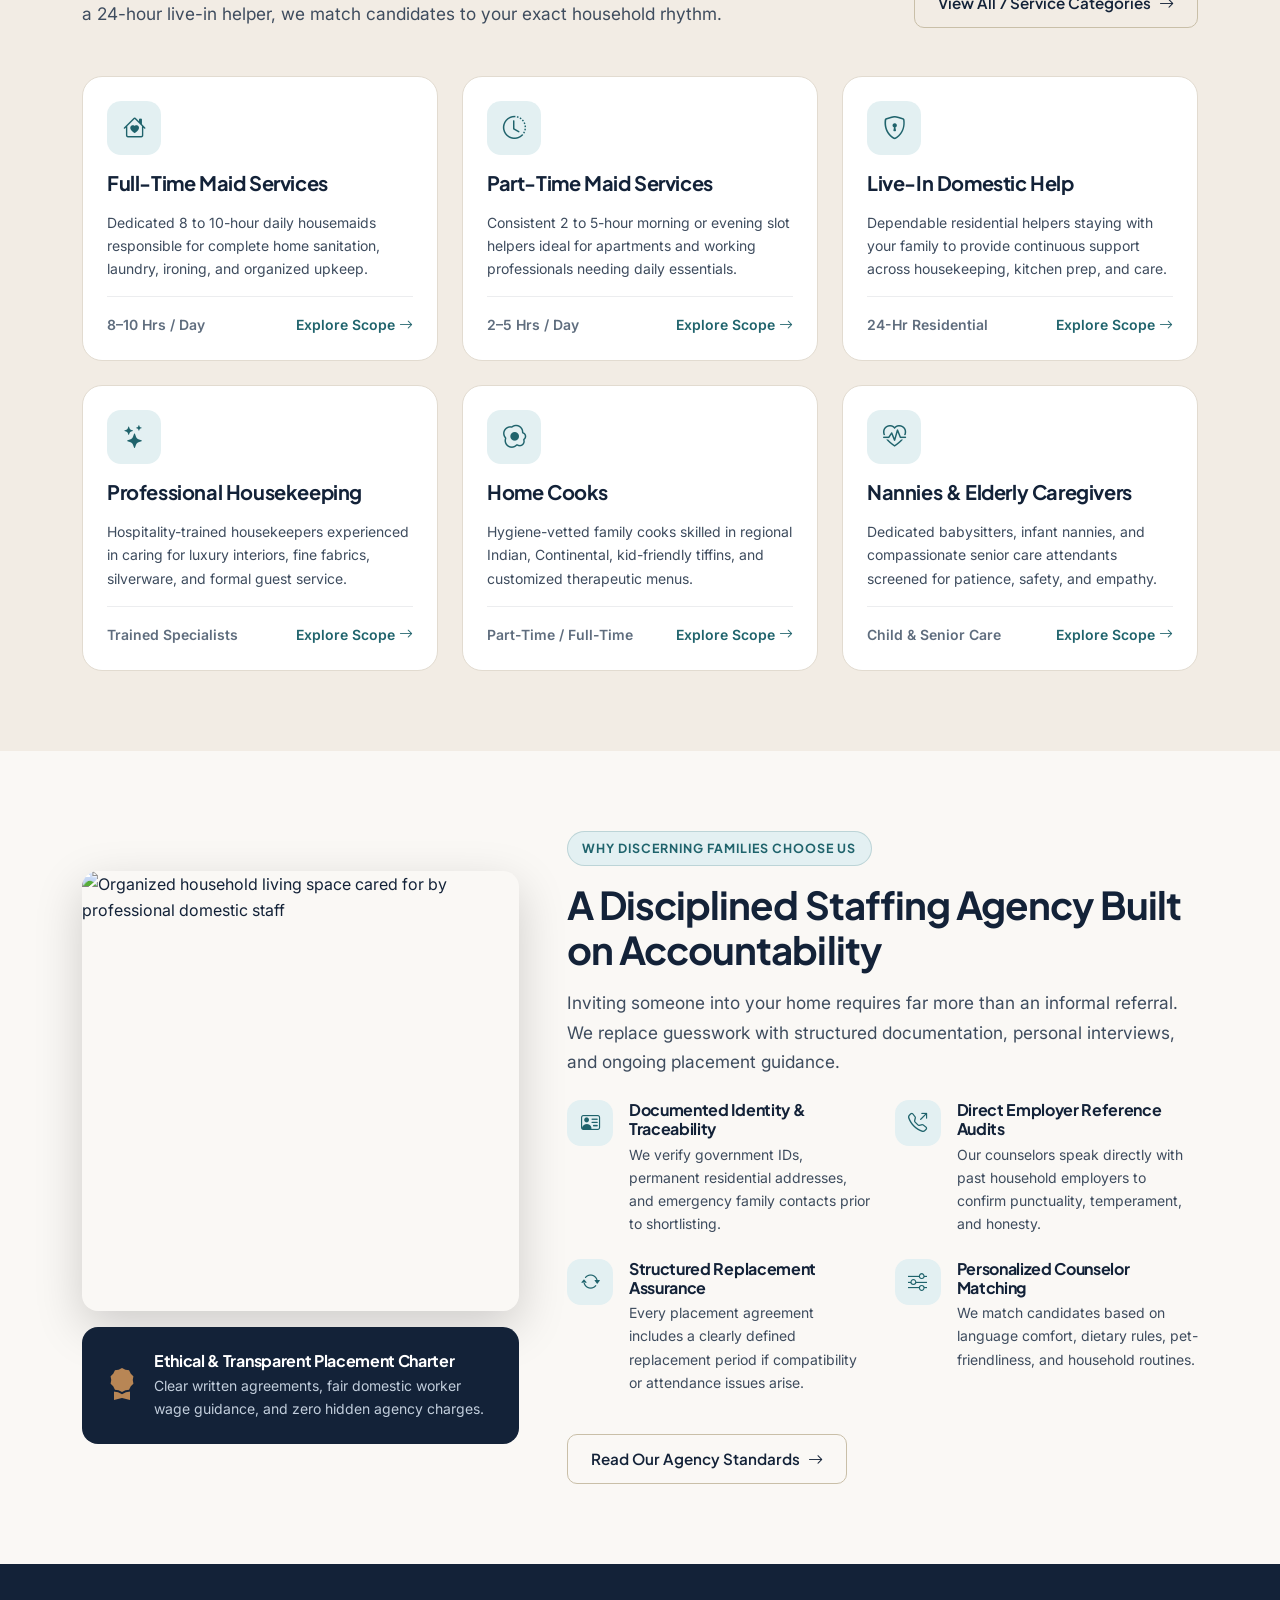
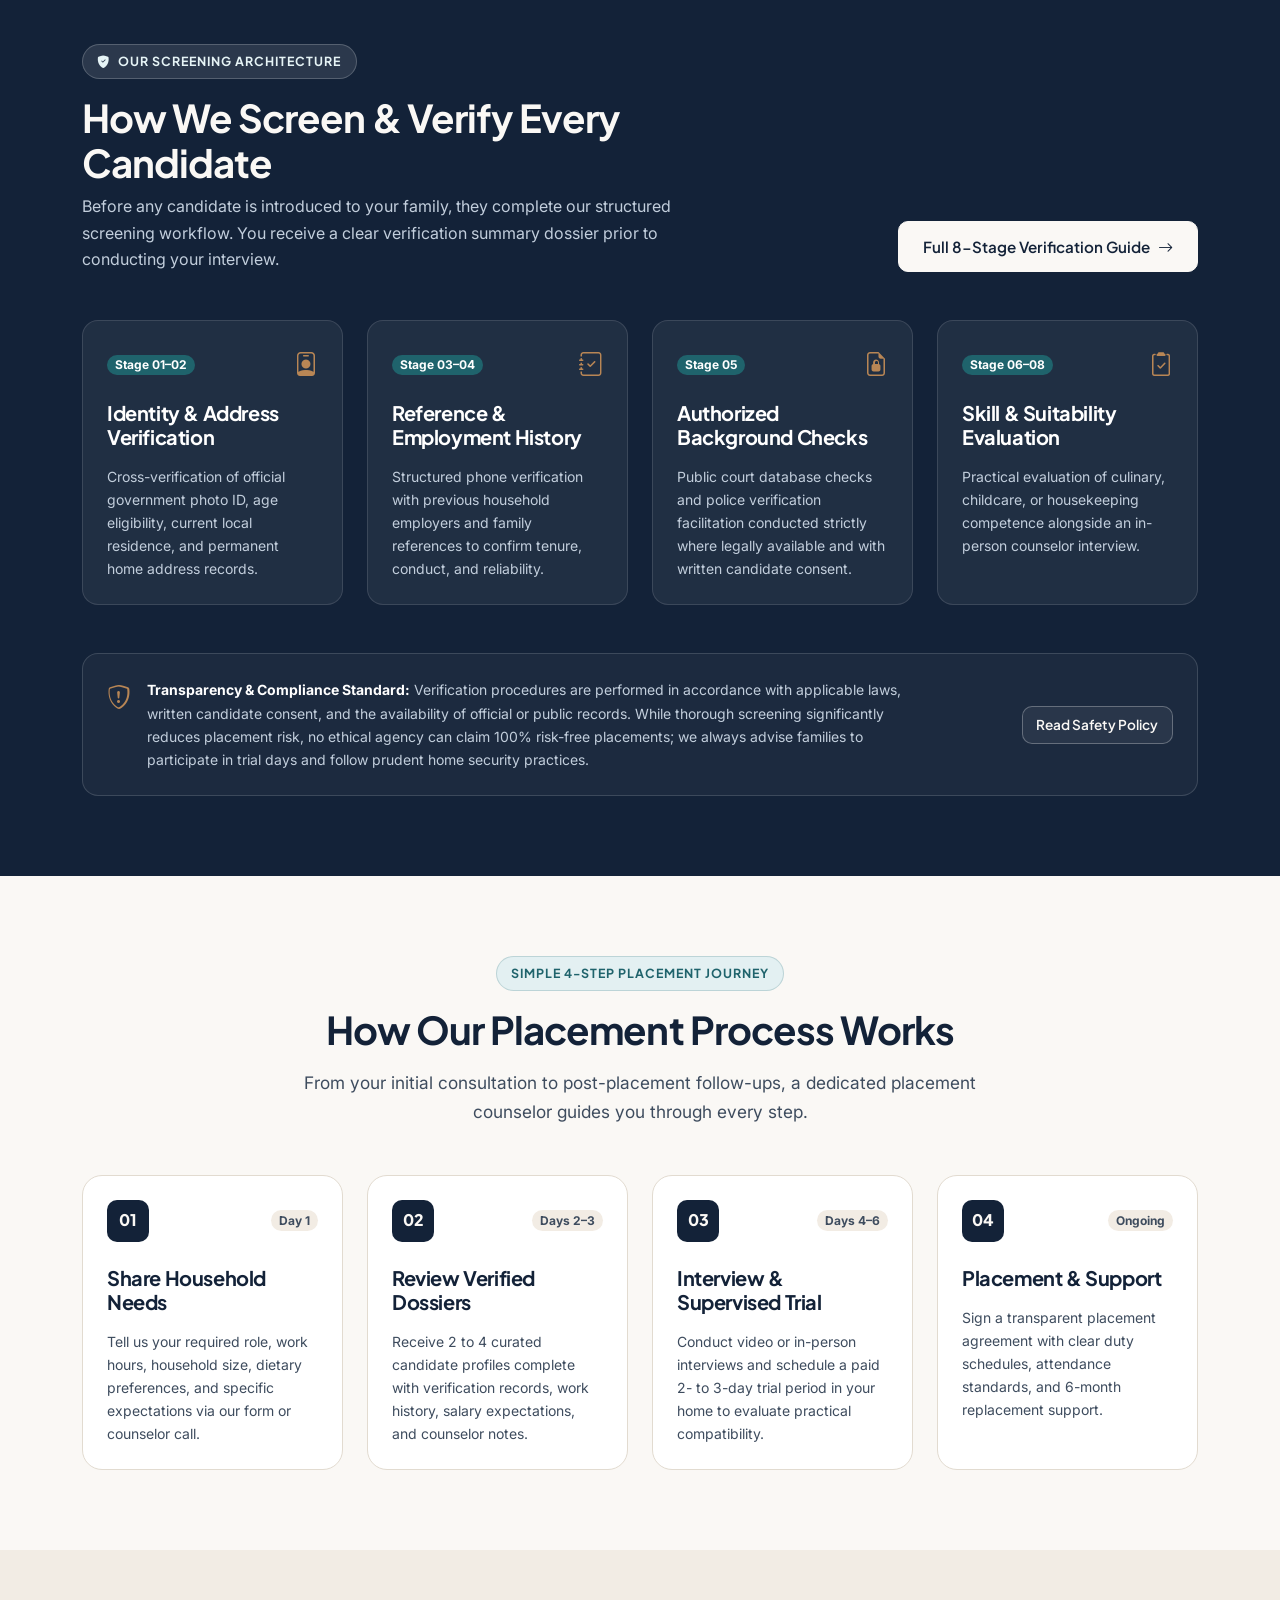
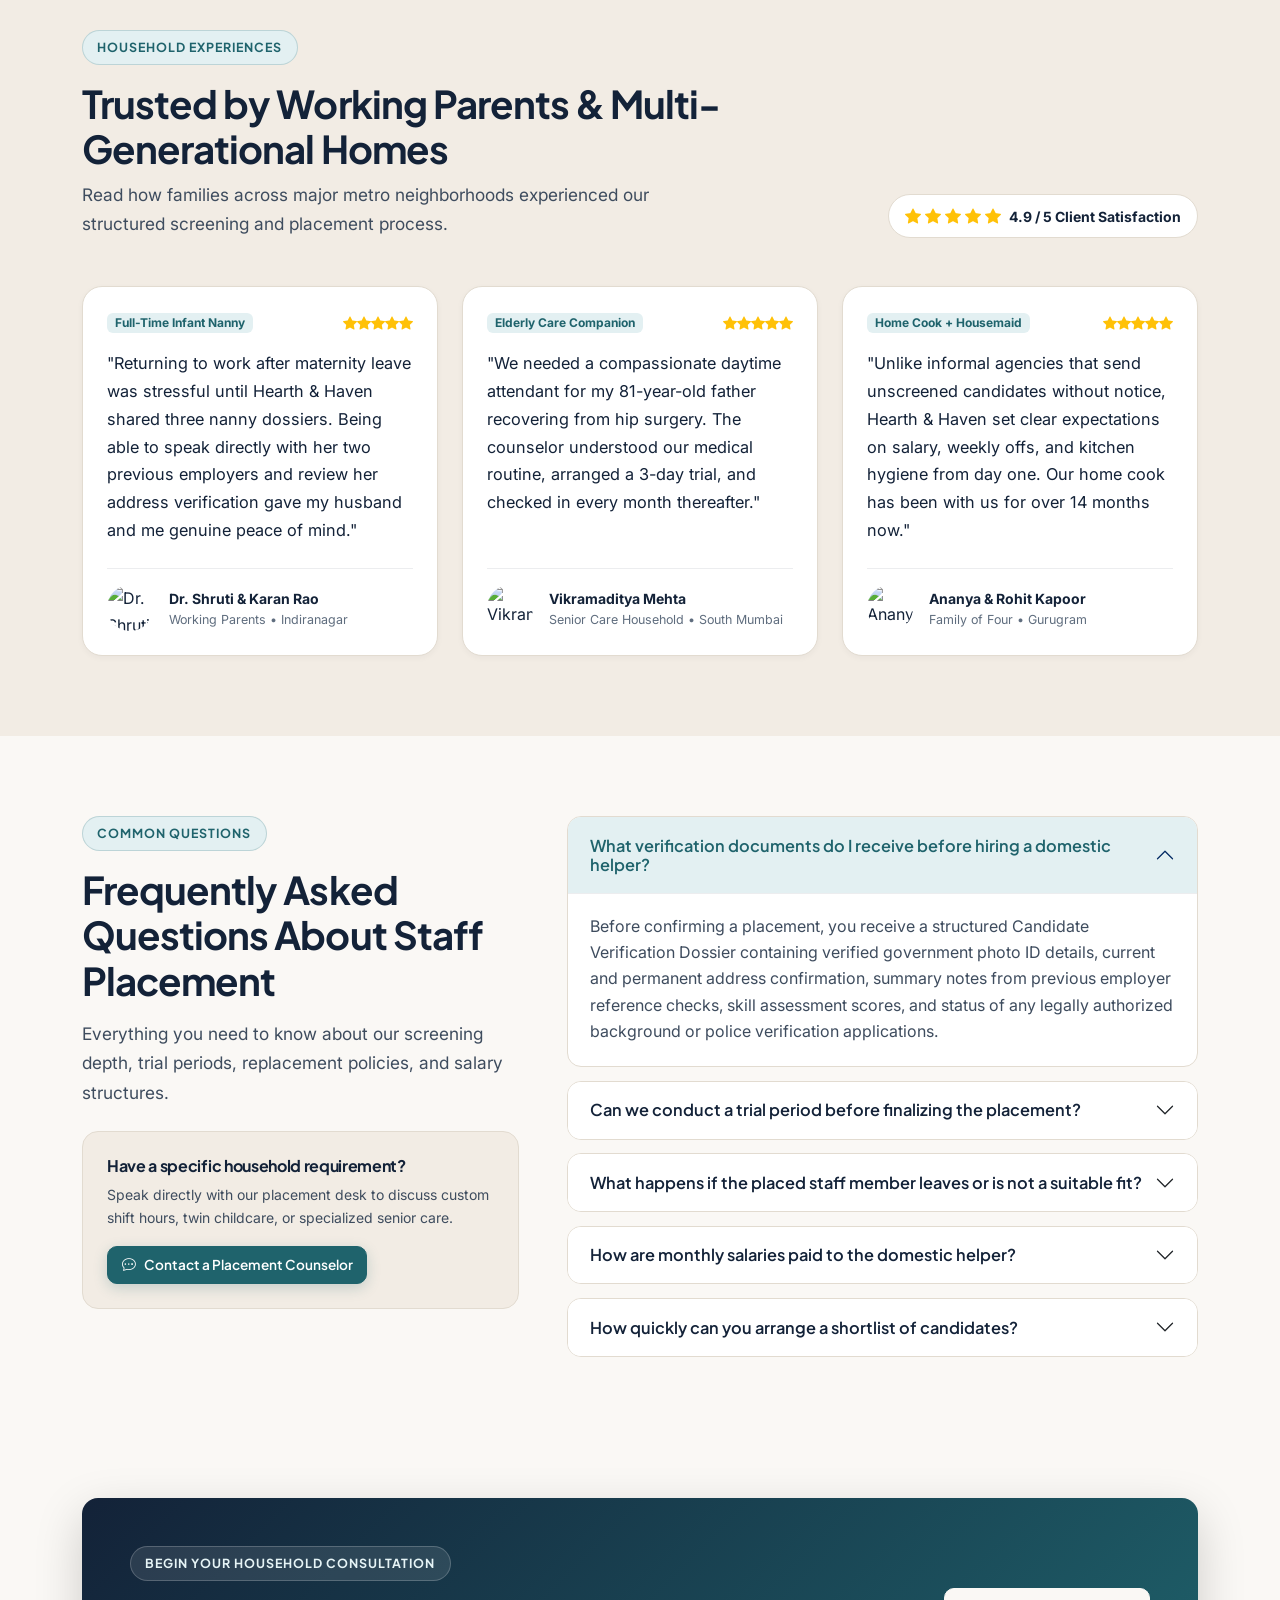
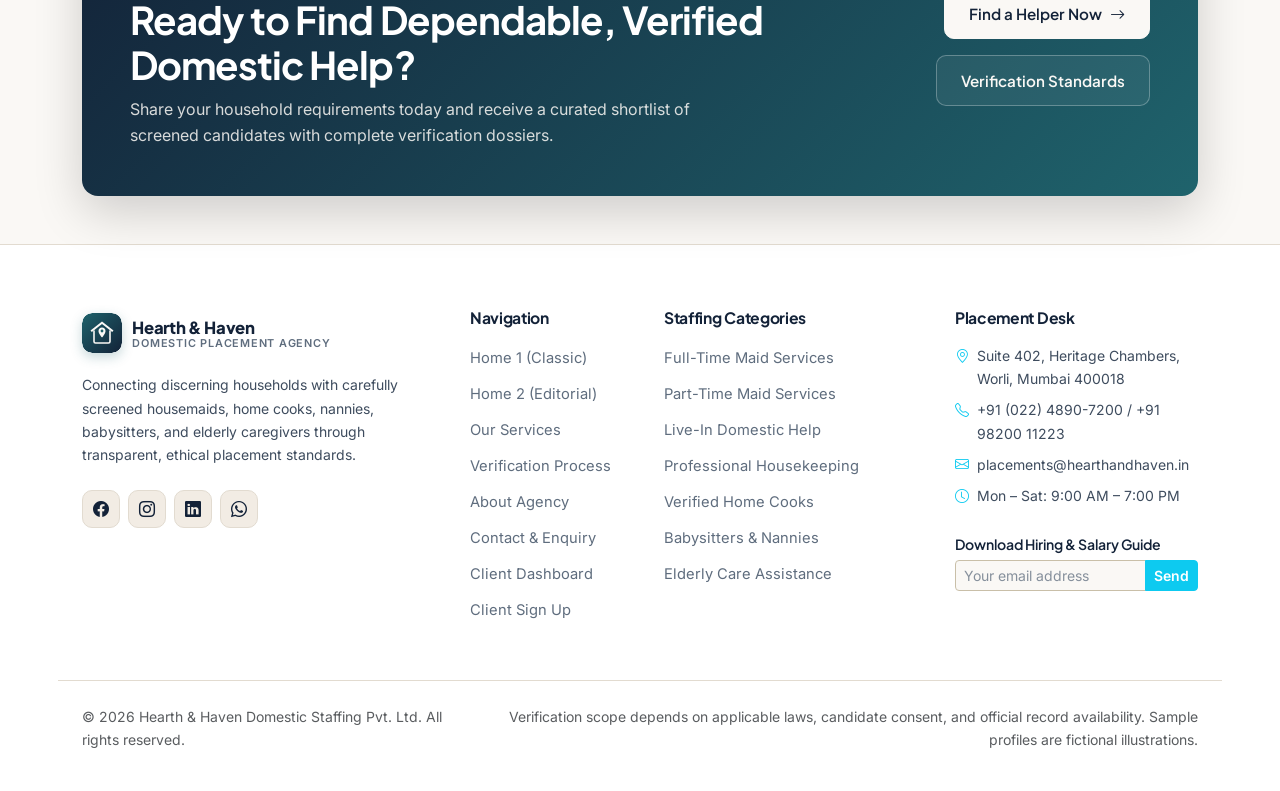
==== commit 6e1d28f5: "Your commit message" ====
--- a/index.html
+++ b/index.html
@@ -47,19 +47,15 @@
       <div class="container">
         <!-- Brand Logo -->
         <a class="navbar-brand-wrap" href="index.html">
-          <span class="brand-mark">H</span>
+          <span class="brand-mark"><img src="assets/images/favicon.svg" alt="Hearth &amp; Haven Logo" width="40" height="40"></span>
           <span class="brand-text">
             <span class="brand-name">Hearth &amp; Haven</span>
             <span class="brand-tagline">Domestic Placement Agency</span>
           </span>
         </a>
 
-        <!-- Mobile Toggle, RTL & Theme Button on Small Screens -->
+        <!-- Mobile Toggle on Small & 1024px Screens (RTL & Theme kept inside menu) -->
         <div class="d-flex align-items-center gap-2 d-xl-none">
-          <button type="button" class="rtl-toggle-btn" data-rtl-toggle aria-label="Toggle RTL direction" title="Toggle RTL direction">RTL</button>
-          <button type="button" class="theme-toggle-btn" data-theme-toggle aria-label="Toggle color theme">
-            <i class="bi bi-moon-stars-fill"></i>
-          </button>
           <button class="navbar-toggler-custom" type="button" data-bs-toggle="collapse" data-bs-target="#mainNavbarCollapse" aria-controls="mainNavbarCollapse" aria-expanded="false" aria-label="Toggle navigation">
             <i class="bi bi-list fs-4"></i>
           </button>
@@ -92,31 +88,42 @@
             <li class="nav-item">
               <a class="nav-link" href="services.html">Services</a>
             </li>
-            <!-- 3. Verification Process -->
+            <!-- 3. About (3rd Position) -->
+            <li class="nav-item">
+              <a class="nav-link" href="about.html">About</a>
+            </li>
+            <!-- 4. Verification Process -->
             <li class="nav-item">
               <a class="nav-link" href="verification.html">Verification Process</a>
-            </li>
-            <!-- 4. About -->
-            <li class="nav-item">
-              <a class="nav-link" href="about.html">About</a>
             </li>
             <!-- 5. Contact -->
             <li class="nav-item">
               <a class="nav-link" href="contact.html">Contact</a>
             </li>
-            <!-- 6. Dashboard (New) -->
+            <!-- 6. Dashboard -->
             <li class="nav-item">
               <a class="nav-link" href="dashboard.html">Dashboard</a>
             </li>
           </ul>
 
-          <!-- Right Actions: Sign Up, RTL Button, Theme Toggle -->
-          <div class="navbar-actions">
-            <a href="signup.html" class="nav-signup-btn">Sign Up</a>
-            <button type="button" class="rtl-toggle-btn d-none d-xl-inline-flex" data-rtl-toggle aria-label="Toggle RTL direction" title="Toggle RTL direction">RTL</button>
-            <button type="button" class="theme-toggle-btn d-none d-xl-inline-flex" data-theme-toggle aria-label="Toggle color theme">
+          <!-- Right Actions on Desktop: RTL, Theme Toggle, Sign Up -->
+          <div class="navbar-actions d-none d-xl-flex">
+            <button type="button" class="rtl-toggle-btn" data-rtl-toggle aria-label="Toggle RTL direction" title="Toggle RTL direction">RTL</button>
+            <button type="button" class="theme-toggle-btn" data-theme-toggle aria-label="Toggle color theme">
               <i class="bi bi-moon-stars-fill"></i>
             </button>
+            <a href="signup.html" class="nav-signup-btn">Sign Up</a>
+          </div>
+
+          <!-- Mobile Hamburger Bottom Bar: RTL, Theme & Sign Up inside menu for Mobile & 1024px -->
+          <div class="mobile-nav-actions d-xl-none mt-3 pt-3 d-flex align-items-center justify-content-between gap-2">
+            <div class="d-flex align-items-center gap-2">
+              <button type="button" class="rtl-toggle-btn" data-rtl-toggle aria-label="Toggle RTL direction" title="Toggle RTL direction">RTL</button>
+              <button type="button" class="theme-toggle-btn" data-theme-toggle aria-label="Toggle color theme">
+                <i class="bi bi-moon-stars-fill"></i>
+              </button>
+            </div>
+            <a href="signup.html" class="nav-signup-btn flex-grow-1 text-center">Sign Up</a>
           </div>
         </div>
       </div>
@@ -325,7 +332,7 @@
           <div class="col-md-6 col-lg-4" data-profile-category="cook">
             <article class="staff-card">
               <div class="staff-card-media">
-                <img src="https://images.unsplash.com/photo-1577219491135-ce391730fb2c?auto=format&fit=crop&w=700&q=80" alt="Rajesh Sharma — Fictional sample profile for Family Home Cook">
+                <img src="https://images.unsplash.com/photo-1556910103-1c02745aae4d?auto=format&fit=crop&w=700&q=80" alt="Rajesh Sharma — Fictional sample profile for Family Home Cook">
                 <span class="sample-profile-pill">Fictional Sample Profile</span>
                 <span class="availability-pill"><i class="bi bi-circle-fill" style="font-size: 0.45rem;"></i> Full-Time / Part-Time</span>
               </div>
@@ -722,7 +729,7 @@
               <div class="col-sm-6">
                 <div class="d-flex gap-3">
                   <div class="category-icon-box flex-shrink-0 mb-0" style="width: 46px; height: 46px; font-size: 1.2rem;">
-                    <i class="bi bi-Sliders"></i>
+                    <i class="bi bi-sliders"></i>
                   </div>
                   <div>
                     <h3 class="h6 mb-1">Personalized Counselor Matching</h3>
@@ -943,7 +950,7 @@
                 </p>
               </div>
               <div class="d-flex align-items-center gap-3 pt-3 border-top" style="border-color: var(--border-subtle) !important;">
-                <div class="rounded-circle d-flex align-items-center justify-content-center fw-bold" style="width: 44px; height: 44px; background-color: var(--bg-navy); color: #FFF;">SR</div>
+                <img src="https://images.unsplash.com/photo-1534528741775-53994a69daeb?auto=format&fit=crop&w=120&h=120&q=80" alt="Dr. Shruti &amp; Karan Rao" class="rounded-circle flex-shrink-0" style="width: 46px; height: 46px; object-fit: cover;">
                 <div>
                   <div class="fw-bold small" style="color: var(--text-primary);">Dr. Shruti &amp; Karan Rao</div>
                   <div class="small" style="font-size: 0.78rem; color: var(--text-muted);">Working Parents • Indiranagar</div>
@@ -964,7 +971,7 @@
                 </p>
               </div>
               <div class="d-flex align-items-center gap-3 pt-3 border-top" style="border-color: var(--border-subtle) !important;">
-                <div class="rounded-circle d-flex align-items-center justify-content-center fw-bold" style="width: 44px; height: 44px; background-color: var(--accent-teal); color: #FFF;">VM</div>
+                <img src="https://images.unsplash.com/photo-1507003211169-0a1dd7228f2d?auto=format&fit=crop&w=120&h=120&q=80" alt="Vikramaditya Mehta" class="rounded-circle flex-shrink-0" style="width: 46px; height: 46px; object-fit: cover;">
                 <div>
                   <div class="fw-bold small" style="color: var(--text-primary);">Vikramaditya Mehta</div>
                   <div class="small" style="font-size: 0.78rem; color: var(--text-muted);">Senior Care Household • South Mumbai</div>
@@ -985,7 +992,7 @@
                 </p>
               </div>
               <div class="d-flex align-items-center gap-3 pt-3 border-top" style="border-color: var(--border-subtle) !important;">
-                <div class="rounded-circle d-flex align-items-center justify-content-center fw-bold" style="width: 44px; height: 44px; background-color: var(--accent-sage); color: #FFF;">AK</div>
+                <img src="https://images.unsplash.com/photo-1573496359142-b8d87734a5a2?auto=format&fit=crop&w=120&h=120&q=80" alt="Ananya &amp; Rohit Kapoor" class="rounded-circle flex-shrink-0" style="width: 46px; height: 46px; object-fit: cover;">
                 <div>
                   <div class="fw-bold small" style="color: var(--text-primary);">Ananya &amp; Rohit Kapoor</div>
                   <div class="small" style="font-size: 0.78rem; color: var(--text-muted);">Family of Four • Gurugram</div>
@@ -1194,7 +1201,7 @@
         <!-- Col 1: Brand & Mission -->
         <div class="col-lg-4">
           <a class="navbar-brand-wrap mb-3" href="index.html">
-            <span class="brand-mark">H</span>
+            <span class="brand-mark"><img src="assets/images/favicon.svg" alt="Hearth &amp; Haven Logo" width="40" height="40"></span>
             <span class="brand-text">
               <span class="brand-name footer-brand-title">Hearth &amp; Haven</span>
               <span class="brand-tagline footer-brand-subtitle">Domestic Placement Agency</span>
--- a/assets/css/style.css
+++ b/assets/css/style.css
@@ -82,6 +82,7 @@
    Dark Mode Theme Tokens
    ========================================================================== */
 [data-theme="dark"] {
+  color-scheme: dark;
   --bg-primary: #0B131E;
   --bg-secondary: #101B2B;
   --bg-surface: #152235;
@@ -316,7 +317,7 @@
   width: 40px;
   height: 40px;
   border-radius: 10px;
-  background: linear-gradient(135deg, var(--accent-teal) 0%, #132238 100%);
+  background: transparent;
   color: #FFFFFF;
   display: inline-flex;
   align-items: center;
@@ -326,6 +327,15 @@
   font-size: 1.15rem;
   box-shadow: 0 4px 12px rgba(31, 99, 108, 0.25);
   flex-shrink: 0;
+  overflow: hidden;
+}
+
+.brand-mark img {
+  width: 100%;
+  height: 100%;
+  object-fit: contain;
+  display: block;
+  border-radius: 10px;
 }
 
 .brand-text {
@@ -449,7 +459,12 @@
   color: var(--text-primary);
   background-color: transparent;
   border: 1px solid var(--border-strong);
-  padding: 0.42rem 0.8rem;
+  padding: 0 0.95rem;
+  height: 38px;
+  min-height: 38px;
+  display: inline-flex;
+  align-items: center;
+  justify-content: center;
   border-radius: var(--radius-sm);
   white-space: nowrap;
   transition: all var(--transition-fast);
@@ -518,6 +533,10 @@
 
 .navbar-toggler-custom:focus {
   outline: 2px solid var(--accent-teal);
+}
+
+.mobile-nav-actions {
+  border-top: 1px solid var(--border-color);
 }
 
 /* Desktop compact adjustments for 1200px - 1399px so all items fit comfortably */
@@ -681,6 +700,97 @@
   color: #FFFFFF !important;
 }
 
+/* Consistent Button Sizing & Alignment */
+.btn-brand,
+.btn-outline-brand,
+.btn-light-editorial,
+.btn-outline-light-editorial {
+  min-height: 44px;
+  vertical-align: middle;
+  box-sizing: border-box;
+}
+
+.btn-brand.btn-sm,
+.btn-outline-brand.btn-sm,
+.btn-light-editorial.btn-sm,
+.btn-outline-light-editorial.btn-sm {
+  min-height: 38px !important;
+  height: 38px !important;
+  padding: 0 0.85rem !important;
+  font-size: 0.85rem !important;
+  line-height: 1 !important;
+  display: inline-flex !important;
+  align-items: center !important;
+  justify-content: center !important;
+  box-sizing: border-box;
+}
+
+/* Page Hero Banner Buttons High-Contrast White State (About, Verification, Contact, Services) */
+.page-hero.page-hero-banner .btn-outline-brand,
+.page-hero-banner .btn-outline-brand,
+.page-hero .btn-outline-brand.text-white {
+  color: #FFFFFF !important;
+  border: 1.5px solid rgba(255, 255, 255, 0.75) !important;
+  background-color: rgba(255, 255, 255, 0.12) !important;
+  backdrop-filter: blur(6px);
+  -webkit-backdrop-filter: blur(6px);
+}
+
+.page-hero.page-hero-banner .btn-outline-brand:hover,
+.page-hero.page-hero-banner .btn-outline-brand:focus,
+.page-hero-banner .btn-outline-brand:hover,
+.page-hero-banner .btn-outline-brand:focus,
+.page-hero .btn-outline-brand.text-white:hover,
+.page-hero .btn-outline-brand.text-white:focus {
+  background-color: #FFFFFF !important;
+  color: var(--bg-navy) !important;
+  border-color: #FFFFFF !important;
+  transform: translateY(-1px);
+}
+
+.page-hero.page-hero-banner .btn-brand,
+.page-hero-banner .btn-brand {
+  color: #FFFFFF !important;
+}
+
+/* Uniform Button Group Alignment in Hero Sections and Cards */
+.hero-home-1 .d-flex.flex-wrap.gap-3,
+.hero-home-2 .d-flex.flex-wrap.gap-3,
+.page-hero .d-flex.flex-wrap.gap-3 {
+  align-items: center;
+}
+
+.hero-home-1 .d-flex.flex-wrap.gap-3 > .btn-brand,
+.hero-home-1 .d-flex.flex-wrap.gap-3 > .btn-outline-brand,
+.hero-home-2 .d-flex.flex-wrap.gap-3 > .btn-brand,
+.hero-home-2 .d-flex.flex-wrap.gap-3 > .btn-outline-brand,
+.page-hero .d-flex.flex-wrap.gap-3 > .btn-brand,
+.page-hero .d-flex.flex-wrap.gap-3 > .btn-outline-brand {
+  min-height: 48px;
+  display: inline-flex;
+  align-items: center;
+  justify-content: center;
+}
+
+.staff-card-body .d-flex.gap-2.mt-auto {
+  align-items: center;
+  justify-content: stretch;
+}
+
+.staff-card-body .d-flex.gap-2.mt-auto > .btn-brand,
+.staff-card-body .d-flex.gap-2.mt-auto > .btn-outline-brand {
+  flex: 1 1 0;
+  min-width: 0;
+  height: 38px;
+  min-height: 38px;
+  padding: 0 0.5rem !important;
+  display: inline-flex !important;
+  align-items: center !important;
+  justify-content: center !important;
+  text-align: center;
+  white-space: nowrap;
+}
+
 /* ==========================================================================
    Hero Sections (Home 1 & Home 2 & Inner Pages)
    ========================================================================== */
@@ -787,13 +897,13 @@
   gap: 1rem;
 }
 
-@media (max-width: 767.98px) {
+@media (max-width: 991.98px) {
   .home2-bento-main,
   .home2-bento-side {
     grid-column: span 12;
   }
   .home2-bento-main {
-    min-height: 260px;
+    min-height: 280px;
   }
 }
 
@@ -809,6 +919,73 @@
   padding-bottom: var(--space-12);
   background: linear-gradient(180deg, var(--bg-secondary) 0%, var(--bg-primary) 100%);
   border-bottom: 1px solid var(--border-color);
+}
+
+/* Non-Home Page Hero Banners with Background Image & Editorial Overlay */
+.page-hero.page-hero-banner {
+  position: relative;
+  background-size: cover;
+  background-position: center center;
+  background-repeat: no-repeat;
+  color: #FFFFFF;
+  padding-top: 5rem;
+  padding-bottom: 5rem;
+  border-bottom: 1px solid rgba(255, 255, 255, 0.12);
+  isolation: isolate;
+  overflow: hidden;
+}
+
+.page-hero.page-hero-banner::before {
+  content: '';
+  position: absolute;
+  inset: 0;
+  background: linear-gradient(135deg, rgba(13, 24, 40, 0.88) 0%, rgba(19, 34, 56, 0.82) 50%, rgba(31, 99, 108, 0.78) 100%);
+  z-index: -1;
+}
+
+.page-hero.page-hero-banner .display-hero {
+  color: #FFFFFF !important;
+  text-shadow: 0 2px 10px rgba(0, 0, 0, 0.35);
+}
+
+.page-hero.page-hero-banner .section-subtitle {
+  color: #E2E8F0 !important;
+  text-shadow: 0 1px 4px rgba(0, 0, 0, 0.3);
+}
+
+.page-hero.page-hero-banner .eyebrow-badge {
+  background-color: rgba(255, 255, 255, 0.16) !important;
+  color: #FAF8F5 !important;
+  border: 1px solid rgba(255, 255, 255, 0.28) !important;
+  backdrop-filter: blur(8px);
+}
+
+.page-hero.page-hero-banner .profile-filter-btn {
+  background-color: rgba(255, 255, 255, 0.15);
+  color: #FFFFFF;
+  border: 1px solid rgba(255, 255, 255, 0.25);
+  backdrop-filter: blur(6px);
+}
+
+.page-hero.page-hero-banner .profile-filter-btn:hover {
+  background-color: #FFFFFF;
+  color: var(--bg-navy);
+}
+
+.page-hero.page-hero-banner .hero-summary-card {
+  background-color: rgba(19, 34, 56, 0.88);
+  backdrop-filter: blur(12px);
+  border: 1px solid rgba(255, 255, 255, 0.2);
+  color: #FFFFFF;
+}
+
+.page-hero.page-hero-banner .hero-summary-card h2,
+.page-hero.page-hero-banner .hero-summary-card h3 {
+  color: #FFFFFF !important;
+}
+
+.page-hero.page-hero-banner .hero-summary-card li {
+  color: #E2E8F0 !important;
 }
 
 /* ==========================================================================
@@ -1233,6 +1410,29 @@
   opacity: 0.75;
 }
 
+[data-theme="dark"] .form-select {
+  background-image: url("data:image/svg+xml,%3csvg xmlns='http://www.w3.org/2000/svg' viewBox='0 0 16 16'%3e%3cpath fill='none' stroke='%23C6D1DF' stroke-linecap='round' stroke-linejoin='round' stroke-width='2' d='m2 5 6 6 6-6'/%3e%3c/svg%3e");
+}
+
+[data-theme="dark"] .modal-content {
+  background-color: var(--bg-surface);
+  border-color: var(--border-color);
+  color: var(--text-primary);
+}
+
+[data-theme="dark"] .btn-close {
+  filter: invert(1) grayscale(100%) brightness(200%);
+}
+
+[data-theme="dark"] .custom-accordion .accordion-button:not(.collapsed) {
+  color: var(--accent-teal);
+  background-color: var(--bg-surface-elevated);
+}
+
+[data-theme="dark"] .custom-accordion .accordion-button::after {
+  filter: invert(1) brightness(1.5);
+}
+
 .password-field-wrapper {
   position: relative;
 }
@@ -1370,17 +1570,29 @@
 /* Dark Mode Footer */
 [data-theme="dark"] .site-footer {
   background-color: var(--bg-navy-deep);
-  color: #D0DAE5;
+  color: #CBD5E1;
   border-top: 1px solid rgba(255, 255, 255, 0.08);
 }
 
 [data-theme="dark"] .site-footer h5,
 [data-theme="dark"] .site-footer h6 {
-  color: #FAF8F5;
+  color: #FFFFFF !important;
+}
+
+[data-theme="dark"] .site-footer p,
+[data-theme="dark"] .site-footer .small,
+[data-theme="dark"] .site-footer .footer-text-secondary,
+[data-theme="dark"] .site-footer li span {
+  color: #CBD5E1 !important;
+}
+
+[data-theme="dark"] .site-footer .text-muted,
+[data-theme="dark"] .site-footer .footer-brand-subtitle {
+  color: #94A3B8 !important;
 }
 
 [data-theme="dark"] .site-footer .footer-links a {
-  color: #B4C2D3;
+  color: #CBD5E1;
 }
 
 [data-theme="dark"] .site-footer .footer-links a:hover {
@@ -1403,11 +1615,11 @@
 }
 
 [data-theme="dark"] .site-footer .footer-brand-subtitle {
-  color: #94A4B8 !important;
+  color: #94A3B8 !important;
 }
 
 [data-theme="dark"] .site-footer .footer-text-secondary {
-  color: #B4C2D3 !important;
+  color: #CBD5E1 !important;
 }
 
 [data-theme="dark"] .site-footer .footer-divider {
@@ -1417,7 +1629,7 @@
 [data-theme="dark"] .site-footer .footer-input {
   background-color: var(--bg-surface);
   border-color: var(--border-color);
-  color: var(--text-primary);
+  color: #FFFFFF;
 }
 
 /* Back to Top Button */
@@ -1649,70 +1861,153 @@
 }
 
 /* ==========================================================================
-   Tablet & 1024px View Grid: 2 Cards per Row, Last Odd Card Centered
+   Tablet & 1024px View Grid: Standard Cards (2 per Row) & Very Big Cards (1 per Row)
    ========================================================================== */
 @media (min-width: 768px) and (max-width: 1024px) {
-  /* Target card columns and multi-card grids inside sections, main, and dashboard */
-  main .row > .col-lg-4,
-  main .row > .col-lg-3,
-  main .row > .col-md-4,
-  main .row > .col-md-6.col-lg-4,
-  main .row > .col-md-6.col-lg-3,
-  main .row > .col-sm-6.col-lg-3,
-  main .row > .col-sm-6.col-lg-4,
-  main .row > .col-xl-4,
-  main .row > .col-xl-3,
-  .dashboard-wrapper .row > .col-sm-6.col-lg-3,
-  .dashboard-wrapper .row > .col-md-4,
-  .dashboard-wrapper .row > .col-lg-4,
-  section .row > .col-lg-4,
-  section .row > .col-lg-3,
-  section .row > .col-md-4,
-  section .row > .col-md-6.col-lg-4,
-  section .row > .col-md-6.col-lg-3,
-  section .row > .col-sm-6.col-lg-3,
-  section .row > .col-sm-6.col-lg-4,
-  .row:not(.site-footer .row):not(.modal .row) > [class*="col-"]:has(.staff-card),
-  .row:not(.site-footer .row):not(.modal .row) > [class*="col-"]:has(.service-card),
-  .row:not(.site-footer .row):not(.modal .row) > [class*="col-"]:has(.feature-card),
-  .row:not(.site-footer .row):not(.modal .row) > [class*="col-"]:has(.testimonial-card),
-  .row:not(.site-footer .row):not(.modal .row) > [class*="col-"]:has(.step-card),
-  .row:not(.site-footer .row):not(.modal .row) > [class*="col-"]:has(.dashboard-stat-card),
-  .row:not(.site-footer .row):not(.modal .row) > [class*="col-"]:has(.card) {
+  /* 1. Standard Cards: 2 cards in one row, last odd-numbered card centered */
+  .row:has(> [class*="col-"] > .staff-card) > [class*="col-"],
+  .row:has(> [class*="col-"] > .category-card) > [class*="col-"],
+  .row:has(> [class*="col-"] > .testimonial-card) > [class*="col-"],
+  .row:has(> [class*="col-"] > .dashboard-stat-card) > [class*="col-"],
+  .row:has(> [class*="col-"] > .verification-step-card) > [class*="col-"],
+  .row:has(> [class*="col-"] > .feature-card) > [class*="col-"],
+  .row:has(> [class*="col-"] > .why-us-card) > [class*="col-"],
+  #staffGrid > [class*="col-"],
+  .staff-grid-row > [class*="col-"],
+  .category-grid-row > [class*="col-"],
+  .testimonial-grid-row > [class*="col-"],
+  .cards-grid-row > [class*="col-"],
+  #verification .row.mb-5 > [class*="col-"],
+  .section-py .row.g-3 > .col-sm-4,
+  .dashboard-pane .row.g-3 > .col-sm-4 {
     flex: 0 0 50% !important;
     max-width: 50% !important;
     width: 50% !important;
   }
 
   /* When the number of cards in a grid row is odd, center the last card */
-  main .row > .col-lg-4:last-child:nth-child(odd),
-  main .row > .col-lg-3:last-child:nth-child(odd),
-  main .row > .col-md-4:last-child:nth-child(odd),
-  main .row > .col-md-6.col-lg-4:last-child:nth-child(odd),
-  main .row > .col-md-6.col-lg-3:last-child:nth-child(odd),
-  main .row > .col-sm-6.col-lg-3:last-child:nth-child(odd),
-  main .row > .col-sm-6.col-lg-4:last-child:nth-child(odd),
-  main .row > .col-xl-4:last-child:nth-child(odd),
-  main .row > .col-xl-3:last-child:nth-child(odd),
-  .dashboard-wrapper .row > .col-sm-6.col-lg-3:last-child:nth-child(odd),
-  .dashboard-wrapper .row > .col-md-4:last-child:nth-child(odd),
-  .dashboard-wrapper .row > .col-lg-4:last-child:nth-child(odd),
-  section .row > .col-lg-4:last-child:nth-child(odd),
-  section .row > .col-lg-3:last-child:nth-child(odd),
-  section .row > .col-md-4:last-child:nth-child(odd),
-  section .row > .col-md-6.col-lg-4:last-child:nth-child(odd),
-  section .row > .col-md-6.col-lg-3:last-child:nth-child(odd),
-  section .row > .col-sm-6.col-lg-3:last-child:nth-child(odd),
-  section .row > .col-sm-6.col-lg-4:last-child:nth-child(odd),
-  .row:not(.site-footer .row):not(.modal .row) > [class*="col-"]:has(.staff-card):last-child:nth-child(odd),
-  .row:not(.site-footer .row):not(.modal .row) > [class*="col-"]:has(.service-card):last-child:nth-child(odd),
-  .row:not(.site-footer .row):not(.modal .row) > [class*="col-"]:has(.feature-card):last-child:nth-child(odd),
-  .row:not(.site-footer .row):not(.modal .row) > [class*="col-"]:has(.testimonial-card):last-child:nth-child(odd),
-  .row:not(.site-footer .row):not(.modal .row) > [class*="col-"]:has(.step-card):last-child:nth-child(odd),
-  .row:not(.site-footer .row):not(.modal .row) > [class*="col-"]:has(.dashboard-stat-card):last-child:nth-child(odd),
-  .row:not(.site-footer .row):not(.modal .row) > [class*="col-"]:has(.card):last-child:nth-child(odd) {
+  .row:has(> [class*="col-"] > .staff-card) > [class*="col-"]:last-child:nth-child(odd),
+  .row:has(> [class*="col-"] > .category-card) > [class*="col-"]:last-child:nth-child(odd),
+  .row:has(> [class*="col-"] > .testimonial-card) > [class*="col-"]:last-child:nth-child(odd),
+  .row:has(> [class*="col-"] > .dashboard-stat-card) > [class*="col-"]:last-child:nth-child(odd),
+  .row:has(> [class*="col-"] > .verification-step-card) > [class*="col-"]:last-child:nth-child(odd),
+  .row:has(> [class*="col-"] > .feature-card) > [class*="col-"]:last-child:nth-child(odd),
+  .row:has(> [class*="col-"] > .why-us-card) > [class*="col-"]:last-child:nth-child(odd),
+  #staffGrid > [class*="col-"]:last-child:nth-child(odd),
+  .staff-grid-row > [class*="col-"]:last-child:nth-child(odd),
+  .category-grid-row > [class*="col-"]:last-child:nth-child(odd),
+  .testimonial-grid-row > [class*="col-"]:last-child:nth-child(odd),
+  .cards-grid-row > [class*="col-"]:last-child:nth-child(odd),
+  #verification .row.mb-5 > [class*="col-"]:last-child:nth-child(odd),
+  .section-py .row.g-3 > .col-sm-4:last-child:nth-child(odd),
+  .dashboard-pane .row.g-3 > .col-sm-4:last-child:nth-child(odd) {
     margin-left: auto !important;
     margin-right: auto !important;
+  }
+
+  /* 2. Very Big Cards: 1 card in one row alignment (100% full width) */
+  .service-showcase-card,
+  .row:has(> [class*="col-"] > .service-showcase-card) > [class*="col-"],
+  .home2-bento-grid,
+  .home2-bento-main,
+  .home2-bento-side,
+  .hero-home-2 .col-lg-8,
+  .hero-home-2 .col-lg-4,
+  .form-card,
+  .row:has(> [class*="col-"] > .form-card) > [class*="col-"],
+  .dossier-card-col,
+  .row:has(> [class*="col-"] [data-dossier-id]) > [class*="col-"],
+  .verification-timeline-col,
+  .row:has(> [class*="col-"] > .verification-timeline) > [class*="col-"],
+  #trust-safety .col-lg-8,
+  #trust-safety .col-lg-4,
+  .dashboard-pane .col-lg-7,
+  .dashboard-pane .col-lg-5,
+  .dashboard-pane .col-lg-6,
+  .contact-office-col,
+  .contact-map-col,
+  .contact-form-col,
+  .contact-info-col {
+    flex: 0 0 100% !important;
+    max-width: 100% !important;
+    width: 100% !important;
+  }
+}
+
+/* Home 2 Interactive Tab Directory Centering on Tablet */
+@media (min-width: 768px) and (max-width: 991.98px) {
+  [role="tablist"][aria-label="Domestic Service Categories"] {
+    display: flex;
+    flex-wrap: wrap;
+    justify-content: center;
+    gap: 0.65rem;
+    margin-bottom: 1.75rem;
+  }
+  [role="tablist"][aria-label="Domestic Service Categories"] .editorial-tab-btn {
+    width: auto;
+    flex: 0 1 calc(50% - 0.5rem);
+    margin-bottom: 0;
+    text-align: center;
+    justify-content: center;
+  }
+  [role="tablist"][aria-label="Domestic Service Categories"] .editorial-tab-btn i.bi-chevron-right {
+    display: none;
+  }
+}
+
+/* Responsive Headline Typography & Clamp for 1024px & 1204px */
+@media (max-width: 1204px) {
+  .hero-home-2 .display-hero {
+    font-size: clamp(2.1rem, 3.8vw, 3.2rem);
+    line-height: 1.16;
+  }
+}
+
+@media (max-width: 1024px) {
+  .display-hero {
+    font-size: clamp(1.95rem, 3.4vw, 2.85rem);
+    line-height: 1.2;
+  }
+  .section-title {
+    font-size: clamp(1.65rem, 2.6vw, 2.2rem);
+  }
+}
+
+/* Mobile & Tablet Button Overflow Prevention & Auth Floating Controls Spacing */
+@media (max-width: 767.98px) {
+  .btn-brand,
+  .btn-outline-brand,
+  .btn-light-editorial {
+    white-space: normal !important;
+    text-align: center;
+    max-width: 100%;
+    word-break: break-word;
+    padding: 0.68rem 1.15rem;
+    font-size: 0.92rem;
+  }
+  .hero-home-1 .d-flex.flex-wrap.gap-3 {
+    flex-direction: column;
+    width: 100%;
+  }
+  .hero-home-1 .d-flex.flex-wrap.gap-3 .btn-brand,
+  .hero-home-1 .d-flex.flex-wrap.gap-3 .btn-outline-brand {
+    width: 100%;
+  }
+}
+
+@media (max-width: 575.98px) {
+  .auth-page-wrapper {
+    padding-top: 5rem;
+    padding-bottom: 2rem;
+    justify-content: flex-start;
+  }
+  .auth-floating-controls {
+    top: 14px;
+    right: 14px;
+  }
+  [dir="rtl"] .auth-floating-controls {
+    right: auto;
+    left: 14px;
   }
 }
 
@@ -1747,37 +2042,92 @@
 }
 
 .sidebar-brand-header {
-  padding: 1.25rem 1.4rem;
+  padding: 0.95rem 1.15rem;
   border-bottom: 1px solid var(--border-color);
   display: flex;
   align-items: center;
   justify-content: space-between;
+  gap: 0.5rem;
   flex-shrink: 0;
   min-height: 76px;
+  position: relative;
 }
 
 [data-theme="dark"] .sidebar-brand-header {
   border-bottom-color: rgba(255, 255, 255, 0.08);
 }
 
+.sidebar-brand-header .navbar-brand-wrap {
+  display: inline-flex;
+  align-items: center;
+  gap: 0.6rem;
+  flex: 1;
+  min-width: 0;
+  padding: 0;
+}
+
+.sidebar-brand-header .brand-text {
+  min-width: 0;
+  flex: 1;
+}
+
+.sidebar-brand-header .brand-name {
+  font-size: 1.05rem;
+  white-space: nowrap;
+  overflow: hidden;
+  text-overflow: ellipsis;
+  display: block;
+}
+
+.sidebar-brand-header .brand-tagline {
+  font-size: 0.62rem;
+  letter-spacing: 0.04em;
+  white-space: nowrap;
+  overflow: hidden;
+  text-overflow: ellipsis;
+  display: block;
+}
+
 .sidebar-close-btn {
-  background: transparent;
+  background: var(--bg-surface);
   border: 1px solid var(--border-color);
-  color: var(--text-muted);
-  width: 34px;
-  height: 34px;
+  color: var(--text-primary);
+  width: 36px;
+  height: 36px;
   border-radius: var(--radius-sm);
   display: inline-flex;
   align-items: center;
   justify-content: center;
   cursor: pointer;
   transition: all var(--transition-fast);
+  flex-shrink: 0;
+  padding: 0;
+  margin-left: auto;
+  box-shadow: var(--shadow-xs);
+}
+
+[dir="rtl"] .sidebar-close-btn {
+  margin-left: 0;
+  margin-right: auto;
 }
 
 .sidebar-close-btn:hover {
   color: var(--accent-teal);
   border-color: var(--accent-teal);
   background-color: var(--bg-teal-soft);
+  transform: translateY(-1px);
+}
+
+[data-theme="dark"] .sidebar-close-btn {
+  background-color: #152235;
+  border-color: #253750;
+  color: #F4F1EA;
+}
+
+[data-theme="dark"] .sidebar-close-btn:hover {
+  background-color: #1F324B;
+  border-color: var(--accent-teal);
+  color: #FFFFFF;
 }
 
 .sidebar-client-profile {
@@ -2015,8 +2365,8 @@
   opacity: 1;
 }
 
-/* Mobile & Tablet Drawer (< 992px) */
-@media (max-width: 991.98px) {
+/* Mobile & Tablet Drawer (<= 1024px: Switch side menu to hamburger drawer) */
+@media (max-width: 1024px) {
   .dashboard-sidebar {
     position: fixed;
     top: 0;
@@ -2032,8 +2382,25 @@
     box-shadow: 0 0 35px rgba(0, 0, 0, 0.4);
   }
 
+  .sidebar-toggle-btn {
+    display: inline-flex !important;
+  }
+
+  .sidebar-close-btn {
+    display: inline-flex !important;
+  }
+
   .dashboard-content-body {
-    padding: 1.25rem 1rem 2.5rem;
+    padding: 1.25rem 1.15rem 2.5rem;
+  }
+}
+
+@media (min-width: 1024.02px) {
+  .sidebar-toggle-btn {
+    display: none !important;
+  }
+  .sidebar-close-btn {
+    display: none !important;
   }
 }
 
@@ -2047,7 +2414,7 @@
   border-left-color: rgba(255, 255, 255, 0.08);
 }
 
-@media (max-width: 991.98px) {
+@media (max-width: 1024px) {
   [dir="rtl"] .dashboard-sidebar {
     left: auto;
     right: 0;
@@ -2057,6 +2424,222 @@
   [dir="rtl"] .dashboard-sidebar.show {
     transform: translateX(0);
   }
+}
+
+/* ==========================================================================
+   Dashboard Dark Theme Text Visibility & Contrast Fixes
+   ========================================================================== */
+[data-theme="dark"] .dashboard-portal-title .fw-bold {
+  color: #FFFFFF !important;
+}
+
+[data-theme="dark"] .dashboard-portal-title .text-muted {
+  color: #94A3B8 !important;
+}
+
+[data-theme="dark"] .dashboard-main-area h1,
+[data-theme="dark"] .dashboard-main-area h2,
+[data-theme="dark"] .dashboard-main-area h3,
+[data-theme="dark"] .dashboard-main-area h4,
+[data-theme="dark"] .dashboard-main-area h5,
+[data-theme="dark"] .dashboard-main-area h6 {
+  color: #FFFFFF !important;
+}
+
+[data-theme="dark"] .dashboard-main-area p,
+[data-theme="dark"] .dashboard-main-area .section-subtitle {
+  color: #CBD5E1 !important;
+}
+
+[data-theme="dark"] .dashboard-main-area .text-muted,
+[data-theme="dark"] .dashboard-sidebar .text-muted,
+[data-theme="dark"] .text-muted {
+  color: #94A3B8 !important;
+}
+
+[data-theme="dark"] .text-primary {
+  color: #55B9C7 !important;
+}
+
+[data-theme="dark"] .text-secondary {
+  color: #CBD5E1 !important;
+}
+
+[data-theme="dark"] .dashboard-stat-card .h3 {
+  color: #FFFFFF !important;
+}
+
+[data-theme="dark"] .dashboard-stat-card .fw-semibold {
+  color: #CBD5E1 !important;
+}
+
+/* Sub-info boxes inside cards */
+[data-theme="dark"] [style*="background-color: var(--bg-secondary)"] {
+  background-color: #18283E !important;
+  border: 1px solid rgba(255, 255, 255, 0.08) !important;
+}
+
+[data-theme="dark"] [style*="background-color: var(--bg-secondary)"] span,
+[data-theme="dark"] [style*="background-color: var(--bg-secondary)"] div {
+  color: #CBD5E1;
+}
+
+[data-theme="dark"] [style*="background-color: var(--bg-secondary)"] strong {
+  color: #FFFFFF !important;
+}
+
+[data-theme="dark"] [style*="background-color: var(--bg-secondary)"] .fw-semibold {
+  color: #FAF8F5 !important;
+}
+
+/* Alert Info in Tracker */
+[data-theme="dark"] .alert-info {
+  background-color: rgba(56, 154, 167, 0.18) !important;
+  border: 1px solid rgba(56, 154, 167, 0.35) !important;
+  color: #E2F0F3 !important;
+}
+
+[data-theme="dark"] .alert-info strong {
+  color: #FFFFFF !important;
+}
+
+/* Secondary outline buttons inside table actions */
+[data-theme="dark"] .btn-outline-secondary {
+  color: #CBD5E1 !important;
+  border-color: #354D6D !important;
+  background-color: transparent !important;
+}
+
+[data-theme="dark"] .btn-outline-secondary:hover {
+  color: #FFFFFF !important;
+  background-color: var(--accent-teal) !important;
+  border-color: var(--accent-teal) !important;
+}
+
+/* Dashboard Table cells & bold texts */
+[data-theme="dark"] .dashboard-table td.fw-bold,
+[data-theme="dark"] .dashboard-table td .fw-bold {
+  color: #FFFFFF !important;
+}
+
+[data-theme="dark"] .dashboard-table td {
+  color: #CBD5E1 !important;
+}
+
+/* Form controls & select options in dark theme */
+[data-theme="dark"] .form-label {
+  color: #F4F1EA !important;
+}
+
+[data-theme="dark"] .form-control,
+[data-theme="dark"] .form-select {
+  background-color: var(--bg-surface-elevated) !important;
+  border-color: var(--border-color) !important;
+  color: #F4F1EA !important;
+}
+
+[data-theme="dark"] .form-control::placeholder {
+  color: #94A3B8 !important;
+  opacity: 1 !important;
+}
+
+[data-theme="dark"] .form-select option {
+  background-color: #18283E !important;
+  color: #F4F1EA !important;
+}
+
+/* Badges on dark theme */
+[data-theme="dark"] .badge[style*="var(--bg-secondary)"] {
+  background-color: rgba(255, 255, 255, 0.1) !important;
+  color: #E2E8F0 !important;
+  border: 1px solid rgba(255, 255, 255, 0.15) !important;
+}
+
+[data-theme="dark"] .badge[style*="var(--accent-warm-soft)"] {
+  background-color: rgba(212, 163, 115, 0.22) !important;
+  color: #F0C49B !important;
+  border: 1px solid rgba(212, 163, 115, 0.35) !important;
+}
+
+[data-theme="dark"] .badge[style*="var(--warning-bg)"] {
+  background-color: rgba(245, 184, 65, 0.2) !important;
+  color: #FFD166 !important;
+  border: 1px solid rgba(245, 184, 65, 0.35) !important;
+}
+
+[data-theme="dark"] .badge[style*="var(--verified-bg)"] {
+  background-color: rgba(46, 160, 102, 0.22) !important;
+  color: #6EE7A8 !important;
+  border: 1px solid rgba(46, 160, 102, 0.35) !important;
+}
+
+[data-theme="dark"] .badge[style*="var(--bg-teal-soft)"] {
+  background-color: rgba(56, 154, 167, 0.22) !important;
+  color: #5CE1E6 !important;
+  border: 1px solid rgba(56, 154, 167, 0.35) !important;
+}
+
+/* Progress Step Tracker on Dark Theme */
+[data-theme="dark"] .progress-step-node {
+  background-color: var(--bg-surface) !important;
+}
+
+[data-theme="dark"] .progress-step-icon {
+  background-color: #18283E !important;
+  border-color: #354D6D !important;
+  color: #94A3B8 !important;
+}
+
+[data-theme="dark"] .progress-step-node.completed .progress-step-icon {
+  background-color: rgba(46, 160, 102, 0.22) !important;
+  border-color: #57C88D !important;
+  color: #57C88D !important;
+}
+
+[data-theme="dark"] .progress-step-node.active .progress-step-icon {
+  background-color: var(--accent-teal) !important;
+  border-color: var(--accent-teal) !important;
+  color: #FFFFFF !important;
+}
+
+[data-theme="dark"] .progress-step-label {
+  color: #CBD5E1 !important;
+}
+
+[data-theme="dark"] .progress-step-node.completed .progress-step-label {
+  color: #57C88D !important;
+}
+
+[data-theme="dark"] .progress-step-node.active .progress-step-label {
+  color: #55B9C7 !important;
+}
+
+[data-theme="dark"] [style*="color: var(--accent-sage)"] {
+  color: #8ED1AA !important;
+}
+
+[data-theme="dark"] [style*="color: var(--accent-warm)"] {
+  color: #F0C49B !important;
+}
+
+[data-theme="dark"] [style*="color: var(--accent-teal)"] {
+  color: #5CE1E6 !important;
+}
+
+[data-theme="dark"] [style*="color: var(--verified-green)"] {
+  color: #6EE7A8 !important;
+}
+
+[data-theme="dark"] [style*="color: var(--warning-amber)"] {
+  color: #FFD166 !important;
+}
+
+[data-theme="dark"] .text-success {
+  color: #57C88D !important;
+}
+
+[data-theme="dark"] .text-warning {
+  color: #F5B841 !important;
 }
 
 .dashboard-stat-card {
@@ -2112,11 +2695,31 @@
   box-shadow: 0 4px 12px rgba(31, 99, 108, 0.2);
 }
 
+.dashboard-table {
+  min-width: 620px;
+}
+
 .dashboard-table th {
   font-size: 0.82rem;
   text-transform: uppercase;
   letter-spacing: 0.05em;
   color: var(--text-muted);
+}
+
+[data-theme="dark"] .dashboard-table th {
+  background-color: var(--bg-surface-elevated) !important;
+  color: #FAF8F5 !important;
+  border-color: var(--border-color) !important;
+}
+
+[data-theme="dark"] .dashboard-table td {
+  background-color: var(--bg-surface) !important;
+  color: var(--text-secondary) !important;
+  border-color: var(--border-color) !important;
+}
+
+[data-theme="dark"] .dashboard-table tr:hover td {
+  background-color: var(--bg-subtle) !important;
 }
 
 /* Placement Timeline Step Tracker in Dashboard */
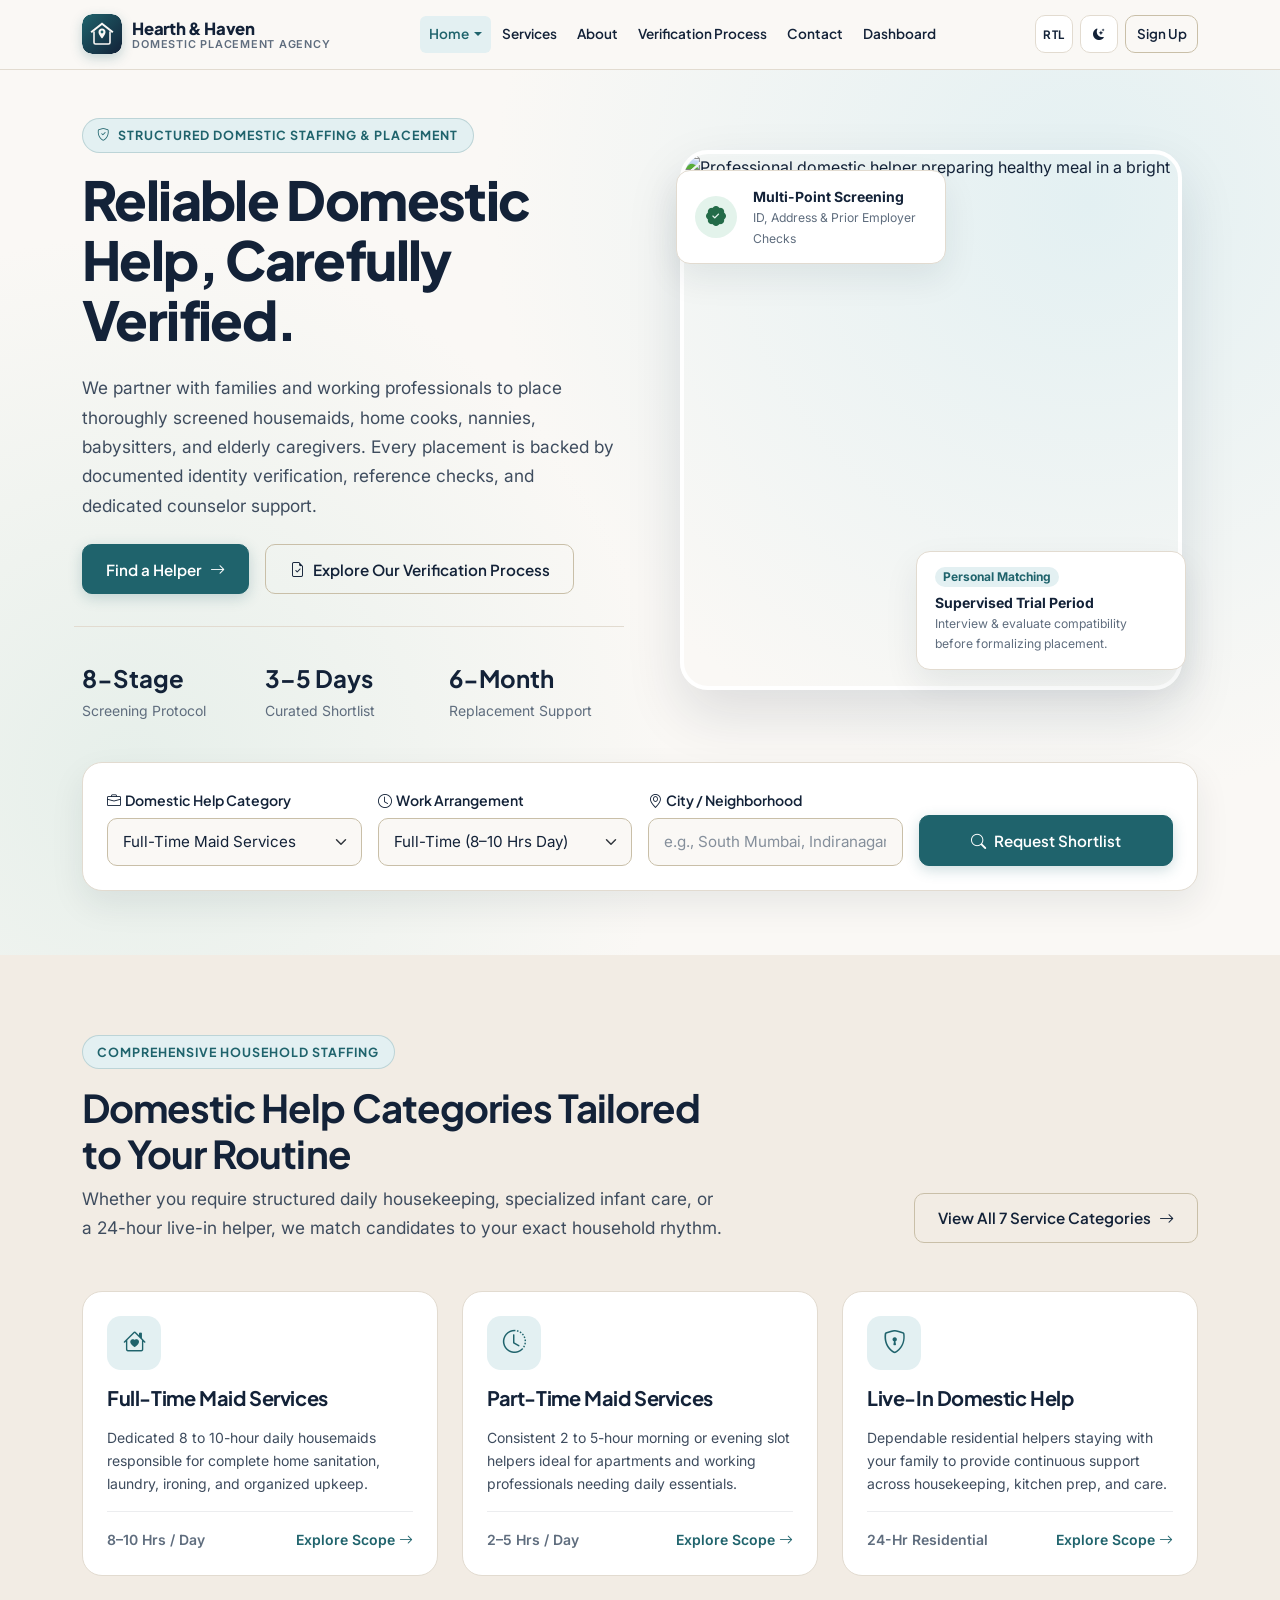
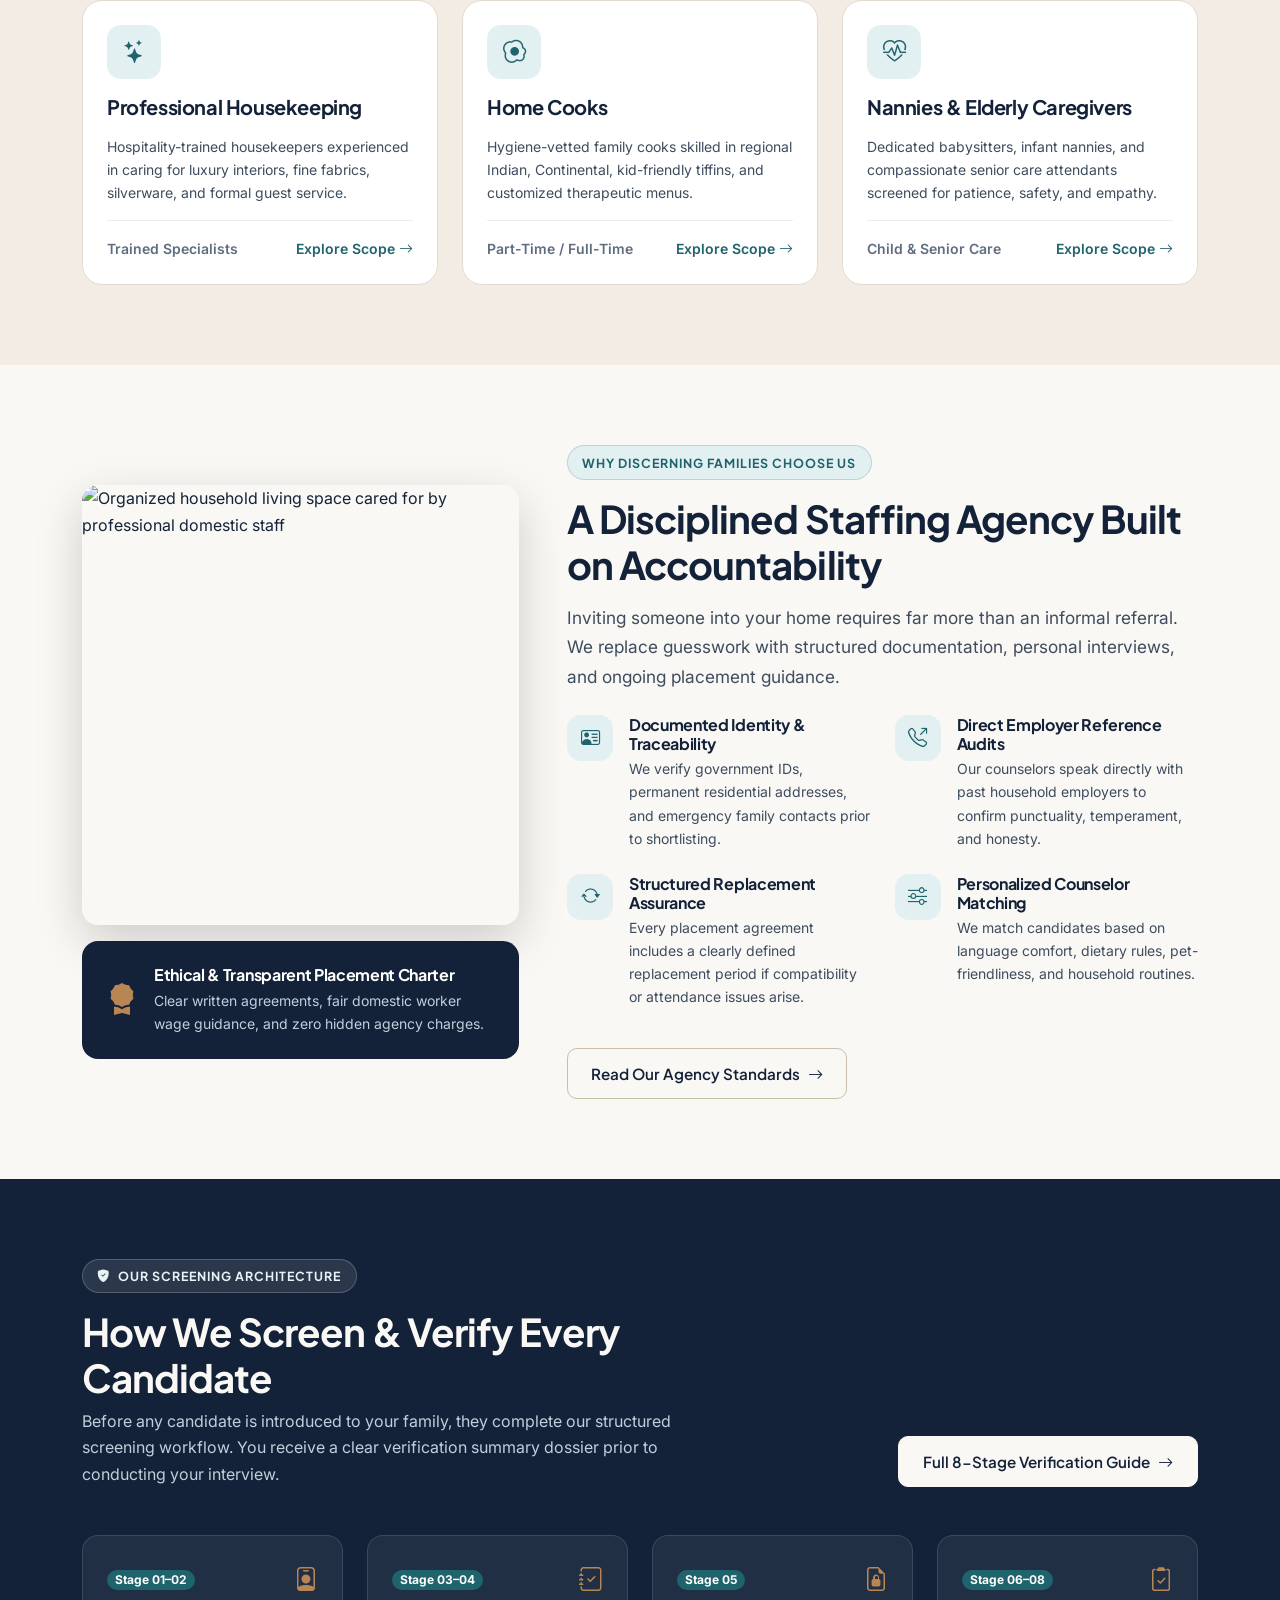
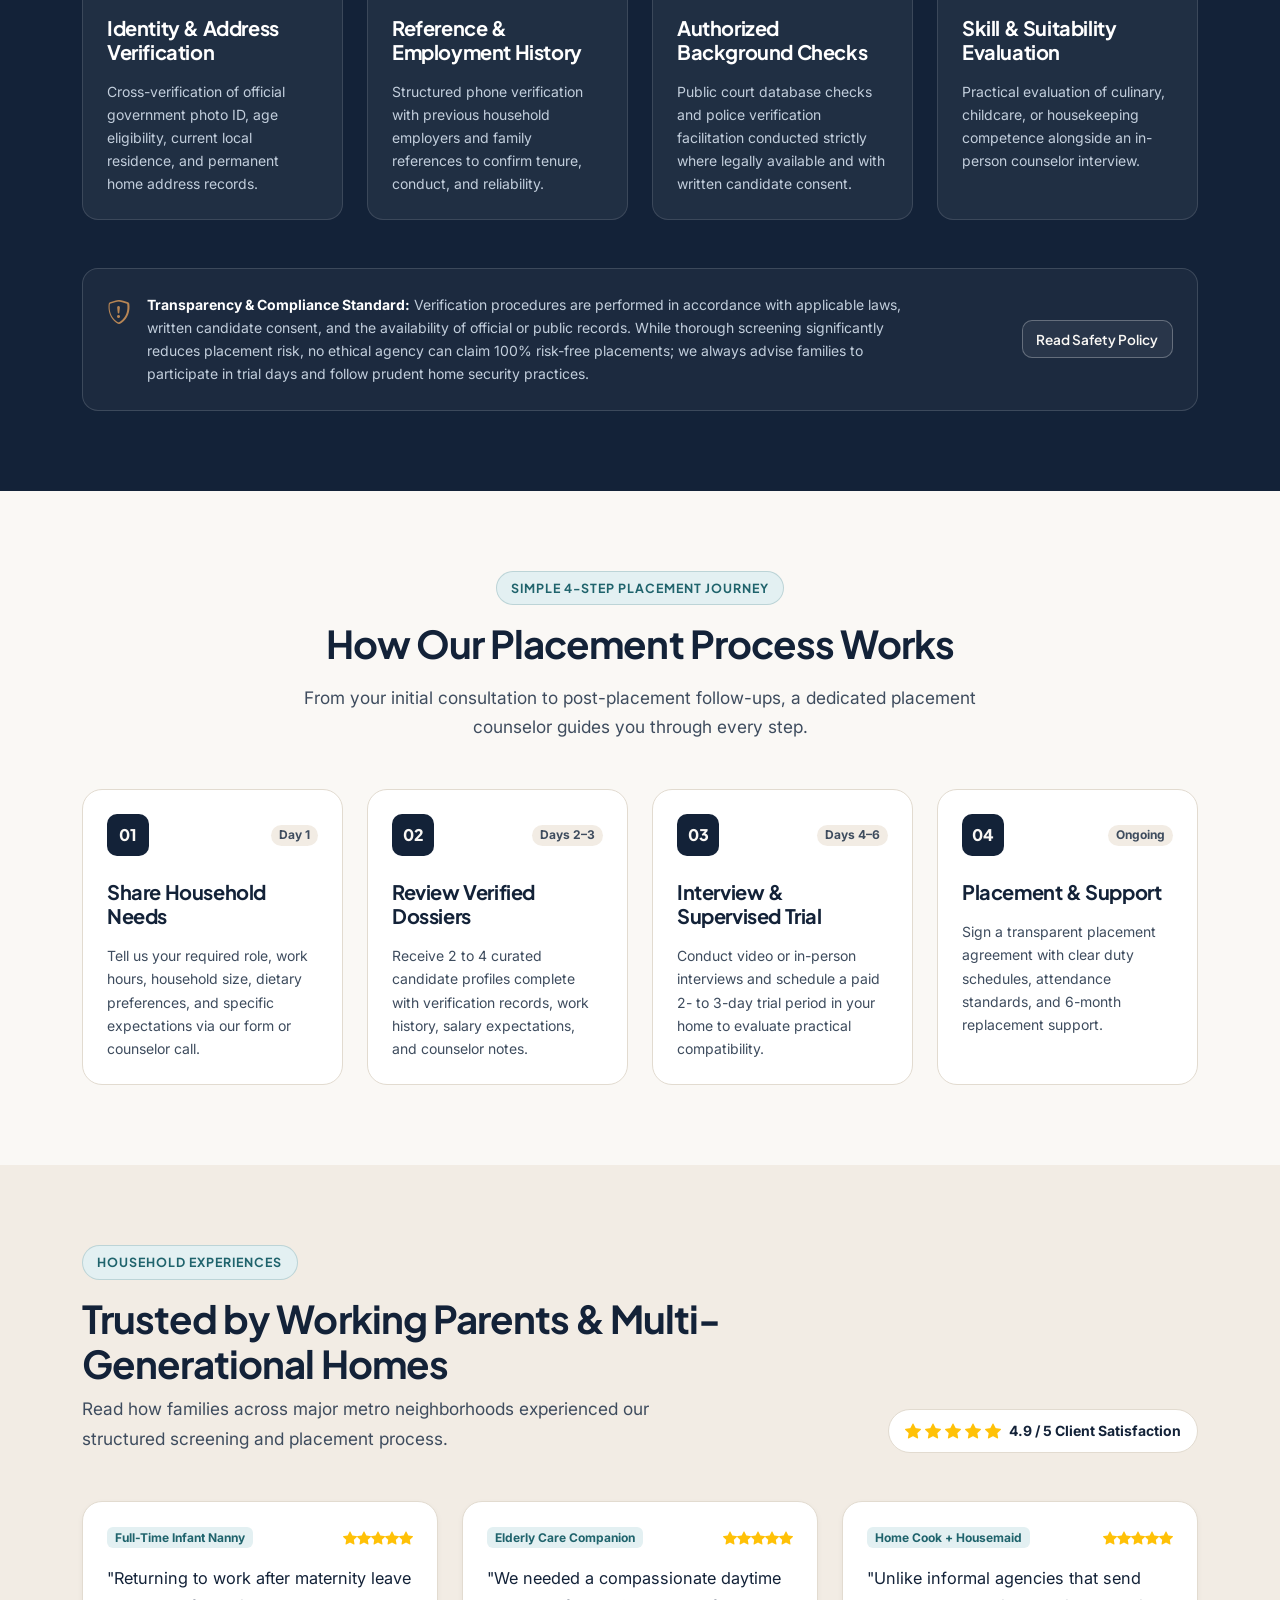
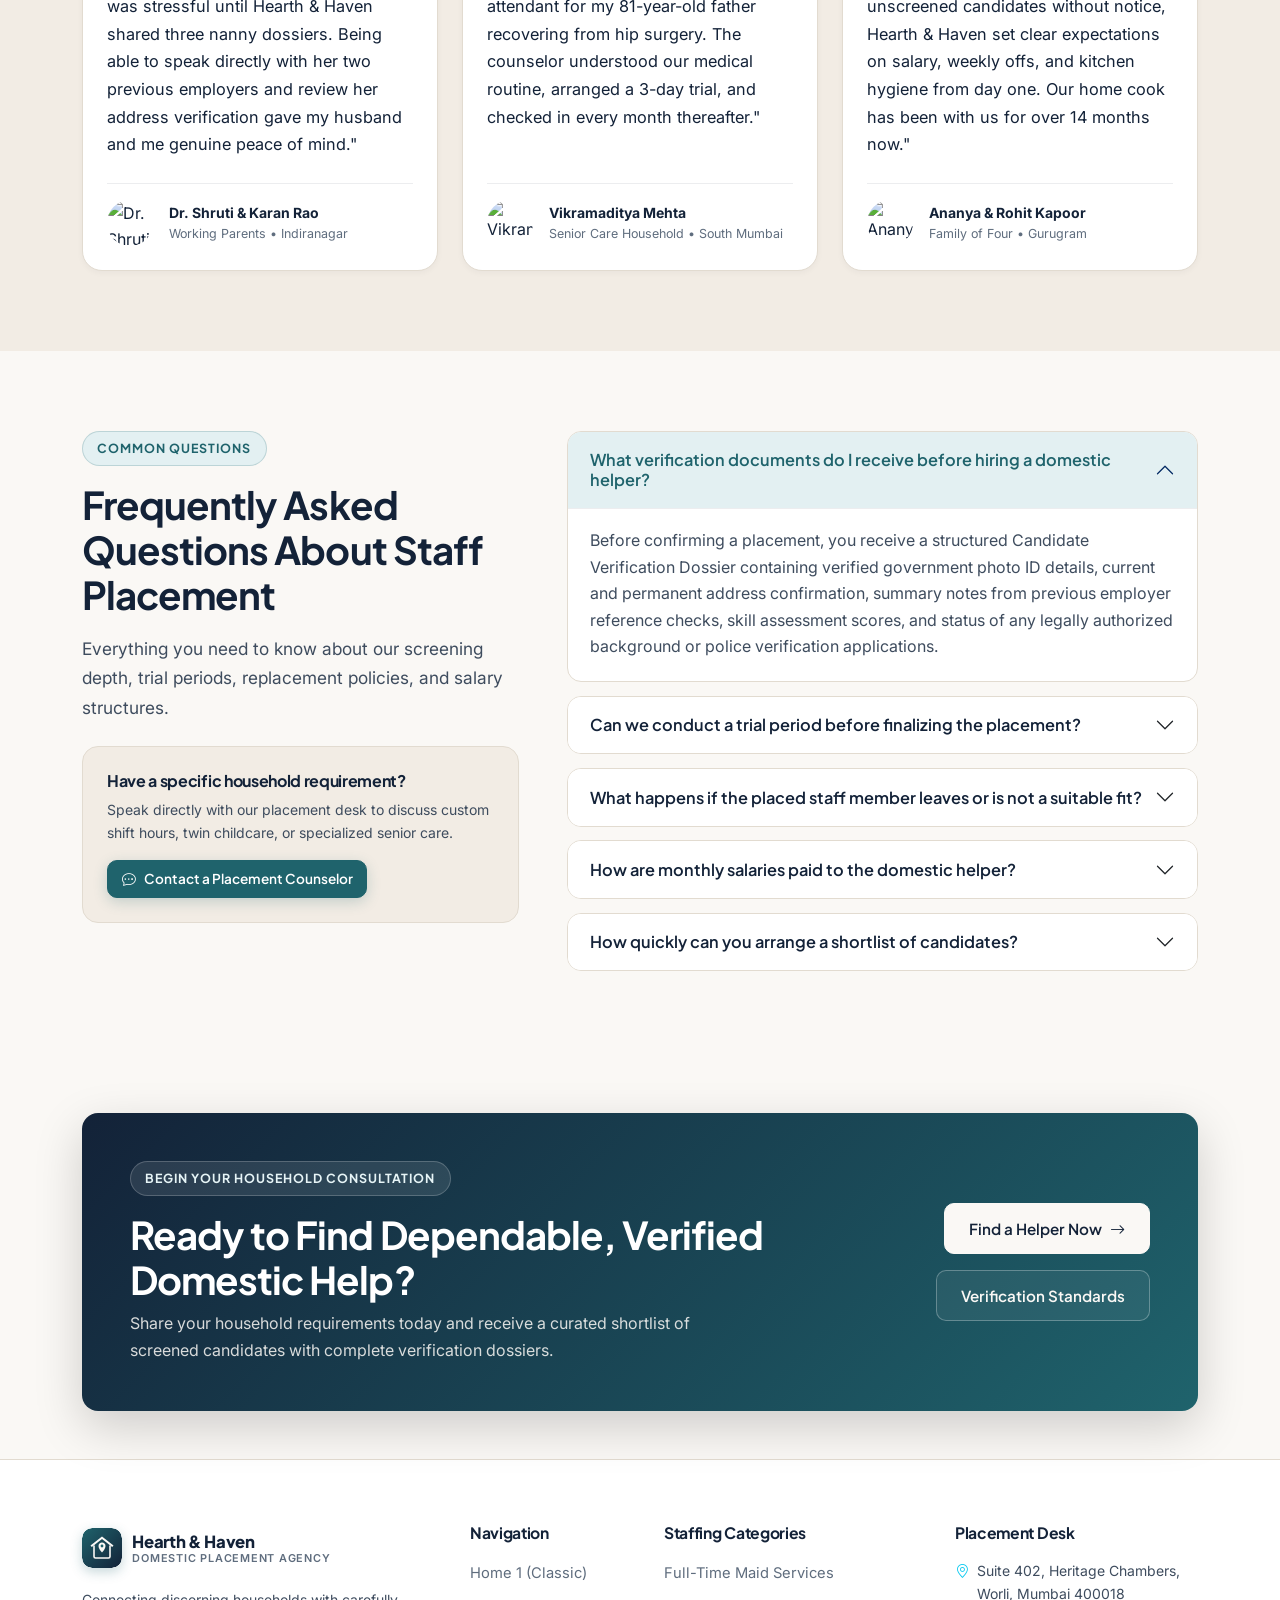
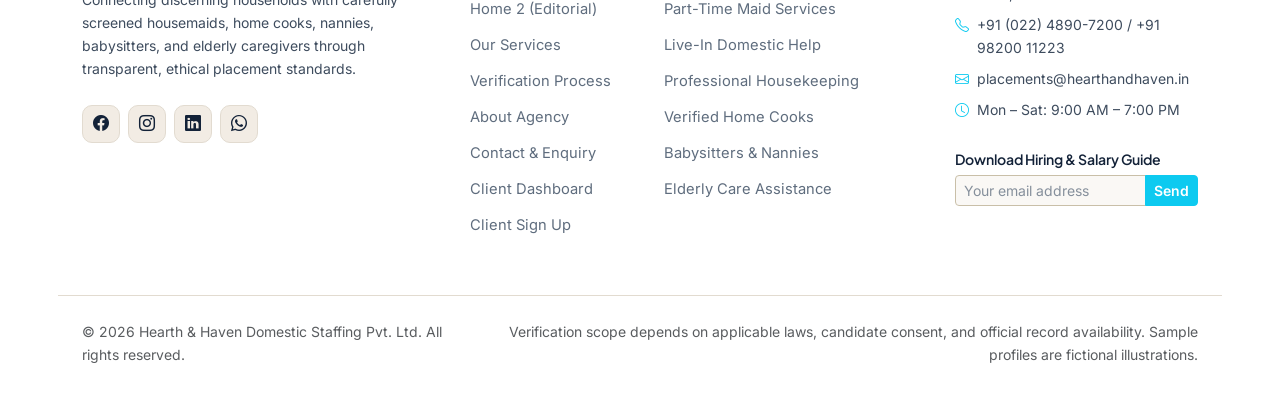
==== commit 7af29ca8: "Your commit message" ====
--- a/index.html
+++ b/index.html
@@ -1,14 +1,16 @@
 <!DOCTYPE html>
 <html lang="en" data-theme="light">
+
 <head>
   <meta charset="UTF-8">
   <meta name="viewport" content="width=device-width, initial-scale=1.0">
   <title>Hearth &amp; Haven | Reliable Domestic Help &amp; Verified Maid Placement Agency</title>
-  <meta name="description" content="Hearth & Haven is a premier domestic staffing agency placing thoroughly screened housemaids, home cooks, nannies, babysitters, and elderly caregivers for discerning households.">
+  <meta name="description"
+    content="Hearth & Haven is a premier domestic staffing agency placing thoroughly screened housemaids, home cooks, nannies, babysitters, and elderly caregivers for discerning households.">
 
   <!-- Pre-paint Theme & RTL Initialization -->
   <script>
-    (function() {
+    (function () {
       try {
         var saved = localStorage.getItem('hearth_haven_theme');
         if (saved === 'dark' || saved === 'light') {
@@ -18,7 +20,7 @@
         if (savedDir === 'rtl' || savedDir === 'ltr') {
           document.documentElement.setAttribute('dir', savedDir);
         }
-      } catch (e) {}
+      } catch (e) { }
     })();
   </script>
 
@@ -28,7 +30,9 @@
   <!-- Google Fonts (Plus Jakarta Sans & Inter) -->
   <link rel="preconnect" href="https://fonts.googleapis.com">
   <link rel="preconnect" href="https://fonts.gstatic.com" crossorigin>
-  <link href="https://fonts.googleapis.com/css2?family=Inter:wght@400;500;600&family=Plus+Jakarta+Sans:wght@600;700;800&display=swap" rel="stylesheet">
+  <link
+    href="https://fonts.googleapis.com/css2?family=Inter:wght@400;500;600&family=Plus+Jakarta+Sans:wght@600;700;800&display=swap"
+    rel="stylesheet">
 
   <!-- Bootstrap 5.3 CSS & Bootstrap Icons -->
   <link href="https://cdn.jsdelivr.net/npm/bootstrap@5.3.3/dist/css/bootstrap.min.css" rel="stylesheet">
@@ -37,6 +41,7 @@
   <!-- Custom Design System -->
   <link rel="stylesheet" href="assets/css/style.css">
 </head>
+
 <body>
 
   <!-- ========================================================================
@@ -47,7 +52,8 @@
       <div class="container">
         <!-- Brand Logo -->
         <a class="navbar-brand-wrap" href="index.html">
-          <span class="brand-mark"><img src="assets/images/favicon.svg" alt="Hearth &amp; Haven Logo" width="40" height="40"></span>
+          <span class="brand-mark"><img src="assets/images/favicon.svg" alt="Hearth &amp; Haven Logo" width="40"
+              height="40"></span>
           <span class="brand-text">
             <span class="brand-name">Hearth &amp; Haven</span>
             <span class="brand-tagline">Domestic Placement Agency</span>
@@ -56,7 +62,9 @@
 
         <!-- Mobile Toggle on Small & 1024px Screens (RTL & Theme kept inside menu) -->
         <div class="d-flex align-items-center gap-2 d-xl-none">
-          <button class="navbar-toggler-custom" type="button" data-bs-toggle="collapse" data-bs-target="#mainNavbarCollapse" aria-controls="mainNavbarCollapse" aria-expanded="false" aria-label="Toggle navigation">
+          <button class="navbar-toggler-custom" type="button" data-bs-toggle="collapse"
+            data-bs-target="#mainNavbarCollapse" aria-controls="mainNavbarCollapse" aria-expanded="false"
+            aria-label="Toggle navigation">
             <i class="bi bi-list fs-4"></i>
           </button>
         </div>
@@ -66,7 +74,8 @@
           <ul class="navbar-nav mx-auto">
             <!-- 1. Home Dropdown (Home 1 & Home 2) -->
             <li class="nav-item dropdown">
-              <a class="nav-link dropdown-toggle active" href="#" id="homeDropdown" role="button" data-bs-toggle="dropdown" aria-expanded="false">
+              <a class="nav-link dropdown-toggle active" href="#" id="homeDropdown" role="button"
+                data-bs-toggle="dropdown" aria-expanded="false">
                 Home
               </a>
               <ul class="dropdown-menu" aria-labelledby="homeDropdown">
@@ -108,7 +117,8 @@
 
           <!-- Right Actions on Desktop: RTL, Theme Toggle, Sign Up -->
           <div class="navbar-actions d-none d-xl-flex">
-            <button type="button" class="rtl-toggle-btn" data-rtl-toggle aria-label="Toggle RTL direction" title="Toggle RTL direction">RTL</button>
+            <button type="button" class="rtl-toggle-btn" data-rtl-toggle aria-label="Toggle RTL direction"
+              title="Toggle RTL direction">RTL</button>
             <button type="button" class="theme-toggle-btn" data-theme-toggle aria-label="Toggle color theme">
               <i class="bi bi-moon-stars-fill"></i>
             </button>
@@ -118,7 +128,8 @@
           <!-- Mobile Hamburger Bottom Bar: RTL, Theme & Sign Up inside menu for Mobile & 1024px -->
           <div class="mobile-nav-actions d-xl-none mt-3 pt-3 d-flex align-items-center justify-content-between gap-2">
             <div class="d-flex align-items-center gap-2">
-              <button type="button" class="rtl-toggle-btn" data-rtl-toggle aria-label="Toggle RTL direction" title="Toggle RTL direction">RTL</button>
+              <button type="button" class="rtl-toggle-btn" data-rtl-toggle aria-label="Toggle RTL direction"
+                title="Toggle RTL direction">RTL</button>
               <button type="button" class="theme-toggle-btn" data-theme-toggle aria-label="Toggle color theme">
                 <i class="bi bi-moon-stars-fill"></i>
               </button>
@@ -145,7 +156,9 @@
             </div>
             <h1 class="display-hero mb-4">Reliable Domestic Help, Carefully Verified.</h1>
             <p class="section-subtitle mb-4">
-              We partner with families and working professionals to place thoroughly screened housemaids, home cooks, nannies, babysitters, and elderly caregivers. Every placement is backed by documented identity verification, reference checks, and dedicated counselor support.
+              We partner with families and working professionals to place thoroughly screened housemaids, home cooks,
+              nannies, babysitters, and elderly caregivers. Every placement is backed by documented identity
+              verification, reference checks, and dedicated counselor support.
             </p>
 
             <!-- Primary & Secondary CTAs -->
@@ -163,15 +176,18 @@
             <!-- Trust Metrics Strip -->
             <div class="row g-3 pt-3 border-top" style="border-color: var(--border-color) !important;">
               <div class="col-4">
-                <div class="fw-bold fs-4" style="font-family: var(--font-heading); color: var(--text-primary);">8-Stage</div>
+                <div class="fw-bold fs-4" style="font-family: var(--font-heading); color: var(--text-primary);">8-Stage
+                </div>
                 <div class="small" style="color: var(--text-muted);">Screening Protocol</div>
               </div>
               <div class="col-4">
-                <div class="fw-bold fs-4" style="font-family: var(--font-heading); color: var(--text-primary);">3–5 Days</div>
+                <div class="fw-bold fs-4" style="font-family: var(--font-heading); color: var(--text-primary);">3–5 Days
+                </div>
                 <div class="small" style="color: var(--text-muted);">Curated Shortlist</div>
               </div>
               <div class="col-4">
-                <div class="fw-bold fs-4" style="font-family: var(--font-heading); color: var(--text-primary);">6-Month</div>
+                <div class="fw-bold fs-4" style="font-family: var(--font-heading); color: var(--text-primary);">6-Month
+                </div>
                 <div class="small" style="color: var(--text-muted);">Replacement Support</div>
               </div>
             </div>
@@ -183,28 +199,33 @@
               <!-- Floating Badge Top Left -->
               <div class="hero-floating-card card-top-left">
                 <div class="d-flex align-items-center gap-3">
-                  <div class="rounded-circle d-flex align-items-center justify-content-center flex-shrink-0" style="width: 42px; height: 42px; background-color: var(--verified-bg); color: var(--verified-green);">
+                  <div class="rounded-circle d-flex align-items-center justify-content-center flex-shrink-0"
+                    style="width: 42px; height: 42px; background-color: var(--verified-bg); color: var(--verified-green);">
                     <i class="bi bi-patch-check-fill fs-5"></i>
                   </div>
                   <div>
                     <div class="fw-bold small" style="color: var(--text-primary);">Multi-Point Screening</div>
-                    <div class="small" style="font-size: 0.76rem; color: var(--text-muted);">ID, Address &amp; Prior Employer Checks</div>
+                    <div class="small" style="font-size: 0.76rem; color: var(--text-muted);">ID, Address &amp; Prior
+                      Employer Checks</div>
                   </div>
                 </div>
               </div>
 
               <!-- Main Authentic Photograph -->
               <div class="hero-image-frame">
-                <img src="https://images.unsplash.com/photo-1556911220-e15b29be8c8f?auto=format&fit=crop&w=1000&q=80" alt="Professional domestic helper preparing healthy meal in a bright welcoming family kitchen">
+                <img src="https://images.unsplash.com/photo-1556911220-e15b29be8c8f?auto=format&fit=crop&w=1000&q=80"
+                  alt="Professional domestic helper preparing healthy meal in a bright welcoming family kitchen">
               </div>
 
               <!-- Floating Badge Bottom Right -->
               <div class="hero-floating-card card-bottom-right">
                 <div class="d-flex align-items-center gap-2 mb-1">
-                  <span class="badge rounded-pill" style="background-color: var(--bg-teal-soft); color: var(--accent-teal);">Personal Matching</span>
+                  <span class="badge rounded-pill"
+                    style="background-color: var(--bg-teal-soft); color: var(--accent-teal);">Personal Matching</span>
                 </div>
                 <div class="fw-bold small" style="color: var(--text-primary);">Supervised Trial Period</div>
-                <div class="small" style="font-size: 0.76rem; color: var(--text-muted);">Interview &amp; evaluate compatibility before formalizing placement.</div>
+                <div class="small" style="font-size: 0.76rem; color: var(--text-muted);">Interview &amp; evaluate
+                  compatibility before formalizing placement.</div>
               </div>
             </div>
           </div>
@@ -215,7 +236,8 @@
           <form class="js-quick-finder-form" aria-label="Quick Helper Requirement Finder">
             <div class="row g-3 align-items-end">
               <div class="col-md-4 col-lg-3">
-                <label for="quickCategory" class="form-label"><i class="bi bi-briefcase me-1"></i>Domestic Help Category</label>
+                <label for="quickCategory" class="form-label"><i class="bi bi-briefcase me-1"></i>Domestic Help
+                  Category</label>
                 <select id="quickCategory" name="category" class="form-select">
                   <option value="Full-Time Maid Services">Full-Time Maid Services</option>
                   <option value="Part-Time Maid Services">Part-Time Maid Services</option>
@@ -235,8 +257,10 @@
                 </select>
               </div>
               <div class="col-md-4 col-lg-3">
-                <label for="quickLocation" class="form-label"><i class="bi bi-geo-alt me-1"></i>City / Neighborhood</label>
-                <input type="text" id="quickLocation" name="location" class="form-control" placeholder="e.g., South Mumbai, Indiranagar">
+                <label for="quickLocation" class="form-label"><i class="bi bi-geo-alt me-1"></i>City /
+                  Neighborhood</label>
+                <input type="text" id="quickLocation" name="location" class="form-control"
+                  placeholder="e.g., South Mumbai, Indiranagar">
               </div>
               <div class="col-lg-3">
                 <button type="submit" class="btn-brand w-100">
@@ -250,301 +274,7 @@
       </div>
     </section>
 
-    <!-- ======================================================================
-         2. FEATURED VERIFIED STAFF PROFILES (CLEARLY IDENTIFIED SAMPLE PROFILES)
-         ====================================================================== -->
-    <section class="section-py" id="sample-profiles">
-      <div class="container">
-        <div class="row align-items-end justify-content-between mb-4 g-3">
-          <div class="col-lg-7">
-            <span class="eyebrow-badge">Candidate Presentation Standard</span>
-            <h2 class="section-title mb-2">Featured Sample Staff Profiles</h2>
-            <p class="section-subtitle mb-0">
-              Explore how we document candidate experience, verified credentials, language fluency, and household skills before arranging family interviews.
-            </p>
-          </div>
-          <div class="col-lg-5">
-            <!-- Category Filter Pills -->
-            <div class="d-flex flex-wrap gap-2 justify-content-lg-end" role="group" aria-label="Filter sample profiles">
-              <button type="button" class="profile-filter-btn active" data-profile-filter="all">All Roles</button>
-              <button type="button" class="profile-filter-btn" data-profile-filter="maid">Maids &amp; Housekeeping</button>
-              <button type="button" class="profile-filter-btn" data-profile-filter="cook">Home Cooks</button>
-              <button type="button" class="profile-filter-btn" data-profile-filter="nanny">Nannies</button>
-              <button type="button" class="profile-filter-btn" data-profile-filter="elderly">Elderly Care</button>
-            </div>
-          </div>
-        </div>
-
-        <!-- Mandatory Transparency Notice for Sample Profiles -->
-        <div class="sample-disclaimer-banner mb-5">
-          <i class="bi bi-info-circle-fill fs-5" style="color: var(--accent-warm);"></i>
-          <div>
-            <strong>Illustrative Sample Profiles:</strong> All profiles displayed below are <em>clearly identified fictional sample candidates</em> created to demonstrate our verification dossier format. Actual candidate dossiers are shared privately with registered families after an initial requirement consultation.
-          </div>
-        </div>
-
-        <!-- Sample Profiles Grid -->
-        <div class="row g-4">
-          <!-- Profile 1: Housemaid -->
-          <div class="col-md-6 col-lg-4" data-profile-category="maid">
-            <article class="staff-card">
-              <div class="staff-card-media">
-                <img src="https://images.unsplash.com/photo-1573496359142-b8d87734a5a2?auto=format&fit=crop&w=700&q=80" alt="Meera Nair — Fictional sample profile for Senior Full-Time Housemaid">
-                <span class="sample-profile-pill">Fictional Sample Profile</span>
-                <span class="availability-pill"><i class="bi bi-circle-fill" style="font-size: 0.45rem;"></i> Full-Time / Live-In</span>
-              </div>
-              <div class="staff-card-body">
-                <div class="d-flex justify-content-between align-items-start mb-1">
-                  <h3 class="h5 mb-0">Meera Nair <span class="fw-normal small" style="color: var(--text-muted);">(36 yrs)</span></h3>
-                  <span class="badge rounded-pill" style="background-color: var(--bg-teal-soft); color: var(--accent-teal);">8 Yrs Exp</span>
-                </div>
-                <p class="small fw-semibold mb-3" style="color: var(--accent-teal);">Senior Full-Time Housemaid &amp; Wardrobe Care</p>
-
-                <div class="verified-checks-row">
-                  <span class="verified-chip"><i class="bi bi-check2-circle"></i> ID Checked</span>
-                  <span class="verified-chip"><i class="bi bi-check2-circle"></i> Address Checked</span>
-                  <span class="verified-chip"><i class="bi bi-check2-circle"></i> 2 References</span>
-                </div>
-
-                <p class="small mb-3">
-                  Experienced in structured daily housekeeping for 3–5 BHK residences, delicate garment care, steam ironing, and organized pantry upkeep.
-                </p>
-
-                <div class="d-flex flex-wrap gap-1 mb-4 mt-auto">
-                  <span class="skill-tag">Deep Upkeep</span>
-                  <span class="skill-tag">Fine Laundry</span>
-                  <span class="skill-tag">English &amp; Hindi</span>
-                </div>
-
-                <div class="d-flex gap-2 pt-3 border-top" style="border-color: var(--border-subtle) !important;">
-                  <button type="button" class="btn-outline-brand btn-sm flex-grow-1 py-2" data-dossier-id="meera-nair">
-                    <i class="bi bi-file-text"></i> Sample Dossier
-                  </button>
-                  <a href="contact.html?category=Full-Time+Maid+Services&schedule=Full-Time+(Day+Shift)#enquiry-form" class="btn-brand btn-sm flex-grow-1 py-2">
-                    Request Similar
-                  </a>
-                </div>
-              </div>
-            </article>
-          </div>
-
-          <!-- Profile 2: Home Cook -->
-          <div class="col-md-6 col-lg-4" data-profile-category="cook">
-            <article class="staff-card">
-              <div class="staff-card-media">
-                <img src="https://images.unsplash.com/photo-1556910103-1c02745aae4d?auto=format&fit=crop&w=700&q=80" alt="Rajesh Sharma — Fictional sample profile for Family Home Cook">
-                <span class="sample-profile-pill">Fictional Sample Profile</span>
-                <span class="availability-pill"><i class="bi bi-circle-fill" style="font-size: 0.45rem;"></i> Full-Time / Part-Time</span>
-              </div>
-              <div class="staff-card-body">
-                <div class="d-flex justify-content-between align-items-start mb-1">
-                  <h3 class="h5 mb-0">Rajesh Sharma <span class="fw-normal small" style="color: var(--text-muted);">(41 yrs)</span></h3>
-                  <span class="badge rounded-pill" style="background-color: var(--bg-teal-soft); color: var(--accent-teal);">11 Yrs Exp</span>
-                </div>
-                <p class="small fw-semibold mb-3" style="color: var(--accent-teal);">Family Home Cook (Multi-Cuisine &amp; Healthy Diets)</p>
-
-                <div class="verified-checks-row">
-                  <span class="verified-chip"><i class="bi bi-check2-circle"></i> ID Checked</span>
-                  <span class="verified-chip"><i class="bi bi-check2-circle"></i> 3 References</span>
-                  <span class="verified-chip"><i class="bi bi-check2-circle"></i> Hygiene Tested</span>
-                </div>
-
-                <p class="small mb-3">
-                  Prepares balanced North &amp; South Indian, Continental, and low-sodium diabetic-friendly family meals with strict kitchen hygiene and menu planning.
-                </p>
-
-                <div class="d-flex flex-wrap gap-1 mb-4 mt-auto">
-                  <span class="skill-tag">Multi-Cuisine</span>
-                  <span class="skill-tag">Meal Prep</span>
-                  <span class="skill-tag">Kitchen Hygiene</span>
-                </div>
-
-                <div class="d-flex gap-2 pt-3 border-top" style="border-color: var(--border-subtle) !important;">
-                  <button type="button" class="btn-outline-brand btn-sm flex-grow-1 py-2" data-dossier-id="rajesh-sharma">
-                    <i class="bi bi-file-text"></i> Sample Dossier
-                  </button>
-                  <a href="contact.html?category=Home+Cooks&schedule=Part-Time+(Morning+/+Evening)#enquiry-form" class="btn-brand btn-sm flex-grow-1 py-2">
-                    Request Similar
-                  </a>
-                </div>
-              </div>
-            </article>
-          </div>
-
-          <!-- Profile 3: Babysitter & Nanny -->
-          <div class="col-md-6 col-lg-4" data-profile-category="nanny">
-            <article class="staff-card">
-              <div class="staff-card-media">
-                <img src="https://images.unsplash.com/photo-1544005313-94ddf0286df2?auto=format&fit=crop&w=700&q=80" alt="Anita Desai — Fictional sample profile for Infant and Toddler Nanny">
-                <span class="sample-profile-pill">Fictional Sample Profile</span>
-                <span class="availability-pill"><i class="bi bi-circle-fill" style="font-size: 0.45rem;"></i> Full-Time / Live-In</span>
-              </div>
-              <div class="staff-card-body">
-                <div class="d-flex justify-content-between align-items-start mb-1">
-                  <h3 class="h5 mb-0">Anita Desai <span class="fw-normal small" style="color: var(--text-muted);">(33 yrs)</span></h3>
-                  <span class="badge rounded-pill" style="background-color: var(--bg-teal-soft); color: var(--accent-teal);">7 Yrs Exp</span>
-                </div>
-                <p class="small fw-semibold mb-3" style="color: var(--accent-teal);">Infant &amp; Toddler Nanny (Childcare Specialist)</p>
-
-                <div class="verified-checks-row">
-                  <span class="verified-chip"><i class="bi bi-check2-circle"></i> ID &amp; Address</span>
-                  <span class="verified-chip"><i class="bi bi-check2-circle"></i> Childcare Refs</span>
-                  <span class="verified-chip"><i class="bi bi-check2-circle"></i> First-Aid Aware</span>
-                </div>
-
-                <p class="small mb-3">
-                  Warm, attentive caregiver skilled in infant bottle sterilization, weaning nutrition, nap schedules, creative screen-free play, and school drop-offs.
-                </p>
-
-                <div class="d-flex flex-wrap gap-1 mb-4 mt-auto">
-                  <span class="skill-tag">Infant Care</span>
-                  <span class="skill-tag">Early Play</span>
-                  <span class="skill-tag">English, Hindi, Marathi</span>
-                </div>
-
-                <div class="d-flex gap-2 pt-3 border-top" style="border-color: var(--border-subtle) !important;">
-                  <button type="button" class="btn-outline-brand btn-sm flex-grow-1 py-2" data-dossier-id="anita-desai">
-                    <i class="bi bi-file-text"></i> Sample Dossier
-                  </button>
-                  <a href="contact.html?category=Babysitters+and+Nannies&schedule=Full-Time+(Day+Shift)#enquiry-form" class="btn-brand btn-sm flex-grow-1 py-2">
-                    Request Similar
-                  </a>
-                </div>
-              </div>
-            </article>
-          </div>
-
-          <!-- Profile 4: Elderly Caregiver -->
-          <div class="col-md-6 col-lg-4" data-profile-category="elderly">
-            <article class="staff-card">
-              <div class="staff-card-media">
-                <img src="https://images.unsplash.com/photo-1507003211169-0a1dd7228f2d?auto=format&fit=crop&w=700&q=80" alt="Samuel Thomas — Fictional sample profile for Elderly Caregiver">
-                <span class="sample-profile-pill">Fictional Sample Profile</span>
-                <span class="availability-pill"><i class="bi bi-circle-fill" style="font-size: 0.45rem;"></i> Day Shift / Live-In</span>
-              </div>
-              <div class="staff-card-body">
-                <div class="d-flex justify-content-between align-items-start mb-1">
-                  <h3 class="h5 mb-0">Samuel Thomas <span class="fw-normal small" style="color: var(--text-muted);">(39 yrs)</span></h3>
-                  <span class="badge rounded-pill" style="background-color: var(--bg-teal-soft); color: var(--accent-teal);">9 Yrs Exp</span>
-                </div>
-                <p class="small fw-semibold mb-3" style="color: var(--accent-teal);">Elderly Caregiver &amp; Mobility Companion</p>
-
-                <div class="verified-checks-row">
-                  <span class="verified-chip"><i class="bi bi-check2-circle"></i> ID Checked</span>
-                  <span class="verified-chip"><i class="bi bi-check2-circle"></i> Elder Care Refs</span>
-                  <span class="verified-chip"><i class="bi bi-check2-circle"></i> Mobility Trained</span>
-                </div>
-
-                <p class="small mb-3">
-                  Patient, respectful senior care companion assisting with daily walks, timely medication reminders, physiotherapy routines, and clinic visits.
-                </p>
-
-                <div class="d-flex flex-wrap gap-1 mb-4 mt-auto">
-                  <span class="skill-tag">Mobility Support</span>
-                  <span class="skill-tag">Routine Vitals</span>
-                  <span class="skill-tag">English, Hindi, Tamil</span>
-                </div>
-
-                <div class="d-flex gap-2 pt-3 border-top" style="border-color: var(--border-subtle) !important;">
-                  <button type="button" class="btn-outline-brand btn-sm flex-grow-1 py-2" data-dossier-id="samuel-thomas">
-                    <i class="bi bi-file-text"></i> Sample Dossier
-                  </button>
-                  <a href="contact.html?category=Elderly+Care+Assistance&schedule=Live-In+(24-Hour+Support)#enquiry-form" class="btn-brand btn-sm flex-grow-1 py-2">
-                    Request Similar
-                  </a>
-                </div>
-              </div>
-            </article>
-          </div>
-
-          <!-- Profile 5: Live-In Domestic Help -->
-          <div class="col-md-6 col-lg-4" data-profile-category="maid">
-            <article class="staff-card">
-              <div class="staff-card-media">
-                <img src="https://images.unsplash.com/photo-1567532939604-b6b5b0db2604?auto=format&fit=crop&w=700&q=80" alt="Kavita Joshi — Fictional sample profile for Live-In Domestic Helper">
-                <span class="sample-profile-pill">Fictional Sample Profile</span>
-                <span class="availability-pill"><i class="bi bi-circle-fill" style="font-size: 0.45rem;"></i> 24-Hr Live-In</span>
-              </div>
-              <div class="staff-card-body">
-                <div class="d-flex justify-content-between align-items-start mb-1">
-                  <h3 class="h5 mb-0">Kavita Joshi <span class="fw-normal small" style="color: var(--text-muted);">(31 yrs)</span></h3>
-                  <span class="badge rounded-pill" style="background-color: var(--bg-teal-soft); color: var(--accent-teal);">6 Yrs Exp</span>
-                </div>
-                <p class="small fw-semibold mb-3" style="color: var(--accent-teal);">Live-In All-Round Domestic Helper</p>
-
-                <div class="verified-checks-row">
-                  <span class="verified-chip"><i class="bi bi-check2-circle"></i> Dual Address Check</span>
-                  <span class="verified-chip"><i class="bi bi-check2-circle"></i> Family Consent</span>
-                  <span class="verified-chip"><i class="bi bi-check2-circle"></i> Skill Assessed</span>
-                </div>
-
-                <p class="small mb-3">
-                  Supports working families with comprehensive daily cleaning, laundry, vegetable chopping, breakfast preparation, and evening household upkeep.
-                </p>
-
-                <div class="d-flex flex-wrap gap-1 mb-4 mt-auto">
-                  <span class="skill-tag">Live-In Support</span>
-                  <span class="skill-tag">Kitchen Prep</span>
-                  <span class="skill-tag">Daily Cleaning</span>
-                </div>
-
-                <div class="d-flex gap-2 pt-3 border-top" style="border-color: var(--border-subtle) !important;">
-                  <button type="button" class="btn-outline-brand btn-sm flex-grow-1 py-2" data-dossier-id="kavita-joshi">
-                    <i class="bi bi-file-text"></i> Sample Dossier
-                  </button>
-                  <a href="contact.html?category=Live-In+Domestic+Help&schedule=Live-In+(24-Hour+Support)#enquiry-form" class="btn-brand btn-sm flex-grow-1 py-2">
-                    Request Similar
-                  </a>
-                </div>
-              </div>
-            </article>
-          </div>
-
-          <!-- Profile 6: Executive Housekeeping -->
-          <div class="col-md-6 col-lg-4" data-profile-category="maid">
-            <article class="staff-card">
-              <div class="staff-card-media">
-                <img src="https://images.unsplash.com/photo-1580489944761-15a19d654956?auto=format&fit=crop&w=700&q=80" alt="Elena Fernandes — Fictional sample profile for Executive Housekeeper">
-                <span class="sample-profile-pill">Fictional Sample Profile</span>
-                <span class="availability-pill"><i class="bi bi-circle-fill" style="font-size: 0.45rem;"></i> Full-Time Day</span>
-              </div>
-              <div class="staff-card-body">
-                <div class="d-flex justify-content-between align-items-start mb-1">
-                  <h3 class="h5 mb-0">Elena Fernandes <span class="fw-normal small" style="color: var(--text-muted);">(38 yrs)</span></h3>
-                  <span class="badge rounded-pill" style="background-color: var(--bg-teal-soft); color: var(--accent-teal);">10 Yrs Exp</span>
-                </div>
-                <p class="small fw-semibold mb-3" style="color: var(--accent-teal);">Executive Housekeeper &amp; Fine Residence Care</p>
-
-                <div class="verified-checks-row">
-                  <span class="verified-chip"><i class="bi bi-check2-circle"></i> ID &amp; Address</span>
-                  <span class="verified-chip"><i class="bi bi-check2-circle"></i> Estate Refs</span>
-                  <span class="verified-chip"><i class="bi bi-check2-circle"></i> Surface Care</span>
-                </div>
-
-                <p class="small mb-3">
-                  Trained in hospitality-grade housekeeping, delicate marble/wood care, table setting, linen organization, and managing household inventories.
-                </p>
-
-                <div class="d-flex flex-wrap gap-1 mb-4 mt-auto">
-                  <span class="skill-tag">Fine Surfaces</span>
-                  <span class="skill-tag">Table Service</span>
-                  <span class="skill-tag">English &amp; Hindi</span>
-                </div>
-
-                <div class="d-flex gap-2 pt-3 border-top" style="border-color: var(--border-subtle) !important;">
-                  <button type="button" class="btn-outline-brand btn-sm flex-grow-1 py-2" data-dossier-id="elena-fernandes">
-                    <i class="bi bi-file-text"></i> Sample Dossier
-                  </button>
-                  <a href="contact.html?category=Professional+Housekeeping&schedule=Full-Time+(Day+Shift)#enquiry-form" class="btn-brand btn-sm flex-grow-1 py-2">
-                    Request Similar
-                  </a>
-                </div>
-              </div>
-            </article>
-          </div>
-        </div>
-      </div>
-    </section>
+
 
     <!-- ======================================================================
          3. DOMESTIC HELP CATEGORIES OVERVIEW
@@ -556,7 +286,8 @@
             <span class="eyebrow-badge">Comprehensive Household Staffing</span>
             <h2 class="section-title mb-2">Domestic Help Categories Tailored to Your Routine</h2>
             <p class="section-subtitle mb-0">
-              Whether you require structured daily housekeeping, specialized infant care, or a 24-hour live-in helper, we match candidates to your exact household rhythm.
+              Whether you require structured daily housekeeping, specialized infant care, or a 24-hour live-in helper,
+              we match candidates to your exact household rhythm.
             </p>
           </div>
           <div class="col-lg-4 text-lg-end mt-3 mt-lg-0">
@@ -574,11 +305,14 @@
               <div class="category-icon-box"><i class="bi bi-house-heart"></i></div>
               <h3 class="h5">Full-Time Maid Services</h3>
               <p class="small mb-3">
-                Dedicated 8 to 10-hour daily housemaids responsible for complete home sanitation, laundry, ironing, and organized upkeep.
-              </p>
-              <div class="mt-auto pt-3 border-top d-flex justify-content-between align-items-center" style="border-color: var(--border-subtle) !important;">
+                Dedicated 8 to 10-hour daily housemaids responsible for complete home sanitation, laundry, ironing, and
+                organized upkeep.
+              </p>
+              <div class="mt-auto pt-3 border-top d-flex justify-content-between align-items-center"
+                style="border-color: var(--border-subtle) !important;">
                 <span class="small fw-semibold" style="color: var(--text-muted);">8–10 Hrs / Day</span>
-                <a href="services.html#full-time-maid" class="fw-semibold small">Explore Scope <i class="bi bi-arrow-right"></i></a>
+                <a href="services.html#full-time-maid" class="fw-semibold small">Explore Scope <i
+                    class="bi bi-arrow-right"></i></a>
               </div>
             </div>
           </div>
@@ -589,11 +323,14 @@
               <div class="category-icon-box"><i class="bi bi-clock-history"></i></div>
               <h3 class="h5">Part-Time Maid Services</h3>
               <p class="small mb-3">
-                Consistent 2 to 5-hour morning or evening slot helpers ideal for apartments and working professionals needing daily essentials.
-              </p>
-              <div class="mt-auto pt-3 border-top d-flex justify-content-between align-items-center" style="border-color: var(--border-subtle) !important;">
+                Consistent 2 to 5-hour morning or evening slot helpers ideal for apartments and working professionals
+                needing daily essentials.
+              </p>
+              <div class="mt-auto pt-3 border-top d-flex justify-content-between align-items-center"
+                style="border-color: var(--border-subtle) !important;">
                 <span class="small fw-semibold" style="color: var(--text-muted);">2–5 Hrs / Day</span>
-                <a href="services.html#part-time-maid" class="fw-semibold small">Explore Scope <i class="bi bi-arrow-right"></i></a>
+                <a href="services.html#part-time-maid" class="fw-semibold small">Explore Scope <i
+                    class="bi bi-arrow-right"></i></a>
               </div>
             </div>
           </div>
@@ -604,11 +341,14 @@
               <div class="category-icon-box"><i class="bi bi-shield-lock"></i></div>
               <h3 class="h5">Live-In Domestic Help</h3>
               <p class="small mb-3">
-                Dependable residential helpers staying with your family to provide continuous support across housekeeping, kitchen prep, and care.
-              </p>
-              <div class="mt-auto pt-3 border-top d-flex justify-content-between align-items-center" style="border-color: var(--border-subtle) !important;">
+                Dependable residential helpers staying with your family to provide continuous support across
+                housekeeping, kitchen prep, and care.
+              </p>
+              <div class="mt-auto pt-3 border-top d-flex justify-content-between align-items-center"
+                style="border-color: var(--border-subtle) !important;">
                 <span class="small fw-semibold" style="color: var(--text-muted);">24-Hr Residential</span>
-                <a href="services.html#live-in-help" class="fw-semibold small">Explore Scope <i class="bi bi-arrow-right"></i></a>
+                <a href="services.html#live-in-help" class="fw-semibold small">Explore Scope <i
+                    class="bi bi-arrow-right"></i></a>
               </div>
             </div>
           </div>
@@ -619,11 +359,14 @@
               <div class="category-icon-box"><i class="bi bi-stars"></i></div>
               <h3 class="h5">Professional Housekeeping</h3>
               <p class="small mb-3">
-                Hospitality-trained housekeepers experienced in caring for luxury interiors, fine fabrics, silverware, and formal guest service.
-              </p>
-              <div class="mt-auto pt-3 border-top d-flex justify-content-between align-items-center" style="border-color: var(--border-subtle) !important;">
+                Hospitality-trained housekeepers experienced in caring for luxury interiors, fine fabrics, silverware,
+                and formal guest service.
+              </p>
+              <div class="mt-auto pt-3 border-top d-flex justify-content-between align-items-center"
+                style="border-color: var(--border-subtle) !important;">
                 <span class="small fw-semibold" style="color: var(--text-muted);">Trained Specialists</span>
-                <a href="services.html#housekeeping" class="fw-semibold small">Explore Scope <i class="bi bi-arrow-right"></i></a>
+                <a href="services.html#housekeeping" class="fw-semibold small">Explore Scope <i
+                    class="bi bi-arrow-right"></i></a>
               </div>
             </div>
           </div>
@@ -634,11 +377,14 @@
               <div class="category-icon-box"><i class="bi bi-egg-fried"></i></div>
               <h3 class="h5">Home Cooks</h3>
               <p class="small mb-3">
-                Hygiene-vetted family cooks skilled in regional Indian, Continental, kid-friendly tiffins, and customized therapeutic menus.
-              </p>
-              <div class="mt-auto pt-3 border-top d-flex justify-content-between align-items-center" style="border-color: var(--border-subtle) !important;">
+                Hygiene-vetted family cooks skilled in regional Indian, Continental, kid-friendly tiffins, and
+                customized therapeutic menus.
+              </p>
+              <div class="mt-auto pt-3 border-top d-flex justify-content-between align-items-center"
+                style="border-color: var(--border-subtle) !important;">
                 <span class="small fw-semibold" style="color: var(--text-muted);">Part-Time / Full-Time</span>
-                <a href="services.html#home-cooks" class="fw-semibold small">Explore Scope <i class="bi bi-arrow-right"></i></a>
+                <a href="services.html#home-cooks" class="fw-semibold small">Explore Scope <i
+                    class="bi bi-arrow-right"></i></a>
               </div>
             </div>
           </div>
@@ -649,11 +395,14 @@
               <div class="category-icon-box"><i class="bi bi-heart-pulse"></i></div>
               <h3 class="h5">Nannies &amp; Elderly Caregivers</h3>
               <p class="small mb-3">
-                Dedicated babysitters, infant nannies, and compassionate senior care attendants screened for patience, safety, and empathy.
-              </p>
-              <div class="mt-auto pt-3 border-top d-flex justify-content-between align-items-center" style="border-color: var(--border-subtle) !important;">
+                Dedicated babysitters, infant nannies, and compassionate senior care attendants screened for patience,
+                safety, and empathy.
+              </p>
+              <div class="mt-auto pt-3 border-top d-flex justify-content-between align-items-center"
+                style="border-color: var(--border-subtle) !important;">
                 <span class="small fw-semibold" style="color: var(--text-muted);">Child &amp; Senior Care</span>
-                <a href="services.html#babysitters-nannies" class="fw-semibold small">Explore Scope <i class="bi bi-arrow-right"></i></a>
+                <a href="services.html#babysitters-nannies" class="fw-semibold small">Explore Scope <i
+                    class="bi bi-arrow-right"></i></a>
               </div>
             </div>
           </div>
@@ -669,13 +418,16 @@
         <div class="row align-items-center g-5">
           <div class="col-lg-5">
             <div class="position-relative">
-              <img src="https://images.unsplash.com/photo-1581578731548-c64695cc6952?auto=format&fit=crop&w=900&q=80" alt="Organized household living space cared for by professional domestic staff" class="rounded-4 shadow-lg w-100" style="object-fit: cover; min-height: 440px;">
+              <img src="https://images.unsplash.com/photo-1581578731548-c64695cc6952?auto=format&fit=crop&w=900&q=80"
+                alt="Organized household living space cared for by professional domestic staff"
+                class="rounded-4 shadow-lg w-100" style="object-fit: cover; min-height: 440px;">
               <div class="p-4 rounded-4 shadow-md mt-3" style="background-color: var(--bg-navy); color: #FAF8F5;">
                 <div class="d-flex align-items-center gap-3">
                   <i class="bi bi-award-fill fs-2" style="color: var(--accent-warm);"></i>
                   <div>
                     <h4 class="h6 mb-1 text-white">Ethical &amp; Transparent Placement Charter</h4>
-                    <p class="small mb-0" style="color: #C2CEDC;">Clear written agreements, fair domestic worker wage guidance, and zero hidden agency charges.</p>
+                    <p class="small mb-0" style="color: #C2CEDC;">Clear written agreements, fair domestic worker wage
+                      guidance, and zero hidden agency charges.</p>
                   </div>
                 </div>
               </div>
@@ -686,54 +438,63 @@
             <span class="eyebrow-badge">Why Discerning Families Choose Us</span>
             <h2 class="section-title mb-3">A Disciplined Staffing Agency Built on Accountability</h2>
             <p class="section-subtitle mb-4">
-              Inviting someone into your home requires far more than an informal referral. We replace guesswork with structured documentation, personal interviews, and ongoing placement guidance.
+              Inviting someone into your home requires far more than an informal referral. We replace guesswork with
+              structured documentation, personal interviews, and ongoing placement guidance.
             </p>
 
             <div class="row g-4">
               <div class="col-sm-6">
                 <div class="d-flex gap-3">
-                  <div class="category-icon-box flex-shrink-0 mb-0" style="width: 46px; height: 46px; font-size: 1.2rem;">
+                  <div class="category-icon-box flex-shrink-0 mb-0"
+                    style="width: 46px; height: 46px; font-size: 1.2rem;">
                     <i class="bi bi-person-vcard"></i>
                   </div>
                   <div>
                     <h3 class="h6 mb-1">Documented Identity &amp; Traceability</h3>
-                    <p class="small mb-0">We verify government IDs, permanent residential addresses, and emergency family contacts prior to shortlisting.</p>
+                    <p class="small mb-0">We verify government IDs, permanent residential addresses, and emergency
+                      family contacts prior to shortlisting.</p>
                   </div>
                 </div>
               </div>
 
               <div class="col-sm-6">
                 <div class="d-flex gap-3">
-                  <div class="category-icon-box flex-shrink-0 mb-0" style="width: 46px; height: 46px; font-size: 1.2rem;">
+                  <div class="category-icon-box flex-shrink-0 mb-0"
+                    style="width: 46px; height: 46px; font-size: 1.2rem;">
                     <i class="bi bi-telephone-outbound"></i>
                   </div>
                   <div>
                     <h3 class="h6 mb-1">Direct Employer Reference Audits</h3>
-                    <p class="small mb-0">Our counselors speak directly with past household employers to confirm punctuality, temperament, and honesty.</p>
+                    <p class="small mb-0">Our counselors speak directly with past household employers to confirm
+                      punctuality, temperament, and honesty.</p>
                   </div>
                 </div>
               </div>
 
               <div class="col-sm-6">
                 <div class="d-flex gap-3">
-                  <div class="category-icon-box flex-shrink-0 mb-0" style="width: 46px; height: 46px; font-size: 1.2rem;">
+                  <div class="category-icon-box flex-shrink-0 mb-0"
+                    style="width: 46px; height: 46px; font-size: 1.2rem;">
                     <i class="bi bi-arrow-repeat"></i>
                   </div>
                   <div>
                     <h3 class="h6 mb-1">Structured Replacement Assurance</h3>
-                    <p class="small mb-0">Every placement agreement includes a clearly defined replacement period if compatibility or attendance issues arise.</p>
+                    <p class="small mb-0">Every placement agreement includes a clearly defined replacement period if
+                      compatibility or attendance issues arise.</p>
                   </div>
                 </div>
               </div>
 
               <div class="col-sm-6">
                 <div class="d-flex gap-3">
-                  <div class="category-icon-box flex-shrink-0 mb-0" style="width: 46px; height: 46px; font-size: 1.2rem;">
+                  <div class="category-icon-box flex-shrink-0 mb-0"
+                    style="width: 46px; height: 46px; font-size: 1.2rem;">
                     <i class="bi bi-sliders"></i>
                   </div>
                   <div>
                     <h3 class="h6 mb-1">Personalized Counselor Matching</h3>
-                    <p class="small mb-0">We match candidates based on language comfort, dietary rules, pet-friendliness, and household routines.</p>
+                    <p class="small mb-0">We match candidates based on language comfort, dietary rules,
+                      pet-friendliness, and household routines.</p>
                   </div>
                 </div>
               </div>
@@ -763,7 +524,8 @@
             </span>
             <h2 class="section-title mb-2">How We Screen &amp; Verify Every Candidate</h2>
             <p class="mb-0" style="color: var(--text-on-navy-muted); max-width: 62ch;">
-              Before any candidate is introduced to your family, they complete our structured screening workflow. You receive a clear verification summary dossier prior to conducting your interview.
+              Before any candidate is introduced to your family, they complete our structured screening workflow. You
+              receive a clear verification summary dossier prior to conducting your interview.
             </p>
           </div>
           <div class="col-lg-4 text-lg-end">
@@ -776,66 +538,83 @@
 
         <div class="row g-4 mb-5">
           <div class="col-md-6 col-lg-3">
-            <div class="p-4 rounded-4 h-100" style="background-color: rgba(255,255,255,0.06); border: 1px solid rgba(255,255,255,0.12);">
+            <div class="p-4 rounded-4 h-100"
+              style="background-color: rgba(255,255,255,0.06); border: 1px solid rgba(255,255,255,0.12);">
               <div class="d-flex justify-content-between align-items-center mb-3">
-                <span class="badge rounded-pill" style="background-color: var(--accent-teal); color: #FFF;">Stage 01–02</span>
+                <span class="badge rounded-pill" style="background-color: var(--accent-teal); color: #FFF;">Stage
+                  01–02</span>
                 <i class="bi bi-person-badge fs-4" style="color: var(--accent-warm);"></i>
               </div>
               <h3 class="h5 text-white">Identity &amp; Address Verification</h3>
               <p class="small mb-0" style="color: var(--text-on-navy-muted);">
-                Cross-verification of official government photo ID, age eligibility, current local residence, and permanent home address records.
+                Cross-verification of official government photo ID, age eligibility, current local residence, and
+                permanent home address records.
               </p>
             </div>
           </div>
 
           <div class="col-md-6 col-lg-3">
-            <div class="p-4 rounded-4 h-100" style="background-color: rgba(255,255,255,0.06); border: 1px solid rgba(255,255,255,0.12);">
+            <div class="p-4 rounded-4 h-100"
+              style="background-color: rgba(255,255,255,0.06); border: 1px solid rgba(255,255,255,0.12);">
               <div class="d-flex justify-content-between align-items-center mb-3">
-                <span class="badge rounded-pill" style="background-color: var(--accent-teal); color: #FFF;">Stage 03–04</span>
+                <span class="badge rounded-pill" style="background-color: var(--accent-teal); color: #FFF;">Stage
+                  03–04</span>
                 <i class="bi bi-journal-check fs-4" style="color: var(--accent-warm);"></i>
               </div>
               <h3 class="h5 text-white">Reference &amp; Employment History</h3>
               <p class="small mb-0" style="color: var(--text-on-navy-muted);">
-                Structured phone verification with previous household employers and family references to confirm tenure, conduct, and reliability.
+                Structured phone verification with previous household employers and family references to confirm tenure,
+                conduct, and reliability.
               </p>
             </div>
           </div>
 
           <div class="col-md-6 col-lg-3">
-            <div class="p-4 rounded-4 h-100" style="background-color: rgba(255,255,255,0.06); border: 1px solid rgba(255,255,255,0.12);">
+            <div class="p-4 rounded-4 h-100"
+              style="background-color: rgba(255,255,255,0.06); border: 1px solid rgba(255,255,255,0.12);">
               <div class="d-flex justify-content-between align-items-center mb-3">
-                <span class="badge rounded-pill" style="background-color: var(--accent-teal); color: #FFF;">Stage 05</span>
+                <span class="badge rounded-pill" style="background-color: var(--accent-teal); color: #FFF;">Stage
+                  05</span>
                 <i class="bi bi-file-earmark-lock2 fs-4" style="color: var(--accent-warm);"></i>
               </div>
               <h3 class="h5 text-white">Authorized Background Checks</h3>
               <p class="small mb-0" style="color: var(--text-on-navy-muted);">
-                Public court database checks and police verification facilitation conducted strictly where legally available and with written candidate consent.
+                Public court database checks and police verification facilitation conducted strictly where legally
+                available and with written candidate consent.
               </p>
             </div>
           </div>
 
           <div class="col-md-6 col-lg-3">
-            <div class="p-4 rounded-4 h-100" style="background-color: rgba(255,255,255,0.06); border: 1px solid rgba(255,255,255,0.12);">
+            <div class="p-4 rounded-4 h-100"
+              style="background-color: rgba(255,255,255,0.06); border: 1px solid rgba(255,255,255,0.12);">
               <div class="d-flex justify-content-between align-items-center mb-3">
-                <span class="badge rounded-pill" style="background-color: var(--accent-teal); color: #FFF;">Stage 06–08</span>
+                <span class="badge rounded-pill" style="background-color: var(--accent-teal); color: #FFF;">Stage
+                  06–08</span>
                 <i class="bi bi-clipboard2-check fs-4" style="color: var(--accent-warm);"></i>
               </div>
               <h3 class="h5 text-white">Skill &amp; Suitability Evaluation</h3>
               <p class="small mb-0" style="color: var(--text-on-navy-muted);">
-                Practical evaluation of culinary, childcare, or housekeeping competence alongside an in-person counselor interview.
+                Practical evaluation of culinary, childcare, or housekeeping competence alongside an in-person counselor
+                interview.
               </p>
             </div>
           </div>
         </div>
 
         <!-- Responsible Transparency Disclaimer -->
-        <div class="p-4 rounded-4" style="background-color: rgba(255,255,255,0.04); border: 1px solid rgba(255,255,255,0.14);">
+        <div class="p-4 rounded-4"
+          style="background-color: rgba(255,255,255,0.04); border: 1px solid rgba(255,255,255,0.14);">
           <div class="row align-items-center g-3">
             <div class="col-lg-9">
               <div class="d-flex align-items-start gap-3">
                 <i class="bi bi-shield-exclamation fs-4" style="color: var(--accent-warm);"></i>
                 <p class="small mb-0" style="color: var(--text-on-navy-muted);">
-                  <strong class="text-white">Transparency &amp; Compliance Standard:</strong> Verification procedures are performed in accordance with applicable laws, written candidate consent, and the availability of official or public records. While thorough screening significantly reduces placement risk, no ethical agency can claim 100% risk-free placements; we always advise families to participate in trial days and follow prudent home security practices.
+                  <strong class="text-white">Transparency &amp; Compliance Standard:</strong> Verification procedures
+                  are performed in accordance with applicable laws, written candidate consent, and the availability of
+                  official or public records. While thorough screening significantly reduces placement risk, no ethical
+                  agency can claim 100% risk-free placements; we always advise families to participate in trial days and
+                  follow prudent home security practices.
                 </p>
               </div>
             </div>
@@ -856,7 +635,8 @@
           <span class="eyebrow-badge">Simple 4-Step Placement Journey</span>
           <h2 class="section-title">How Our Placement Process Works</h2>
           <p class="section-subtitle mx-auto">
-            From your initial consultation to post-placement follow-ups, a dedicated placement counselor guides you through every step.
+            From your initial consultation to post-placement follow-ups, a dedicated placement counselor guides you
+            through every step.
           </p>
         </div>
 
@@ -865,11 +645,13 @@
             <div class="verification-step-card">
               <div class="d-flex align-items-center justify-content-between mb-4">
                 <span class="step-number-badge">01</span>
-                <span class="badge rounded-pill" style="background-color: var(--bg-secondary); color: var(--text-secondary);">Day 1</span>
+                <span class="badge rounded-pill"
+                  style="background-color: var(--bg-secondary); color: var(--text-secondary);">Day 1</span>
               </div>
               <h3 class="h5">Share Household Needs</h3>
               <p class="small mb-0">
-                Tell us your required role, work hours, household size, dietary preferences, and specific expectations via our form or counselor call.
+                Tell us your required role, work hours, household size, dietary preferences, and specific expectations
+                via our form or counselor call.
               </p>
             </div>
           </div>
@@ -878,11 +660,13 @@
             <div class="verification-step-card">
               <div class="d-flex align-items-center justify-content-between mb-4">
                 <span class="step-number-badge">02</span>
-                <span class="badge rounded-pill" style="background-color: var(--bg-secondary); color: var(--text-secondary);">Days 2–3</span>
+                <span class="badge rounded-pill"
+                  style="background-color: var(--bg-secondary); color: var(--text-secondary);">Days 2–3</span>
               </div>
               <h3 class="h5">Review Verified Dossiers</h3>
               <p class="small mb-0">
-                Receive 2 to 4 curated candidate profiles complete with verification records, work history, salary expectations, and counselor notes.
+                Receive 2 to 4 curated candidate profiles complete with verification records, work history, salary
+                expectations, and counselor notes.
               </p>
             </div>
           </div>
@@ -891,11 +675,13 @@
             <div class="verification-step-card">
               <div class="d-flex align-items-center justify-content-between mb-4">
                 <span class="step-number-badge">03</span>
-                <span class="badge rounded-pill" style="background-color: var(--bg-secondary); color: var(--text-secondary);">Days 4–6</span>
+                <span class="badge rounded-pill"
+                  style="background-color: var(--bg-secondary); color: var(--text-secondary);">Days 4–6</span>
               </div>
               <h3 class="h5">Interview &amp; Supervised Trial</h3>
               <p class="small mb-0">
-                Conduct video or in-person interviews and schedule a paid 2- to 3-day trial period in your home to evaluate practical compatibility.
+                Conduct video or in-person interviews and schedule a paid 2- to 3-day trial period in your home to
+                evaluate practical compatibility.
               </p>
             </div>
           </div>
@@ -904,11 +690,13 @@
             <div class="verification-step-card">
               <div class="d-flex align-items-center justify-content-between mb-4">
                 <span class="step-number-badge">04</span>
-                <span class="badge rounded-pill" style="background-color: var(--bg-secondary); color: var(--text-secondary);">Ongoing</span>
+                <span class="badge rounded-pill"
+                  style="background-color: var(--bg-secondary); color: var(--text-secondary);">Ongoing</span>
               </div>
               <h3 class="h5">Placement &amp; Support</h3>
               <p class="small mb-0">
-                Sign a transparent placement agreement with clear duty schedules, attendance standards, and 6-month replacement support.
+                Sign a transparent placement agreement with clear duty schedules, attendance standards, and 6-month
+                replacement support.
               </p>
             </div>
           </div>
@@ -926,12 +714,15 @@
             <span class="eyebrow-badge">Household Experiences</span>
             <h2 class="section-title mb-2">Trusted by Working Parents &amp; Multi-Generational Homes</h2>
             <p class="section-subtitle mb-0">
-              Read how families across major metro neighborhoods experienced our structured screening and placement process.
+              Read how families across major metro neighborhoods experienced our structured screening and placement
+              process.
             </p>
           </div>
           <div class="col-lg-4 text-lg-end mt-3 mt-lg-0">
-            <div class="d-inline-flex align-items-center gap-2 px-3 py-2 rounded-pill" style="background-color: var(--bg-surface); border: 1px solid var(--border-color);">
-              <span class="text-warning"><i class="bi bi-star-fill"></i> <i class="bi bi-star-fill"></i> <i class="bi bi-star-fill"></i> <i class="bi bi-star-fill"></i> <i class="bi bi-star-fill"></i></span>
+            <div class="d-inline-flex align-items-center gap-2 px-3 py-2 rounded-pill"
+              style="background-color: var(--bg-surface); border: 1px solid var(--border-color);">
+              <span class="text-warning"><i class="bi bi-star-fill"></i> <i class="bi bi-star-fill"></i> <i
+                  class="bi bi-star-fill"></i> <i class="bi bi-star-fill"></i> <i class="bi bi-star-fill"></i></span>
               <span class="small fw-bold">4.9 / 5 Client Satisfaction</span>
             </div>
           </div>
@@ -942,18 +733,28 @@
             <div class="testimonial-card">
               <div>
                 <div class="d-flex justify-content-between align-items-center mb-3">
-                  <span class="badge" style="background-color: var(--bg-teal-soft); color: var(--accent-teal);">Full-Time Infant Nanny</span>
-                  <span class="text-warning small"><i class="bi bi-star-fill"></i><i class="bi bi-star-fill"></i><i class="bi bi-star-fill"></i><i class="bi bi-star-fill"></i><i class="bi bi-star-fill"></i></span>
+                  <span class="badge"
+                    style="background-color: var(--bg-teal-soft); color: var(--accent-teal);">Full-Time Infant
+                    Nanny</span>
+                  <span class="text-warning small"><i class="bi bi-star-fill"></i><i class="bi bi-star-fill"></i><i
+                      class="bi bi-star-fill"></i><i class="bi bi-star-fill"></i><i class="bi bi-star-fill"></i></span>
                 </div>
                 <p class="testimonial-quote mb-4">
-                  "Returning to work after maternity leave was stressful until Hearth &amp; Haven shared three nanny dossiers. Being able to speak directly with her two previous employers and review her address verification gave my husband and me genuine peace of mind."
+                  "Returning to work after maternity leave was stressful until Hearth &amp; Haven shared three nanny
+                  dossiers. Being able to speak directly with her two previous employers and review her address
+                  verification gave my husband and me genuine peace of mind."
                 </p>
               </div>
-              <div class="d-flex align-items-center gap-3 pt-3 border-top" style="border-color: var(--border-subtle) !important;">
-                <img src="https://images.unsplash.com/photo-1534528741775-53994a69daeb?auto=format&fit=crop&w=120&h=120&q=80" alt="Dr. Shruti &amp; Karan Rao" class="rounded-circle flex-shrink-0" style="width: 46px; height: 46px; object-fit: cover;">
+              <div class="d-flex align-items-center gap-3 pt-3 border-top"
+                style="border-color: var(--border-subtle) !important;">
+                <img
+                  src="https://images.unsplash.com/photo-1534528741775-53994a69daeb?auto=format&fit=crop&w=120&h=120&q=80"
+                  alt="Dr. Shruti &amp; Karan Rao" class="rounded-circle flex-shrink-0"
+                  style="width: 46px; height: 46px; object-fit: cover;">
                 <div>
                   <div class="fw-bold small" style="color: var(--text-primary);">Dr. Shruti &amp; Karan Rao</div>
-                  <div class="small" style="font-size: 0.78rem; color: var(--text-muted);">Working Parents • Indiranagar</div>
+                  <div class="small" style="font-size: 0.78rem; color: var(--text-muted);">Working Parents • Indiranagar
+                  </div>
                 </div>
               </div>
             </div>
@@ -963,18 +764,27 @@
             <div class="testimonial-card">
               <div>
                 <div class="d-flex justify-content-between align-items-center mb-3">
-                  <span class="badge" style="background-color: var(--bg-teal-soft); color: var(--accent-teal);">Elderly Care Companion</span>
-                  <span class="text-warning small"><i class="bi bi-star-fill"></i><i class="bi bi-star-fill"></i><i class="bi bi-star-fill"></i><i class="bi bi-star-fill"></i><i class="bi bi-star-fill"></i></span>
+                  <span class="badge" style="background-color: var(--bg-teal-soft); color: var(--accent-teal);">Elderly
+                    Care Companion</span>
+                  <span class="text-warning small"><i class="bi bi-star-fill"></i><i class="bi bi-star-fill"></i><i
+                      class="bi bi-star-fill"></i><i class="bi bi-star-fill"></i><i class="bi bi-star-fill"></i></span>
                 </div>
                 <p class="testimonial-quote mb-4">
-                  "We needed a compassionate daytime attendant for my 81-year-old father recovering from hip surgery. The counselor understood our medical routine, arranged a 3-day trial, and checked in every month thereafter."
+                  "We needed a compassionate daytime attendant for my 81-year-old father recovering from hip surgery.
+                  The counselor understood our medical routine, arranged a 3-day trial, and checked in every month
+                  thereafter."
                 </p>
               </div>
-              <div class="d-flex align-items-center gap-3 pt-3 border-top" style="border-color: var(--border-subtle) !important;">
-                <img src="https://images.unsplash.com/photo-1507003211169-0a1dd7228f2d?auto=format&fit=crop&w=120&h=120&q=80" alt="Vikramaditya Mehta" class="rounded-circle flex-shrink-0" style="width: 46px; height: 46px; object-fit: cover;">
+              <div class="d-flex align-items-center gap-3 pt-3 border-top"
+                style="border-color: var(--border-subtle) !important;">
+                <img
+                  src="https://images.unsplash.com/photo-1507003211169-0a1dd7228f2d?auto=format&fit=crop&w=120&h=120&q=80"
+                  alt="Vikramaditya Mehta" class="rounded-circle flex-shrink-0"
+                  style="width: 46px; height: 46px; object-fit: cover;">
                 <div>
                   <div class="fw-bold small" style="color: var(--text-primary);">Vikramaditya Mehta</div>
-                  <div class="small" style="font-size: 0.78rem; color: var(--text-muted);">Senior Care Household • South Mumbai</div>
+                  <div class="small" style="font-size: 0.78rem; color: var(--text-muted);">Senior Care Household • South
+                    Mumbai</div>
                 </div>
               </div>
             </div>
@@ -984,18 +794,27 @@
             <div class="testimonial-card">
               <div>
                 <div class="d-flex justify-content-between align-items-center mb-3">
-                  <span class="badge" style="background-color: var(--bg-teal-soft); color: var(--accent-teal);">Home Cook + Housemaid</span>
-                  <span class="text-warning small"><i class="bi bi-star-fill"></i><i class="bi bi-star-fill"></i><i class="bi bi-star-fill"></i><i class="bi bi-star-fill"></i><i class="bi bi-star-fill"></i></span>
+                  <span class="badge" style="background-color: var(--bg-teal-soft); color: var(--accent-teal);">Home
+                    Cook + Housemaid</span>
+                  <span class="text-warning small"><i class="bi bi-star-fill"></i><i class="bi bi-star-fill"></i><i
+                      class="bi bi-star-fill"></i><i class="bi bi-star-fill"></i><i class="bi bi-star-fill"></i></span>
                 </div>
                 <p class="testimonial-quote mb-4">
-                  "Unlike informal agencies that send unscreened candidates without notice, Hearth &amp; Haven set clear expectations on salary, weekly offs, and kitchen hygiene from day one. Our home cook has been with us for over 14 months now."
+                  "Unlike informal agencies that send unscreened candidates without notice, Hearth &amp; Haven set clear
+                  expectations on salary, weekly offs, and kitchen hygiene from day one. Our home cook has been with us
+                  for over 14 months now."
                 </p>
               </div>
-              <div class="d-flex align-items-center gap-3 pt-3 border-top" style="border-color: var(--border-subtle) !important;">
-                <img src="https://images.unsplash.com/photo-1573496359142-b8d87734a5a2?auto=format&fit=crop&w=120&h=120&q=80" alt="Ananya &amp; Rohit Kapoor" class="rounded-circle flex-shrink-0" style="width: 46px; height: 46px; object-fit: cover;">
+              <div class="d-flex align-items-center gap-3 pt-3 border-top"
+                style="border-color: var(--border-subtle) !important;">
+                <img
+                  src="https://images.unsplash.com/photo-1573496359142-b8d87734a5a2?auto=format&fit=crop&w=120&h=120&q=80"
+                  alt="Ananya &amp; Rohit Kapoor" class="rounded-circle flex-shrink-0"
+                  style="width: 46px; height: 46px; object-fit: cover;">
                 <div>
                   <div class="fw-bold small" style="color: var(--text-primary);">Ananya &amp; Rohit Kapoor</div>
-                  <div class="small" style="font-size: 0.78rem; color: var(--text-muted);">Family of Four • Gurugram</div>
+                  <div class="small" style="font-size: 0.78rem; color: var(--text-muted);">Family of Four • Gurugram
+                  </div>
                 </div>
               </div>
             </div>
@@ -1014,11 +833,14 @@
             <span class="eyebrow-badge">Common Questions</span>
             <h2 class="section-title mb-3">Frequently Asked Questions About Staff Placement</h2>
             <p class="section-subtitle mb-4">
-              Everything you need to know about our screening depth, trial periods, replacement policies, and salary structures.
+              Everything you need to know about our screening depth, trial periods, replacement policies, and salary
+              structures.
             </p>
-            <div class="p-4 rounded-4" style="background-color: var(--bg-secondary); border: 1px solid var(--border-color);">
+            <div class="p-4 rounded-4"
+              style="background-color: var(--bg-secondary); border: 1px solid var(--border-color);">
               <h3 class="h6 mb-2">Have a specific household requirement?</h3>
-              <p class="small mb-3">Speak directly with our placement desk to discuss custom shift hours, twin childcare, or specialized senior care.</p>
+              <p class="small mb-3">Speak directly with our placement desk to discuss custom shift hours, twin
+                childcare, or specialized senior care.</p>
               <a href="contact.html" class="btn-brand btn-sm">
                 <i class="bi bi-chat-dots"></i>
                 <span>Contact a Placement Counselor</span>
@@ -1031,13 +853,18 @@
               <!-- FAQ 1 -->
               <div class="accordion-item">
                 <h3 class="accordion-header" id="faqHeadingOne">
-                  <button class="accordion-button" type="button" data-bs-toggle="collapse" data-bs-target="#faqCollapseOne" aria-expanded="true" aria-controls="faqCollapseOne">
+                  <button class="accordion-button" type="button" data-bs-toggle="collapse"
+                    data-bs-target="#faqCollapseOne" aria-expanded="true" aria-controls="faqCollapseOne">
                     What verification documents do I receive before hiring a domestic helper?
                   </button>
                 </h3>
-                <div id="faqCollapseOne" class="accordion-collapse collapse show" aria-labelledby="faqHeadingOne" data-bs-parent="#homeFaqAccordion">
+                <div id="faqCollapseOne" class="accordion-collapse collapse show" aria-labelledby="faqHeadingOne"
+                  data-bs-parent="#homeFaqAccordion">
                   <div class="accordion-body">
-                    Before confirming a placement, you receive a structured Candidate Verification Dossier containing verified government photo ID details, current and permanent address confirmation, summary notes from previous employer reference checks, skill assessment scores, and status of any legally authorized background or police verification applications.
+                    Before confirming a placement, you receive a structured Candidate Verification Dossier containing
+                    verified government photo ID details, current and permanent address confirmation, summary notes from
+                    previous employer reference checks, skill assessment scores, and status of any legally authorized
+                    background or police verification applications.
                   </div>
                 </div>
               </div>
@@ -1045,13 +872,17 @@
               <!-- FAQ 2 -->
               <div class="accordion-item">
                 <h3 class="accordion-header" id="faqHeadingTwo">
-                  <button class="accordion-button collapsed" type="button" data-bs-toggle="collapse" data-bs-target="#faqCollapseTwo" aria-expanded="false" aria-controls="faqCollapseTwo">
+                  <button class="accordion-button collapsed" type="button" data-bs-toggle="collapse"
+                    data-bs-target="#faqCollapseTwo" aria-expanded="false" aria-controls="faqCollapseTwo">
                     Can we conduct a trial period before finalizing the placement?
                   </button>
                 </h3>
-                <div id="faqCollapseTwo" class="accordion-collapse collapse" aria-labelledby="faqHeadingTwo" data-bs-parent="#homeFaqAccordion">
+                <div id="faqCollapseTwo" class="accordion-collapse collapse" aria-labelledby="faqHeadingTwo"
+                  data-bs-parent="#homeFaqAccordion">
                   <div class="accordion-body">
-                    Yes. After your initial interview, we encourage a 2- to 3-day paid trial period in your home. This allows your family to observe practical skills, hygiene habits, punctuality, and comfort level before signing the formal placement agreement.
+                    Yes. After your initial interview, we encourage a 2- to 3-day paid trial period in your home. This
+                    allows your family to observe practical skills, hygiene habits, punctuality, and comfort level
+                    before signing the formal placement agreement.
                   </div>
                 </div>
               </div>
@@ -1059,13 +890,17 @@
               <!-- FAQ 3 -->
               <div class="accordion-item">
                 <h3 class="accordion-header" id="faqHeadingThree">
-                  <button class="accordion-button collapsed" type="button" data-bs-toggle="collapse" data-bs-target="#faqCollapseThree" aria-expanded="false" aria-controls="faqCollapseThree">
+                  <button class="accordion-button collapsed" type="button" data-bs-toggle="collapse"
+                    data-bs-target="#faqCollapseThree" aria-expanded="false" aria-controls="faqCollapseThree">
                     What happens if the placed staff member leaves or is not a suitable fit?
                   </button>
                 </h3>
-                <div id="faqCollapseThree" class="accordion-collapse collapse" aria-labelledby="faqHeadingThree" data-bs-parent="#homeFaqAccordion">
+                <div id="faqCollapseThree" class="accordion-collapse collapse" aria-labelledby="faqHeadingThree"
+                  data-bs-parent="#homeFaqAccordion">
                   <div class="accordion-body">
-                    Our standard placement agreement includes a 6-month replacement assurance window (up to 3 replacements at no additional agency placement fee). If either party ends the arrangement within the covered period, your counselor immediately initiates a fresh shortlist.
+                    Our standard placement agreement includes a 6-month replacement assurance window (up to 3
+                    replacements at no additional agency placement fee). If either party ends the arrangement within the
+                    covered period, your counselor immediately initiates a fresh shortlist.
                   </div>
                 </div>
               </div>
@@ -1073,13 +908,18 @@
               <!-- FAQ 4 -->
               <div class="accordion-item">
                 <h3 class="accordion-header" id="faqHeadingFour">
-                  <button class="accordion-button collapsed" type="button" data-bs-toggle="collapse" data-bs-target="#faqCollapseFour" aria-expanded="false" aria-controls="faqCollapseFour">
+                  <button class="accordion-button collapsed" type="button" data-bs-toggle="collapse"
+                    data-bs-target="#faqCollapseFour" aria-expanded="false" aria-controls="faqCollapseFour">
                     How are monthly salaries paid to the domestic helper?
                   </button>
                 </h3>
-                <div id="faqCollapseFour" class="accordion-collapse collapse" aria-labelledby="faqHeadingFour" data-bs-parent="#homeFaqAccordion">
+                <div id="faqCollapseFour" class="accordion-collapse collapse" aria-labelledby="faqHeadingFour"
+                  data-bs-parent="#homeFaqAccordion">
                   <div class="accordion-body">
-                    To ensure complete financial transparency and prevent intermediary deductions, families pay the agreed monthly salary directly to the domestic worker's bank account or documented receipt log. Hearth &amp; Haven charges only a transparent one-time placement &amp; verification fee upon final confirmation.
+                    To ensure complete financial transparency and prevent intermediary deductions, families pay the
+                    agreed monthly salary directly to the domestic worker's bank account or documented receipt log.
+                    Hearth &amp; Haven charges only a transparent one-time placement &amp; verification fee upon final
+                    confirmation.
                   </div>
                 </div>
               </div>
@@ -1087,13 +927,17 @@
               <!-- FAQ 5 -->
               <div class="accordion-item">
                 <h3 class="accordion-header" id="faqHeadingFive">
-                  <button class="accordion-button collapsed" type="button" data-bs-toggle="collapse" data-bs-target="#faqCollapseFive" aria-expanded="false" aria-controls="faqCollapseFive">
+                  <button class="accordion-button collapsed" type="button" data-bs-toggle="collapse"
+                    data-bs-target="#faqCollapseFive" aria-expanded="false" aria-controls="faqCollapseFive">
                     How quickly can you arrange a shortlist of candidates?
                   </button>
                 </h3>
-                <div id="faqCollapseFive" class="accordion-collapse collapse" aria-labelledby="faqHeadingFive" data-bs-parent="#homeFaqAccordion">
+                <div id="faqCollapseFive" class="accordion-collapse collapse" aria-labelledby="faqHeadingFive"
+                  data-bs-parent="#homeFaqAccordion">
                   <div class="accordion-body">
-                    For standard full-time maids, part-time helpers, and home cooks, we typically share verified profiles within 48 to 72 hours. For specialized live-in nannies or elderly caregivers with specific language or mobility requirements, shortlisting typically takes 3 to 5 business days.
+                    For standard full-time maids, part-time helpers, and home cooks, we typically share verified
+                    profiles within 48 to 72 hours. For specialized live-in nannies or elderly caregivers with specific
+                    language or mobility requirements, shortlisting typically takes 3 to 5 business days.
                   </div>
                 </div>
               </div>
@@ -1108,13 +952,15 @@
          ====================================================================== -->
     <section class="section-py-sm">
       <div class="container">
-        <div class="p-4 p-md-5 rounded-4 shadow-lg position-relative overflow-hidden" style="background: linear-gradient(135deg, #132238 0%, #1F636C 100%); color: #FAF8F5;">
+        <div class="p-4 p-md-5 rounded-4 shadow-lg position-relative overflow-hidden"
+          style="background: linear-gradient(135deg, #132238 0%, #1F636C 100%); color: #FAF8F5;">
           <div class="row align-items-center g-4">
             <div class="col-lg-8">
               <span class="eyebrow-badge eyebrow-badge-light mb-3">Begin Your Household Consultation</span>
               <h2 class="section-title text-white mb-2">Ready to Find Dependable, Verified Domestic Help?</h2>
               <p class="mb-0" style="color: rgba(250, 248, 245, 0.85); max-width: 60ch;">
-                Share your household requirements today and receive a curated shortlist of screened candidates with complete verification dossiers.
+                Share your household requirements today and receive a curated shortlist of screened candidates with
+                complete verification dossiers.
               </p>
             </div>
             <div class="col-lg-4 text-lg-end">
@@ -1142,7 +988,9 @@
       <div class="modal-content">
         <div class="modal-header">
           <div>
-            <span class="badge rounded-pill mb-1" style="background-color: var(--accent-warm-soft); color: var(--accent-warm);">Fictional Sample Candidate Dossier</span>
+            <span class="badge rounded-pill mb-1"
+              style="background-color: var(--accent-warm-soft); color: var(--accent-warm);">Fictional Sample Candidate
+              Dossier</span>
             <h4 class="modal-title h5 mb-0" id="dossierModalName">Sample Candidate</h4>
           </div>
           <button type="button" class="btn-close" data-bs-dismiss="modal" aria-label="Close"></button>
@@ -1178,7 +1026,9 @@
 
           <div class="p-3 rounded-3 small" style="background-color: var(--bg-secondary); color: var(--text-muted);">
             <i class="bi bi-info-circle me-1"></i>
-            <strong>Privacy &amp; Sample Notice:</strong> This is an illustrative sample dossier showing how Hearth &amp; Haven structures candidate profiles. Real candidate identity documents are shared only with verified client families.
+            <strong>Privacy &amp; Sample Notice:</strong> This is an illustrative sample dossier showing how Hearth
+            &amp; Haven structures candidate profiles. Real candidate identity documents are shared only with verified
+            client families.
           </div>
         </div>
         <div class="modal-footer">
@@ -1201,20 +1051,26 @@
         <!-- Col 1: Brand & Mission -->
         <div class="col-lg-4">
           <a class="navbar-brand-wrap mb-3" href="index.html">
-            <span class="brand-mark"><img src="assets/images/favicon.svg" alt="Hearth &amp; Haven Logo" width="40" height="40"></span>
+            <span class="brand-mark"><img src="assets/images/favicon.svg" alt="Hearth &amp; Haven Logo" width="40"
+                height="40"></span>
             <span class="brand-text">
               <span class="brand-name footer-brand-title">Hearth &amp; Haven</span>
               <span class="brand-tagline footer-brand-subtitle">Domestic Placement Agency</span>
             </span>
           </a>
           <p class="small mb-4 footer-text-secondary">
-            Connecting discerning households with carefully screened housemaids, home cooks, nannies, babysitters, and elderly caregivers through transparent, ethical placement standards.
+            Connecting discerning households with carefully screened housemaids, home cooks, nannies, babysitters, and
+            elderly caregivers through transparent, ethical placement standards.
           </p>
           <div class="d-flex gap-2">
-            <a href="https://facebook.com" target="_blank" rel="noopener noreferrer" class="social-icon-link" aria-label="Facebook"><i class="bi bi-facebook"></i></a>
-            <a href="https://instagram.com" target="_blank" rel="noopener noreferrer" class="social-icon-link" aria-label="Instagram"><i class="bi bi-instagram"></i></a>
-            <a href="https://linkedin.com" target="_blank" rel="noopener noreferrer" class="social-icon-link" aria-label="LinkedIn"><i class="bi bi-linkedin"></i></a>
-            <a href="https://wa.me/919820011223" target="_blank" rel="noopener noreferrer" class="social-icon-link" aria-label="WhatsApp"><i class="bi bi-whatsapp"></i></a>
+            <a href="https://facebook.com" target="_blank" rel="noopener noreferrer" class="social-icon-link"
+              aria-label="Facebook"><i class="bi bi-facebook"></i></a>
+            <a href="https://instagram.com" target="_blank" rel="noopener noreferrer" class="social-icon-link"
+              aria-label="Instagram"><i class="bi bi-instagram"></i></a>
+            <a href="https://linkedin.com" target="_blank" rel="noopener noreferrer" class="social-icon-link"
+              aria-label="LinkedIn"><i class="bi bi-linkedin"></i></a>
+            <a href="https://wa.me/919820011223" target="_blank" rel="noopener noreferrer" class="social-icon-link"
+              aria-label="WhatsApp"><i class="bi bi-whatsapp"></i></a>
           </div>
         </div>
 
@@ -1270,9 +1126,11 @@
           </ul>
 
           <form class="js-newsletter-form" novalidate>
-            <label for="footerEmail1" class="form-label footer-brand-title small mb-1">Download Hiring &amp; Salary Guide</label>
+            <label for="footerEmail1" class="form-label footer-brand-title small mb-1">Download Hiring &amp; Salary
+              Guide</label>
             <div class="input-group input-group-sm">
-              <input type="email" id="footerEmail1" class="form-control footer-input" placeholder="Your email address" required>
+              <input type="email" id="footerEmail1" class="form-control footer-input" placeholder="Your email address"
+                required>
               <button class="btn btn-info text-white fw-semibold" type="submit">Send</button>
             </div>
             <div class="js-newsletter-msg mt-1"></div>
@@ -1281,12 +1139,14 @@
       </div>
 
       <!-- Bottom Legal & Disclaimer -->
-      <div class="pt-4 d-flex flex-column flex-md-row justify-content-between align-items-center gap-3 small text-muted">
+      <div
+        class="pt-4 d-flex flex-column flex-md-row justify-content-between align-items-center gap-3 small text-muted">
         <div>
           &copy; 2026 Hearth &amp; Haven Domestic Staffing Pvt. Ltd. All rights reserved.
         </div>
         <div class="text-md-end">
-          Verification scope depends on applicable laws, candidate consent, and official record availability. Sample profiles are fictional illustrations.
+          Verification scope depends on applicable laws, candidate consent, and official record availability. Sample
+          profiles are fictional illustrations.
         </div>
       </div>
     </div>
@@ -1302,5 +1162,5 @@
   <script src="https://cdnjs.cloudflare.com/ajax/libs/gsap/3.12.5/gsap.min.js"></script>
   <script src="assets/js/main.js"></script>
 </body>
-</html>
-
+
+</html>
--- a/assets/css/style.css
+++ b/assets/css/style.css
@@ -1864,7 +1864,7 @@
    Tablet & 1024px View Grid: Standard Cards (2 per Row) & Very Big Cards (1 per Row)
    ========================================================================== */
 @media (min-width: 768px) and (max-width: 1024px) {
-  /* 1. Standard Cards: 2 cards in one row, last odd-numbered card centered */
+  /* 1. Standard Cards & Editorial Dossier Cards: 2 cards in one row, last odd-numbered card centered */
   .row:has(> [class*="col-"] > .staff-card) > [class*="col-"],
   .row:has(> [class*="col-"] > .category-card) > [class*="col-"],
   .row:has(> [class*="col-"] > .testimonial-card) > [class*="col-"],
@@ -1872,6 +1872,8 @@
   .row:has(> [class*="col-"] > .verification-step-card) > [class*="col-"],
   .row:has(> [class*="col-"] > .feature-card) > [class*="col-"],
   .row:has(> [class*="col-"] > .why-us-card) > [class*="col-"],
+  .dossier-card-col,
+  .row:has(> [class*="col-"] [data-dossier-id]) > [class*="col-"],
   #staffGrid > [class*="col-"],
   .staff-grid-row > [class*="col-"],
   .category-grid-row > [class*="col-"],
@@ -1893,6 +1895,8 @@
   .row:has(> [class*="col-"] > .verification-step-card) > [class*="col-"]:last-child:nth-child(odd),
   .row:has(> [class*="col-"] > .feature-card) > [class*="col-"]:last-child:nth-child(odd),
   .row:has(> [class*="col-"] > .why-us-card) > [class*="col-"]:last-child:nth-child(odd),
+  .dossier-card-col:last-child:nth-child(odd),
+  .row:has(> [class*="col-"] [data-dossier-id]) > [class*="col-"]:last-child:nth-child(odd),
   #staffGrid > [class*="col-"]:last-child:nth-child(odd),
   .staff-grid-row > [class*="col-"]:last-child:nth-child(odd),
   .category-grid-row > [class*="col-"]:last-child:nth-child(odd),
@@ -1915,8 +1919,6 @@
   .hero-home-2 .col-lg-4,
   .form-card,
   .row:has(> [class*="col-"] > .form-card) > [class*="col-"],
-  .dossier-card-col,
-  .row:has(> [class*="col-"] [data-dossier-id]) > [class*="col-"],
   .verification-timeline-col,
   .row:has(> [class*="col-"] > .verification-timeline) > [class*="col-"],
   #trust-safety .col-lg-8,
@@ -1932,6 +1934,81 @@
     max-width: 100% !important;
     width: 100% !important;
   }
+
+  /* 3. Prevent Human Images in Cards from Cropping in 1024px & Tablet Views */
+  .staff-card-media {
+    height: 380px !important;
+    min-height: 360px !important;
+  }
+  .staff-card-media img {
+    object-fit: cover !important;
+    object-position: center top !important;
+  }
+
+  /* Candidate Dossier Cards in Home 2: 2 Cards per Row at 1024px & Tablet */
+  .dossier-card-col .p-4 {
+    padding: 1.25rem !important;
+  }
+  .dossier-card-col .small.fw-bold {
+    font-size: 0.74rem !important;
+  }
+  .dossier-card-col .badge.rounded-pill {
+    font-size: 0.72rem !important;
+    padding: 0.25rem 0.5rem !important;
+  }
+  .dossier-card-col h3.h5 {
+    font-size: 1.05rem !important;
+  }
+  .dossier-card-col p.small.fst-italic {
+    font-size: 0.78rem !important;
+    line-height: 1.4 !important;
+    padding: 0.45rem !important;
+    margin-bottom: 0.65rem !important;
+  }
+  .dossier-card-col .verified-checks-row {
+    gap: 0.3rem !important;
+    margin-bottom: 0.65rem !important;
+  }
+  .dossier-card-col .verified-chip {
+    font-size: 0.68rem !important;
+    padding: 0.18rem 0.45rem !important;
+  }
+  .dossier-card-col .d-flex.gap-2 {
+    gap: 0.4rem !important;
+  }
+  .dossier-card-col [data-dossier-id],
+  .dossier-card-col .d-flex.gap-2 > .btn-brand,
+  .dossier-card-col .d-flex.gap-2 > .btn-outline-brand {
+    flex: 1 1 0 !important;
+    min-width: 0 !important;
+    padding: 0 0.4rem !important;
+    font-size: 0.78rem !important;
+    white-space: nowrap !important;
+    text-align: center !important;
+    height: 36px !important;
+    min-height: 36px !important;
+  }
+
+  .dossier-media-frame {
+    min-height: 270px !important;
+    height: 100% !important;
+  }
+  .dossier-media-frame img {
+    object-fit: cover !important;
+    object-position: center top !important;
+  }
+
+  .editorial-pane-img {
+    min-height: 350px !important;
+    object-position: center top !important;
+  }
+
+  .home2-bento-main {
+    min-height: 400px !important;
+  }
+  .home2-bento-main img {
+    object-position: center 20% !important;
+  }
 }
 
 /* Home 2 Interactive Tab Directory Centering on Tablet */
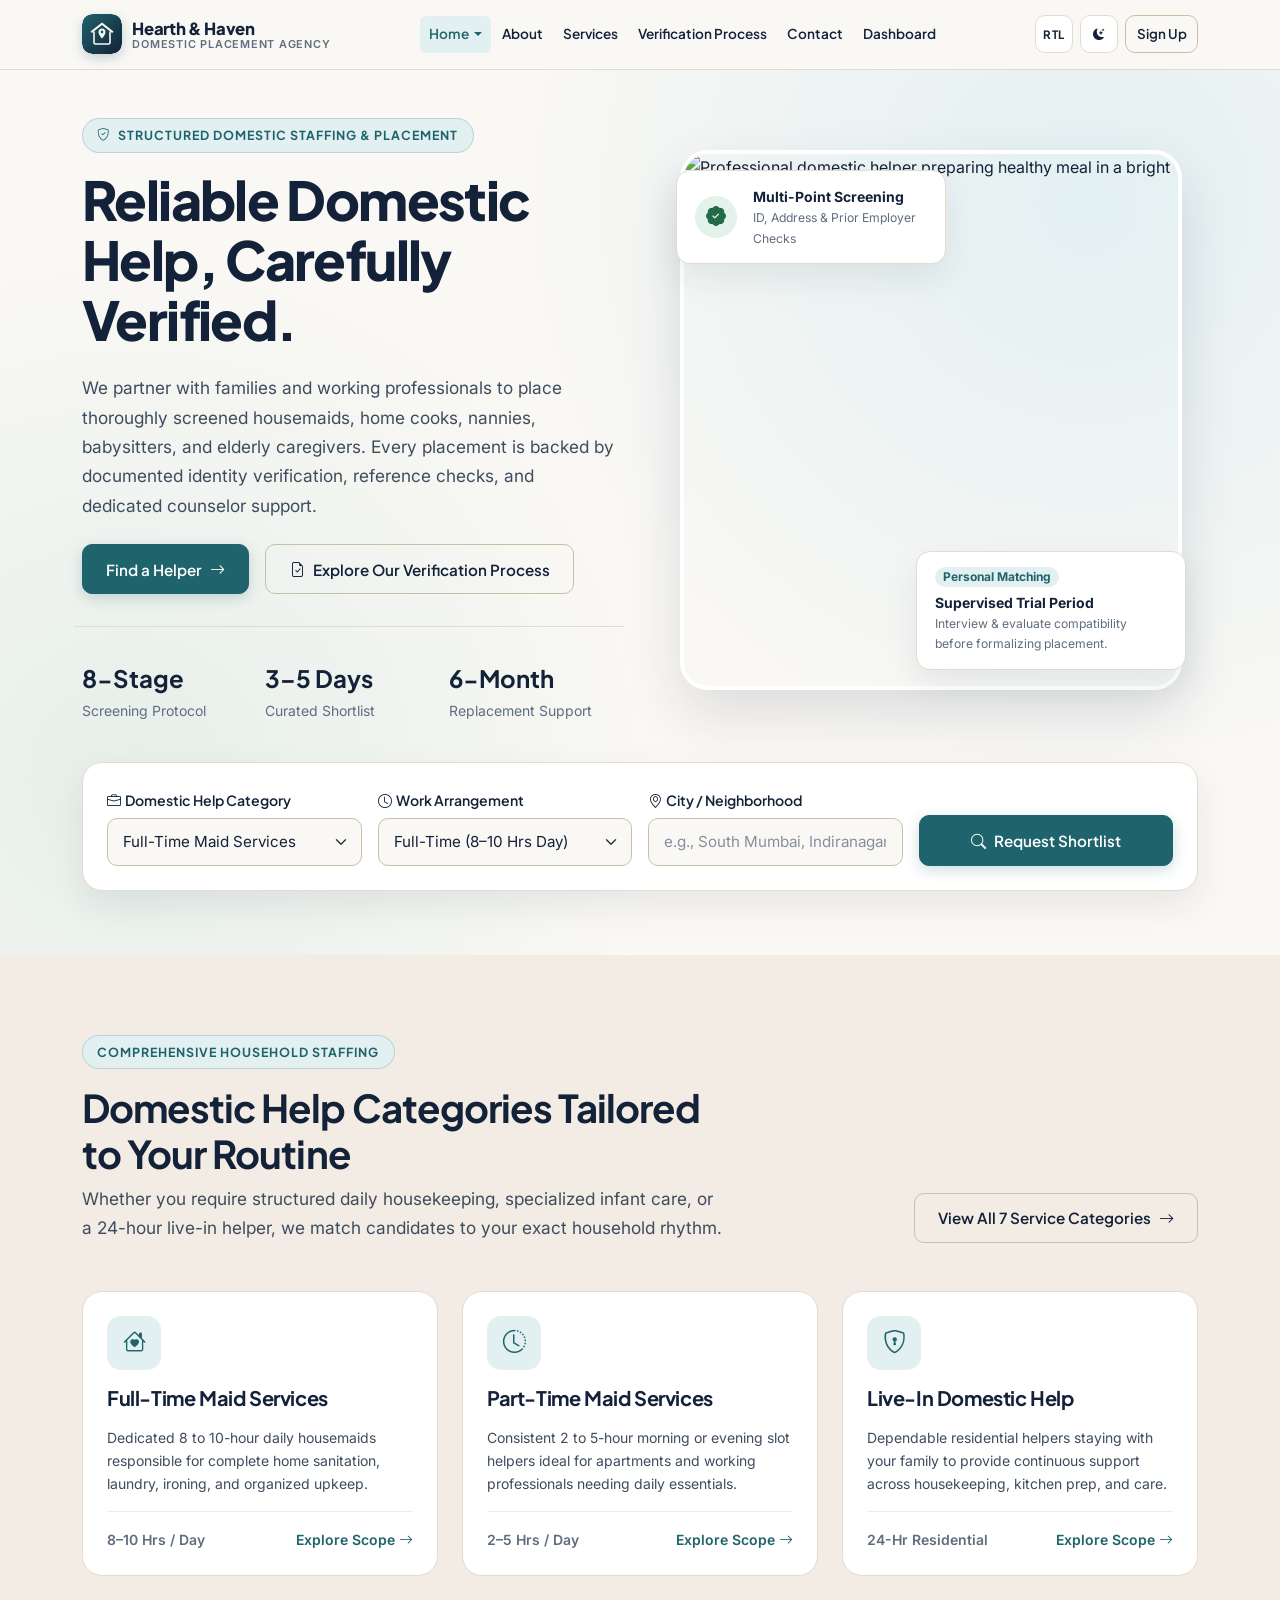
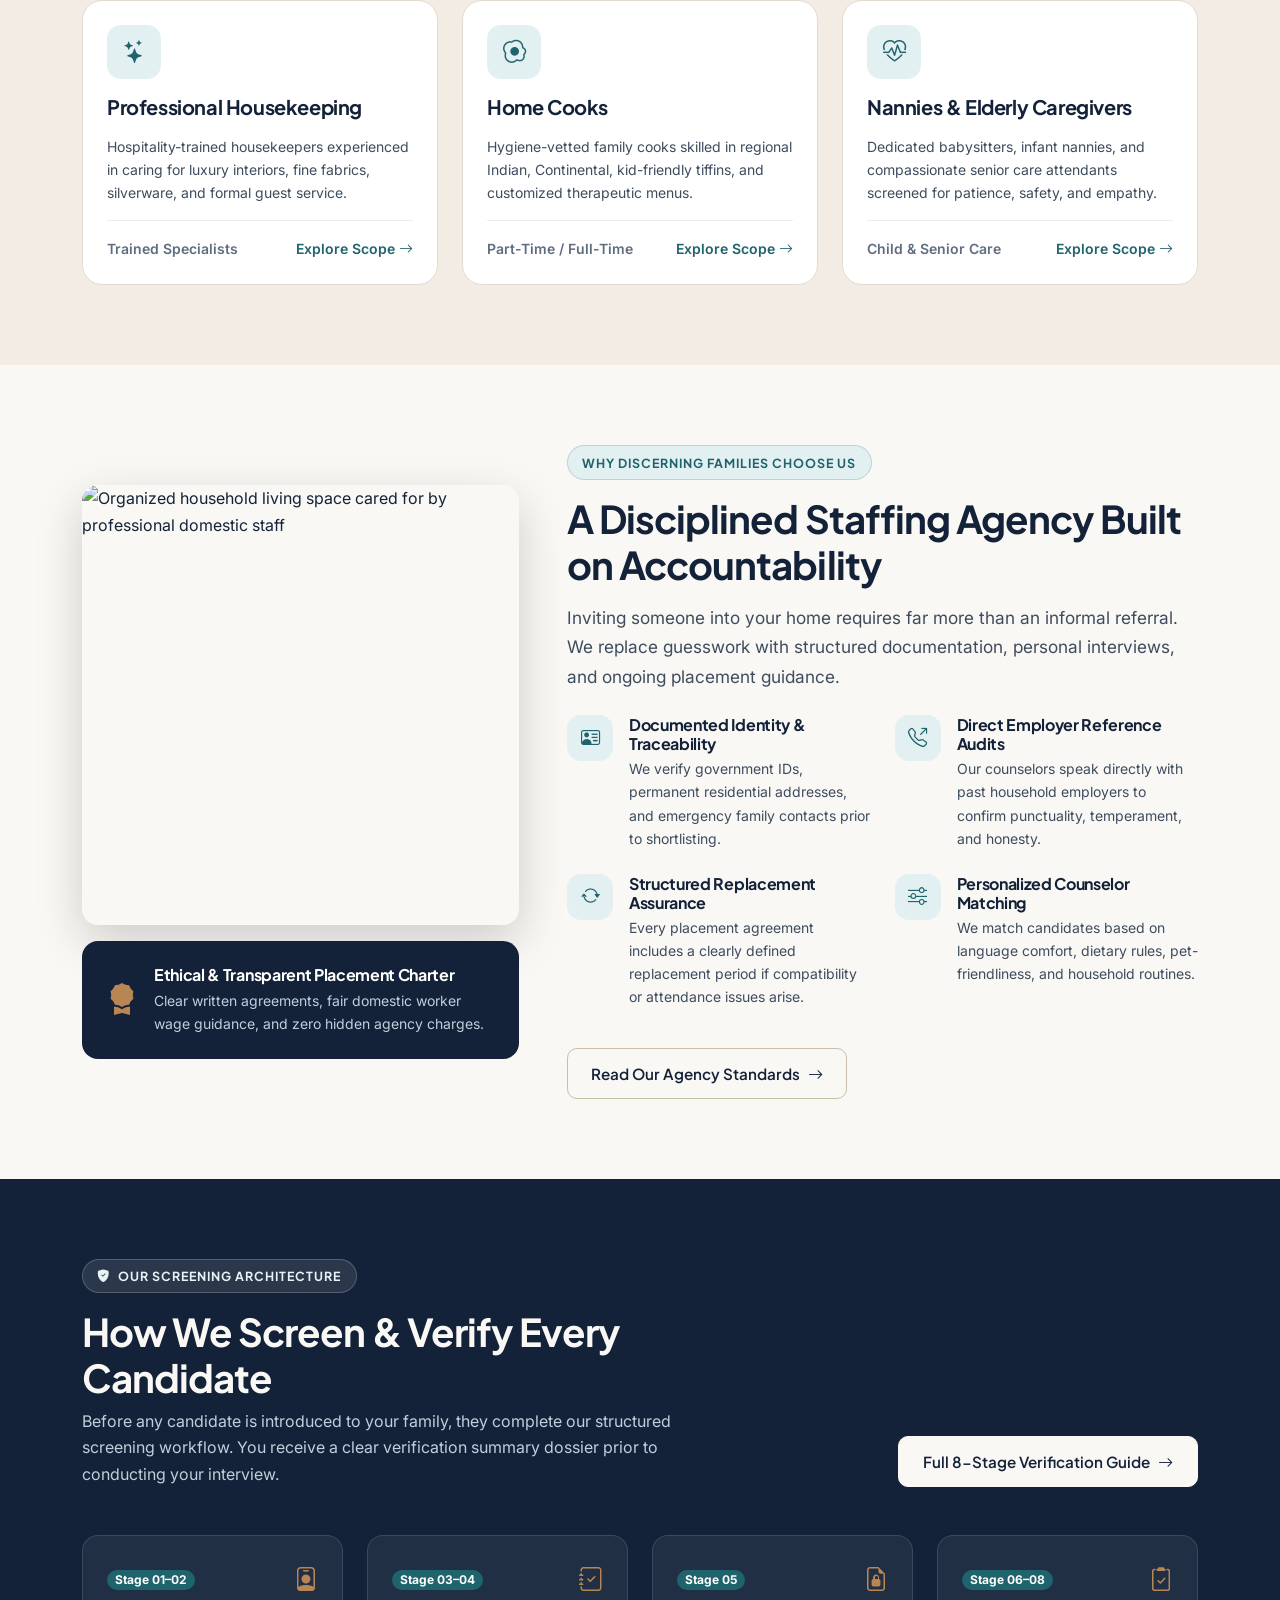
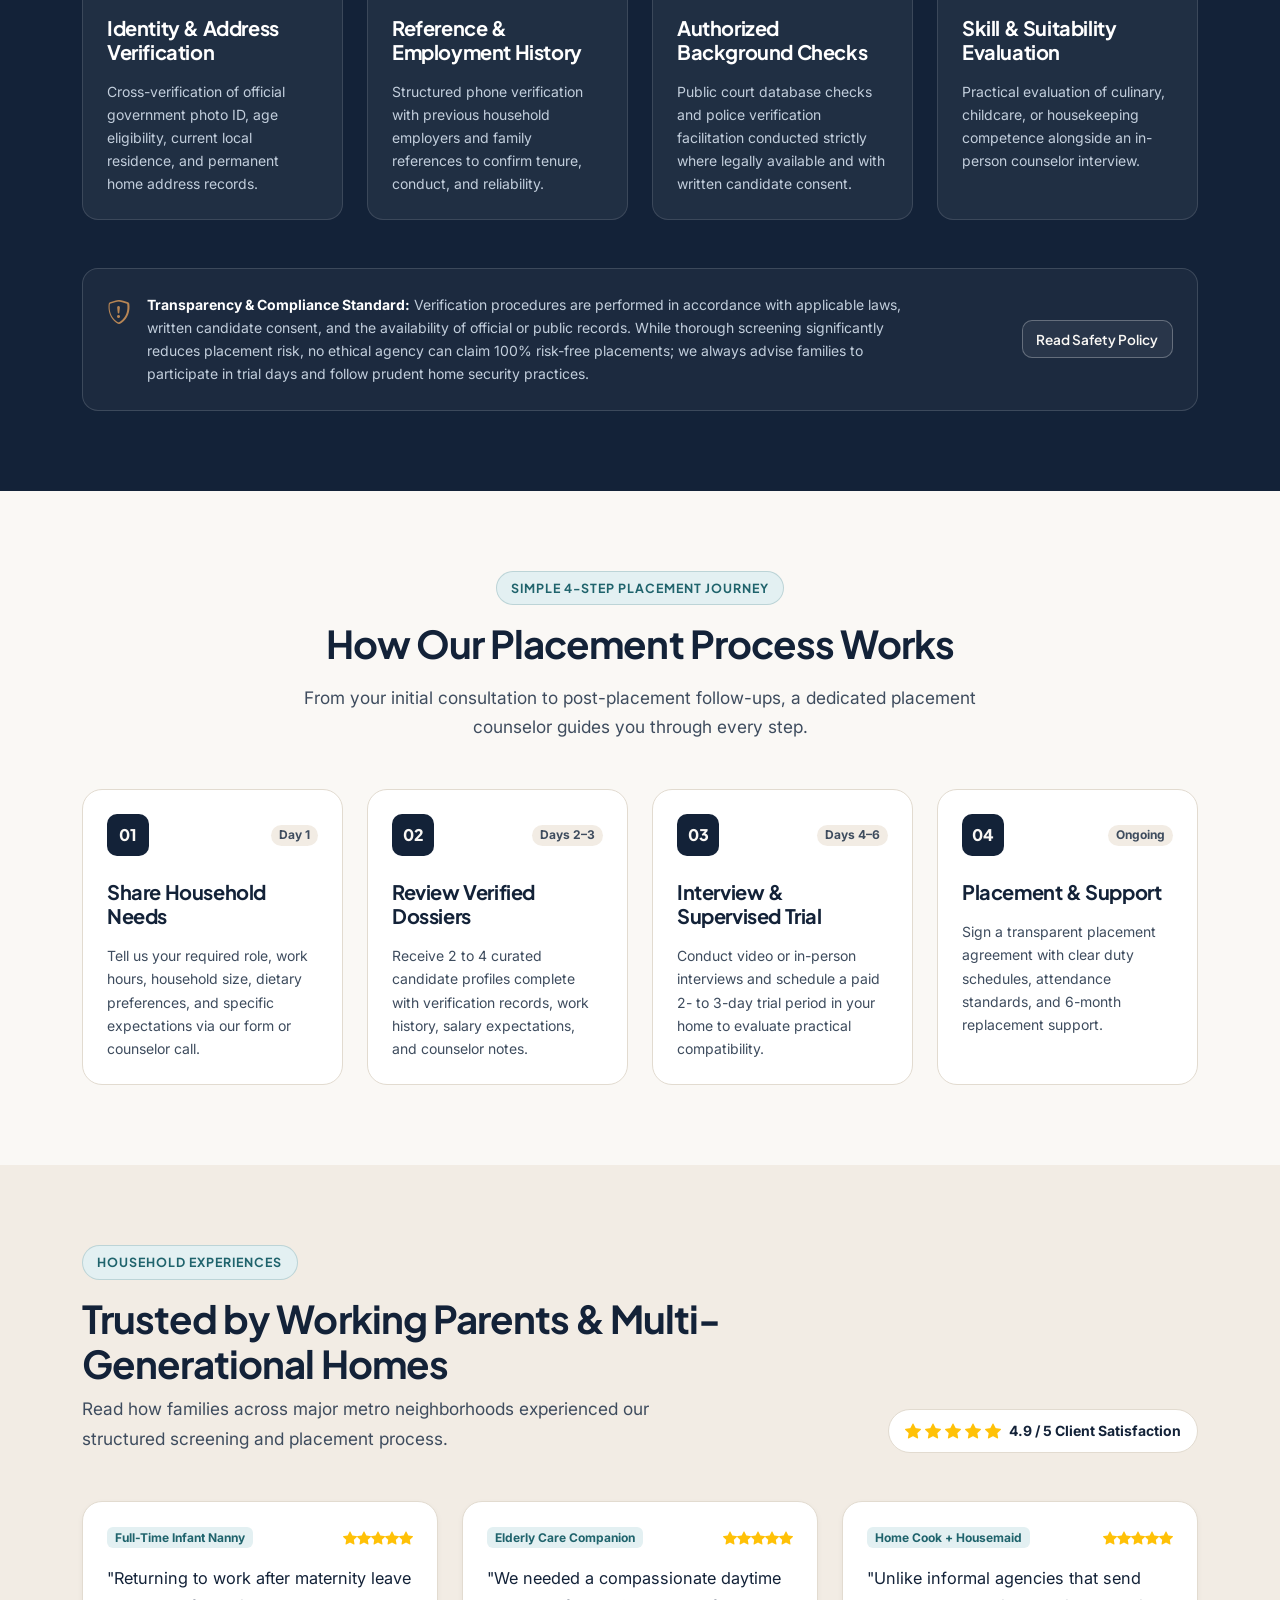
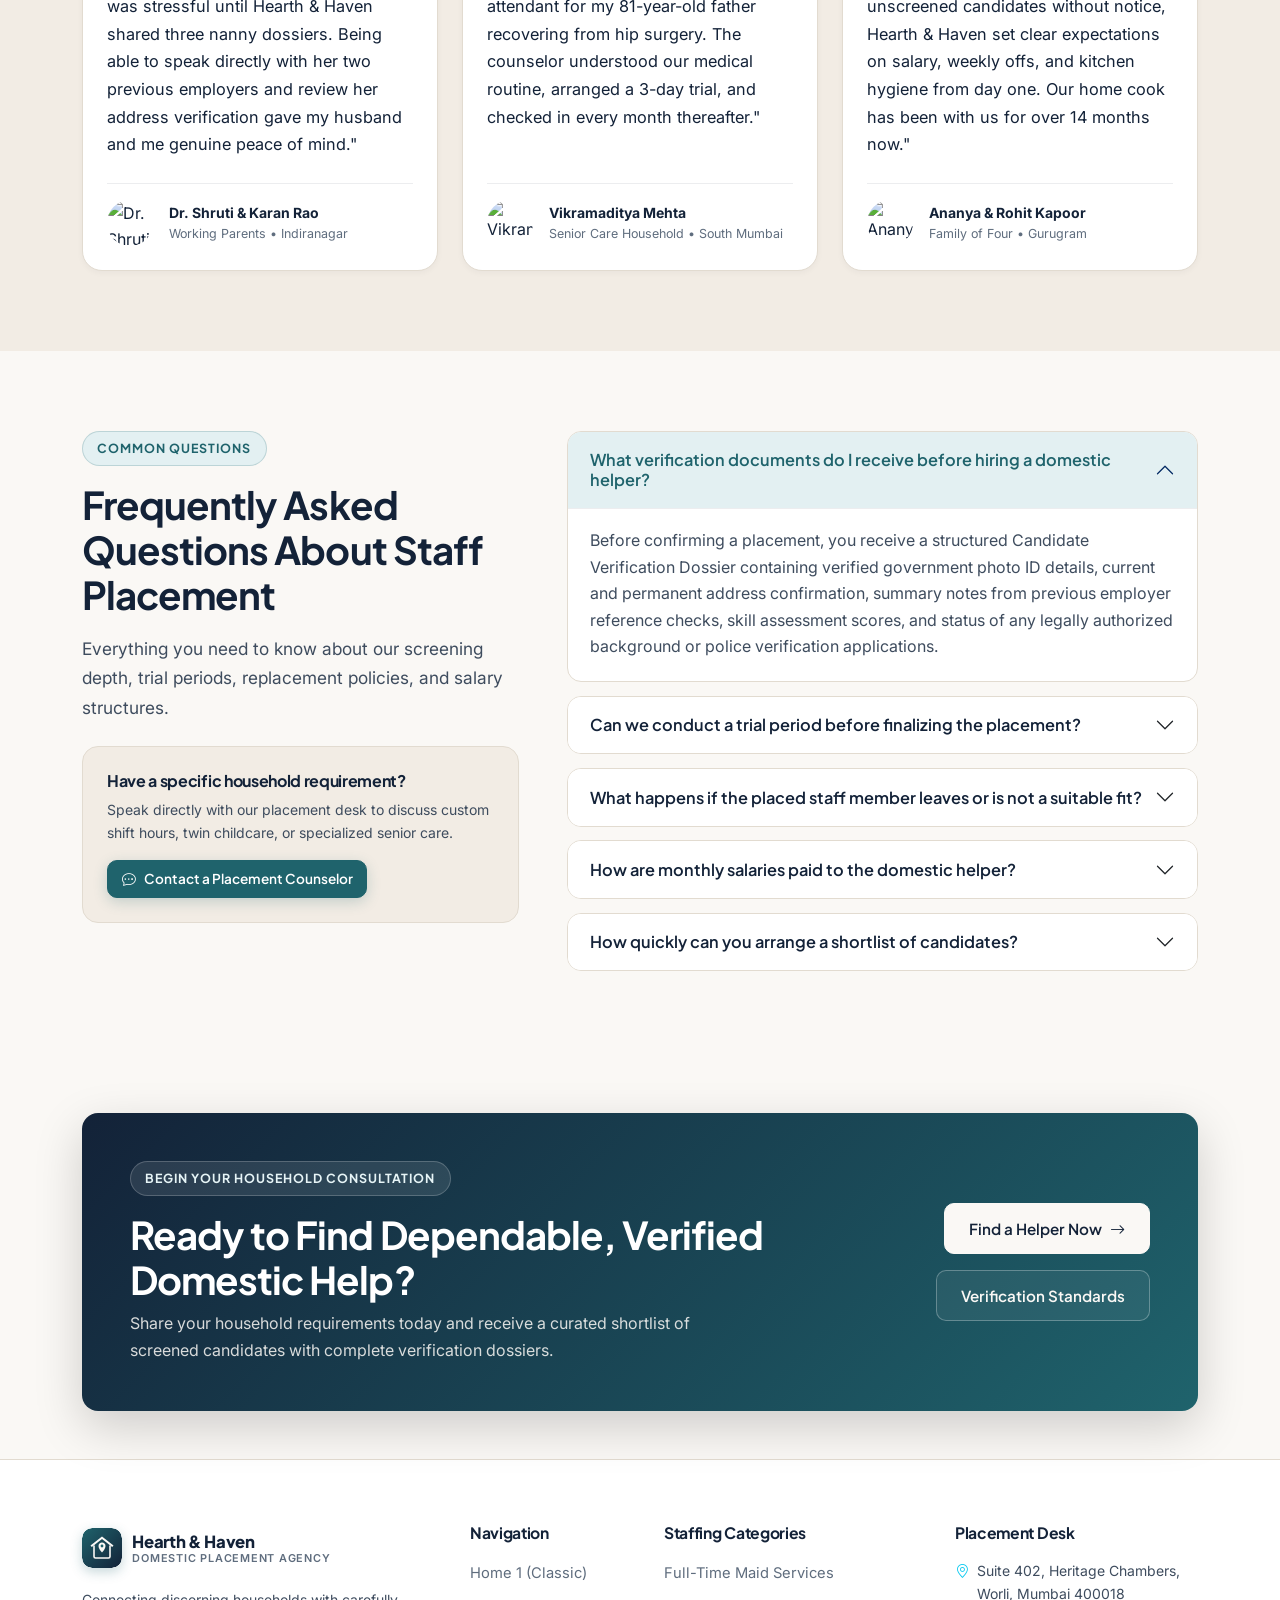
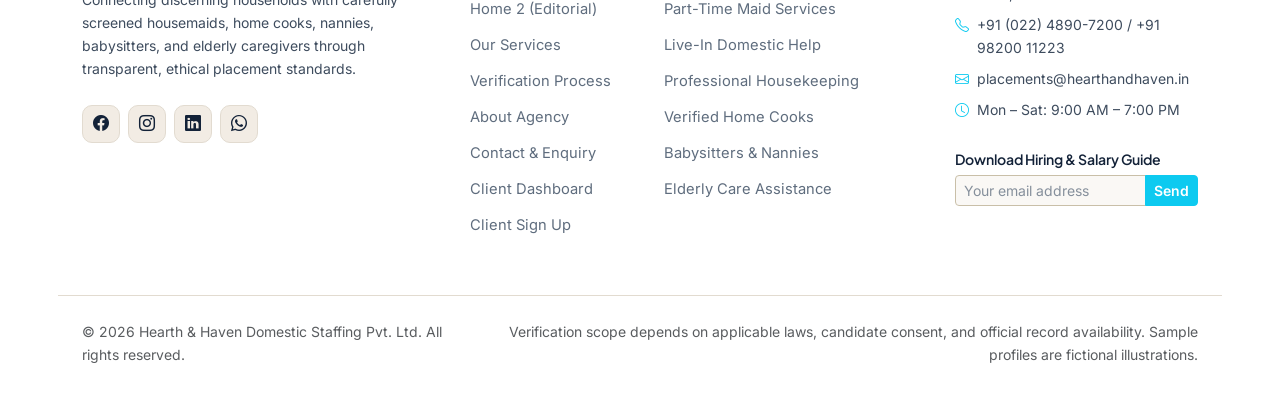
==== commit b9c60d18: "Your commit message" ====
--- a/index.html
+++ b/index.html
@@ -93,13 +93,13 @@
                 </li>
               </ul>
             </li>
-            <!-- 2. Services -->
+            <!-- 2. About -->
+            <li class="nav-item">
+              <a class="nav-link" href="about.html">About</a>
+            </li>
+            <!-- 3. Services -->
             <li class="nav-item">
               <a class="nav-link" href="services.html">Services</a>
-            </li>
-            <!-- 3. About (3rd Position) -->
-            <li class="nav-item">
-              <a class="nav-link" href="about.html">About</a>
             </li>
             <!-- 4. Verification Process -->
             <li class="nav-item">
--- a/assets/css/style.css
+++ b/assets/css/style.css
@@ -1061,6 +1061,30 @@
   transform: scale(1.04);
 }
 
+/* Editorial Dossier Media Frame */
+.dossier-media-frame {
+  position: relative;
+  border-radius: var(--radius-md);
+  overflow: hidden;
+  width: 100%;
+  height: 310px;
+  min-height: 310px;
+  max-height: 310px;
+}
+
+.dossier-media-frame img {
+  width: 100%;
+  height: 100%;
+  object-fit: cover;
+  object-position: center top;
+  display: block;
+  transition: transform var(--transition-base);
+}
+
+.dossier-card-col:hover .dossier-media-frame img {
+  transform: scale(1.03);
+}
+
 .sample-profile-pill {
   position: absolute;
   top: 12px;
@@ -1690,6 +1714,26 @@
   border-radius: var(--radius-lg);
   overflow: hidden;
   border: 1px solid var(--border-color);
+  box-shadow: var(--shadow-sm);
+}
+
+.comparison-table .table {
+  --bs-table-bg: transparent !important;
+  --bs-table-color: var(--text-primary) !important;
+  --bs-table-border-color: var(--border-color) !important;
+  background-color: transparent !important;
+  color: var(--text-primary) !important;
+  border-color: var(--border-color) !important;
+  margin-bottom: 0 !important;
+}
+
+.comparison-table .table > :not(caption) > * > * {
+  background-color: transparent !important;
+  box-shadow: none !important;
+  border-bottom-color: var(--border-color) !important;
+  padding: 1rem 1.25rem;
+  vertical-align: middle;
+  color: var(--text-primary);
 }
 
 .comparison-table th,
@@ -1701,9 +1745,24 @@
 }
 
 .comparison-table thead th {
-  background-color: var(--bg-secondary);
+  background-color: var(--bg-secondary) !important;
   font-family: var(--font-heading);
   font-weight: 700;
+  font-size: 0.92rem;
+  color: var(--text-primary);
+  border-bottom: 2px solid var(--border-color) !important;
+}
+
+.comparison-table thead th.text-muted {
+  color: var(--text-muted) !important;
+}
+
+.comparison-table tbody tr:last-child td {
+  border-bottom: 0 !important;
+}
+
+.comparison-table tbody tr:hover td {
+  background-color: var(--bg-subtle) !important;
 }
 
 /* Home 2 Interactive Category Tabs */
@@ -1864,7 +1923,7 @@
    Tablet & 1024px View Grid: Standard Cards (2 per Row) & Very Big Cards (1 per Row)
    ========================================================================== */
 @media (min-width: 768px) and (max-width: 1024px) {
-  /* 1. Standard Cards & Editorial Dossier Cards: 2 cards in one row, last odd-numbered card centered */
+  /* 1. Standard Cards: 2 cards in one row, last odd-numbered card centered */
   .row:has(> [class*="col-"] > .staff-card) > [class*="col-"],
   .row:has(> [class*="col-"] > .category-card) > [class*="col-"],
   .row:has(> [class*="col-"] > .testimonial-card) > [class*="col-"],
@@ -1872,8 +1931,6 @@
   .row:has(> [class*="col-"] > .verification-step-card) > [class*="col-"],
   .row:has(> [class*="col-"] > .feature-card) > [class*="col-"],
   .row:has(> [class*="col-"] > .why-us-card) > [class*="col-"],
-  .dossier-card-col,
-  .row:has(> [class*="col-"] [data-dossier-id]) > [class*="col-"],
   #staffGrid > [class*="col-"],
   .staff-grid-row > [class*="col-"],
   .category-grid-row > [class*="col-"],
@@ -1895,8 +1952,6 @@
   .row:has(> [class*="col-"] > .verification-step-card) > [class*="col-"]:last-child:nth-child(odd),
   .row:has(> [class*="col-"] > .feature-card) > [class*="col-"]:last-child:nth-child(odd),
   .row:has(> [class*="col-"] > .why-us-card) > [class*="col-"]:last-child:nth-child(odd),
-  .dossier-card-col:last-child:nth-child(odd),
-  .row:has(> [class*="col-"] [data-dossier-id]) > [class*="col-"]:last-child:nth-child(odd),
   #staffGrid > [class*="col-"]:last-child:nth-child(odd),
   .staff-grid-row > [class*="col-"]:last-child:nth-child(odd),
   .category-grid-row > [class*="col-"]:last-child:nth-child(odd),
@@ -1945,69 +2000,187 @@
     object-position: center top !important;
   }
 
-  /* Candidate Dossier Cards in Home 2: 2 Cards per Row at 1024px & Tablet */
-  .dossier-card-col .p-4 {
+  .editorial-pane-img {
+    min-height: 350px !important;
+    object-position: center top !important;
+  }
+
+  .home2-bento-main {
+    min-height: 400px !important;
+  }
+  .home2-bento-main img {
+    object-position: center 20% !important;
+  }
+}
+
+/* Candidate Dossier Cards in Home 2: 2 Cards per Row at 1024px View */
+@media (min-width: 992px) and (max-width: 1024px) {
+  .dossier-card-col,
+  .row:has(> [class*="col-"] [data-dossier-id]) > [class*="col-"],
+  #editorial-staff .row.g-4 > [class*="col-"] {
+    flex: 0 0 50% !important;
+    max-width: 50% !important;
+    width: 50% !important;
+    display: flex !important;
+  }
+
+  .dossier-card-col > .p-4 {
     padding: 1.25rem !important;
-  }
+    width: 100% !important;
+    display: flex !important;
+    flex-direction: column !important;
+  }
+
+  .dossier-card-col:last-child:nth-child(odd),
+  .row:has(> [class*="col-"] [data-dossier-id]) > [class*="col-"]:last-child:nth-child(odd) {
+    margin-left: auto !important;
+    margin-right: auto !important;
+  }
+
+  /* Equal Column Proportion for Image & Content at 1024px */
+  .dossier-card-col .row.align-items-stretch {
+    height: 100% !important;
+  }
+
+  .dossier-card-col .col-sm-5 {
+    flex: 0 0 38% !important;
+    max-width: 38% !important;
+    width: 38% !important;
+  }
+
+  .dossier-card-col .col-sm-7 {
+    flex: 0 0 62% !important;
+    max-width: 62% !important;
+    width: 62% !important;
+    display: flex !important;
+    flex-direction: column !important;
+    justify-content: space-between !important;
+  }
+
+  /* Exact Uniform Image Size Across All Cards at 1024px */
+  .dossier-card-col .dossier-media-frame {
+    width: 100% !important;
+    height: 290px !important;
+    min-height: 290px !important;
+    max-height: 290px !important;
+    border-radius: var(--radius-md) !important;
+    overflow: hidden !important;
+    position: relative !important;
+  }
+
+  .dossier-card-col .dossier-media-frame img {
+    width: 100% !important;
+    height: 100% !important;
+    object-fit: cover !important;
+    object-position: center top !important;
+    display: block !important;
+  }
+
+  .dossier-card-col .sample-profile-pill {
+    top: 8px !important;
+    left: 8px !important;
+    font-size: 0.65rem !important;
+    padding: 0.2rem 0.5rem !important;
+  }
+
+  /* Typography Proportions at 1024px */
   .dossier-card-col .small.fw-bold {
     font-size: 0.74rem !important;
   }
+
   .dossier-card-col .badge.rounded-pill {
     font-size: 0.72rem !important;
     padding: 0.25rem 0.5rem !important;
   }
+
   .dossier-card-col h3.h5 {
     font-size: 1.05rem !important;
-  }
+    margin-bottom: 0.35rem !important;
+  }
+
   .dossier-card-col p.small.fst-italic {
     font-size: 0.78rem !important;
-    line-height: 1.4 !important;
-    padding: 0.45rem !important;
-    margin-bottom: 0.65rem !important;
-  }
+    line-height: 1.42 !important;
+    padding: 0.45rem 0.6rem !important;
+    margin-bottom: 0.5rem !important;
+    min-height: 68px !important;
+    max-height: 68px !important;
+    overflow: hidden !important;
+    display: -webkit-box !important;
+    -webkit-line-clamp: 3 !important;
+    -webkit-box-orient: vertical !important;
+  }
+
   .dossier-card-col .verified-checks-row {
-    gap: 0.3rem !important;
-    margin-bottom: 0.65rem !important;
-  }
+    gap: 0.35rem !important;
+    margin-bottom: 0.5rem !important;
+    min-height: 48px !important;
+    display: flex !important;
+    flex-wrap: wrap !important;
+    align-content: flex-start !important;
+  }
+
   .dossier-card-col .verified-chip {
     font-size: 0.68rem !important;
-    padding: 0.18rem 0.45rem !important;
-  }
+    padding: 0.2rem 0.48rem !important;
+    white-space: nowrap !important;
+  }
+
+  /* Nicely Designed Buttons at 1024px View */
   .dossier-card-col .d-flex.gap-2 {
-    gap: 0.4rem !important;
-  }
-  .dossier-card-col [data-dossier-id],
+    gap: 0.5rem !important;
+    margin-top: auto !important;
+    padding-top: 0.5rem !important;
+    display: flex !important;
+    align-items: center !important;
+    width: 100% !important;
+  }
+
   .dossier-card-col .d-flex.gap-2 > .btn-brand,
   .dossier-card-col .d-flex.gap-2 > .btn-outline-brand {
     flex: 1 1 0 !important;
     min-width: 0 !important;
-    padding: 0 0.4rem !important;
+    height: 38px !important;
+    min-height: 38px !important;
+    padding: 0.45rem 0.5rem !important;
     font-size: 0.78rem !important;
+    font-weight: 600 !important;
+    letter-spacing: 0.01em !important;
+    border-radius: var(--radius-sm) !important;
+    display: inline-flex !important;
+    align-items: center !important;
+    justify-content: center !important;
+    text-align: center !important;
     white-space: nowrap !important;
-    text-align: center !important;
-    height: 36px !important;
-    min-height: 36px !important;
-  }
-
-  .dossier-media-frame {
-    min-height: 270px !important;
-    height: 100% !important;
-  }
-  .dossier-media-frame img {
-    object-fit: cover !important;
-    object-position: center top !important;
-  }
-
-  .editorial-pane-img {
-    min-height: 350px !important;
-    object-position: center top !important;
-  }
-
-  .home2-bento-main {
-    min-height: 400px !important;
-  }
-  .home2-bento-main img {
-    object-position: center 20% !important;
+    transition: all var(--transition-fast) !important;
+    box-shadow: 0 2px 6px rgba(19, 34, 56, 0.08) !important;
+  }
+
+  .dossier-card-col .d-flex.gap-2 > .btn-brand {
+    background-color: var(--accent-teal) !important;
+    border: 1.5px solid var(--accent-teal) !important;
+    color: #FFFFFF !important;
+  }
+
+  .dossier-card-col .d-flex.gap-2 > .btn-brand:hover {
+    background-color: var(--accent-teal-hover) !important;
+    border-color: var(--accent-teal-hover) !important;
+    transform: translateY(-1px) !important;
+    box-shadow: 0 4px 12px rgba(31, 99, 108, 0.25) !important;
+  }
+
+  .dossier-card-col .d-flex.gap-2 > .btn-outline-brand {
+    background-color: var(--bg-surface) !important;
+    border: 1.5px solid var(--accent-teal) !important;
+    color: var(--accent-teal) !important;
+  }
+
+  .dossier-card-col .d-flex.gap-2 > .btn-outline-brand:hover {
+    background-color: var(--bg-teal-soft) !important;
+    color: var(--accent-teal-hover) !important;
+    border-color: var(--accent-teal-hover) !important;
+    transform: translateY(-1px) !important;
+    box-shadow: 0 4px 12px rgba(31, 99, 108, 0.15) !important;
   }
 }
 
@@ -2029,6 +2202,67 @@
   }
   [role="tablist"][aria-label="Domestic Service Categories"] .editorial-tab-btn i.bi-chevron-right {
     display: none;
+  }
+
+  /* Editorial Dossier Showcase in Home 2: Align 1 Card per Row in Tab View 768px */
+  .dossier-card-col,
+  .row:has(> [class*="col-"] [data-dossier-id]) > [class*="col-"],
+  #editorial-staff .row.g-4 > [class*="col-"] {
+    flex: 0 0 100% !important;
+    max-width: 100% !important;
+    width: 100% !important;
+    margin-left: 0 !important;
+    margin-right: 0 !important;
+  }
+
+  .dossier-card-col .p-4 {
+    padding: 1.5rem !important;
+  }
+
+  .dossier-card-col .dossier-media-frame {
+    min-height: 260px !important;
+    height: 100% !important;
+  }
+
+  .dossier-card-col .dossier-media-frame img {
+    object-fit: cover !important;
+    object-position: center top !important;
+  }
+
+  .dossier-card-col .small.fw-bold {
+    font-size: 0.8rem !important;
+  }
+
+  .dossier-card-col h3.h5 {
+    font-size: 1.2rem !important;
+  }
+
+  .dossier-card-col p.small.fst-italic {
+    font-size: 0.85rem !important;
+    line-height: 1.5 !important;
+    padding: 0.5rem 0.75rem !important;
+    margin-bottom: 0.75rem !important;
+  }
+
+  .dossier-card-col .verified-checks-row {
+    gap: 0.5rem !important;
+    margin-bottom: 0.75rem !important;
+  }
+
+  .dossier-card-col .verified-chip {
+    font-size: 0.75rem !important;
+    padding: 0.25rem 0.55rem !important;
+  }
+
+  .dossier-card-col [data-dossier-id],
+  .dossier-card-col .d-flex.gap-2 > .btn-brand,
+  .dossier-card-col .d-flex.gap-2 > .btn-outline-brand {
+    flex: 0 0 auto !important;
+    padding: 0.45rem 1.15rem !important;
+    font-size: 0.84rem !important;
+    height: 38px !important;
+    min-height: 38px !important;
+    white-space: nowrap !important;
   }
 }
 
@@ -2719,6 +2953,10 @@
   color: #F5B841 !important;
 }
 
+[data-theme="dark"] .text-danger {
+  color: #F87171 !important;
+}
+
 .dashboard-stat-card {
   background-color: var(--bg-surface);
   border: 1px solid var(--border-color);
@@ -2799,6 +3037,142 @@
   background-color: var(--bg-subtle) !important;
 }
 
+/* ==========================================================================
+   Dark Mode: Comparison & Verification Matrix Tables
+   ========================================================================== */
+[data-theme="dark"] .comparison-table {
+  background-color: var(--bg-surface) !important;
+  border-color: var(--border-color) !important;
+  box-shadow: 0 4px 24px rgba(0, 0, 0, 0.4) !important;
+}
+
+[data-theme="dark"] .comparison-table .table {
+  --bs-table-bg: transparent !important;
+  --bs-table-color: #F4F1EA !important;
+  --bs-table-border-color: var(--border-color) !important;
+  background-color: transparent !important;
+  color: #F4F1EA !important;
+}
+
+[data-theme="dark"] .comparison-table .table > :not(caption) > * > * {
+  background-color: transparent !important;
+  box-shadow: none !important;
+  border-bottom-color: var(--border-color) !important;
+}
+
+[data-theme="dark"] .comparison-table thead th {
+  background-color: #101B2B !important;
+  color: #FFFFFF !important;
+  border-bottom: 2px solid var(--border-color) !important;
+}
+
+[data-theme="dark"] .comparison-table thead th[style*="accent-teal"],
+[data-theme="dark"] .comparison-table thead th:nth-child(2) {
+  color: #4BB1BF !important;
+}
+
+[data-theme="dark"] .comparison-table thead th.text-muted,
+[data-theme="dark"] .comparison-table thead th:nth-child(3) {
+  color: #94A3B8 !important;
+}
+
+[data-theme="dark"] .comparison-table tbody td {
+  background-color: var(--bg-surface) !important;
+  color: #E2E8F0 !important;
+  border-bottom-color: var(--border-color) !important;
+}
+
+[data-theme="dark"] .comparison-table tbody td.fw-semibold {
+  color: #FFFFFF !important;
+}
+
+[data-theme="dark"] .comparison-table tbody td.text-muted,
+[data-theme="dark"] .comparison-table tbody td .text-muted {
+  color: #94A3B8 !important;
+}
+
+[data-theme="dark"] .comparison-table tbody tr:hover td {
+  background-color: var(--bg-subtle) !important;
+}
+
+[data-theme="dark"] .comparison-table tbody tr:last-child td {
+  border-bottom: 0 !important;
+}
+
+[data-theme="dark"] .comparison-table .text-success {
+  color: #34D399 !important;
+}
+
+[data-theme="dark"] .comparison-table .text-danger {
+  color: #F87171 !important;
+}
+
+[data-theme="dark"] .comparison-table .text-warning {
+  color: #FBBF24 !important;
+}
+
+/* Compliance Notice Box Dark Mode */
+[data-theme="dark"] .compliance-notice-box {
+  background-color: var(--bg-surface) !important;
+  border-color: var(--border-color) !important;
+  border-left-color: var(--accent-teal) !important;
+}
+
+[data-theme="dark"] .compliance-notice-box h3 {
+  color: #FFFFFF !important;
+}
+
+[data-theme="dark"] .compliance-notice-box p {
+  color: #CBD5E1 !important;
+}
+
+[dir="rtl"][data-theme="dark"] .compliance-notice-box {
+  border-right-color: var(--accent-teal) !important;
+  border-left-color: var(--border-color) !important;
+}
+
+/* Editorial Dossier Cards Dark Mode Support */
+[data-theme="dark"] .dossier-card-col .p-4 {
+  background-color: var(--bg-surface) !important;
+  border-color: var(--border-color) !important;
+  box-shadow: 0 4px 20px rgba(0, 0, 0, 0.4) !important;
+}
+
+[data-theme="dark"] .dossier-card-col p.small.fst-italic {
+  background-color: var(--bg-secondary) !important;
+  color: #C6D1DF !important;
+}
+
+[data-theme="dark"] .dossier-card-col .sample-profile-pill {
+  background-color: rgba(6, 11, 18, 0.9) !important;
+  color: #F4F1EA !important;
+  border: 1px solid rgba(255, 255, 255, 0.12) !important;
+}
+
+[data-theme="dark"] .dossier-card-col .d-flex.gap-2 > .btn-brand {
+  background-color: var(--accent-teal) !important;
+  border-color: var(--accent-teal) !important;
+  color: #FFFFFF !important;
+}
+
+[data-theme="dark"] .dossier-card-col .d-flex.gap-2 > .btn-brand:hover {
+  background-color: var(--accent-teal-hover) !important;
+  border-color: var(--accent-teal-hover) !important;
+  color: #FFFFFF !important;
+}
+
+[data-theme="dark"] .dossier-card-col .d-flex.gap-2 > .btn-outline-brand {
+  background-color: rgba(56, 154, 167, 0.1) !important;
+  border: 1.5px solid var(--accent-teal) !important;
+  color: #4BB1BF !important;
+}
+
+[data-theme="dark"] .dossier-card-col .d-flex.gap-2 > .btn-outline-brand:hover {
+  background-color: rgba(56, 154, 167, 0.25) !important;
+  color: #FFFFFF !important;
+  border-color: #64C3D0 !important;
+}
+
 /* Placement Timeline Step Tracker in Dashboard */
 .placement-progress-bar {
   display: flex;
@@ -2935,6 +3309,11 @@
   border-radius: var(--radius-md) 0 0 var(--radius-md);
 }
 
+[dir="rtl"] .dossier-card-col .sample-profile-pill {
+  left: auto !important;
+  right: 12px !important;
+}
+
 [dir="rtl"] .back-to-top-btn {
   right: auto;
   left: 24px;
